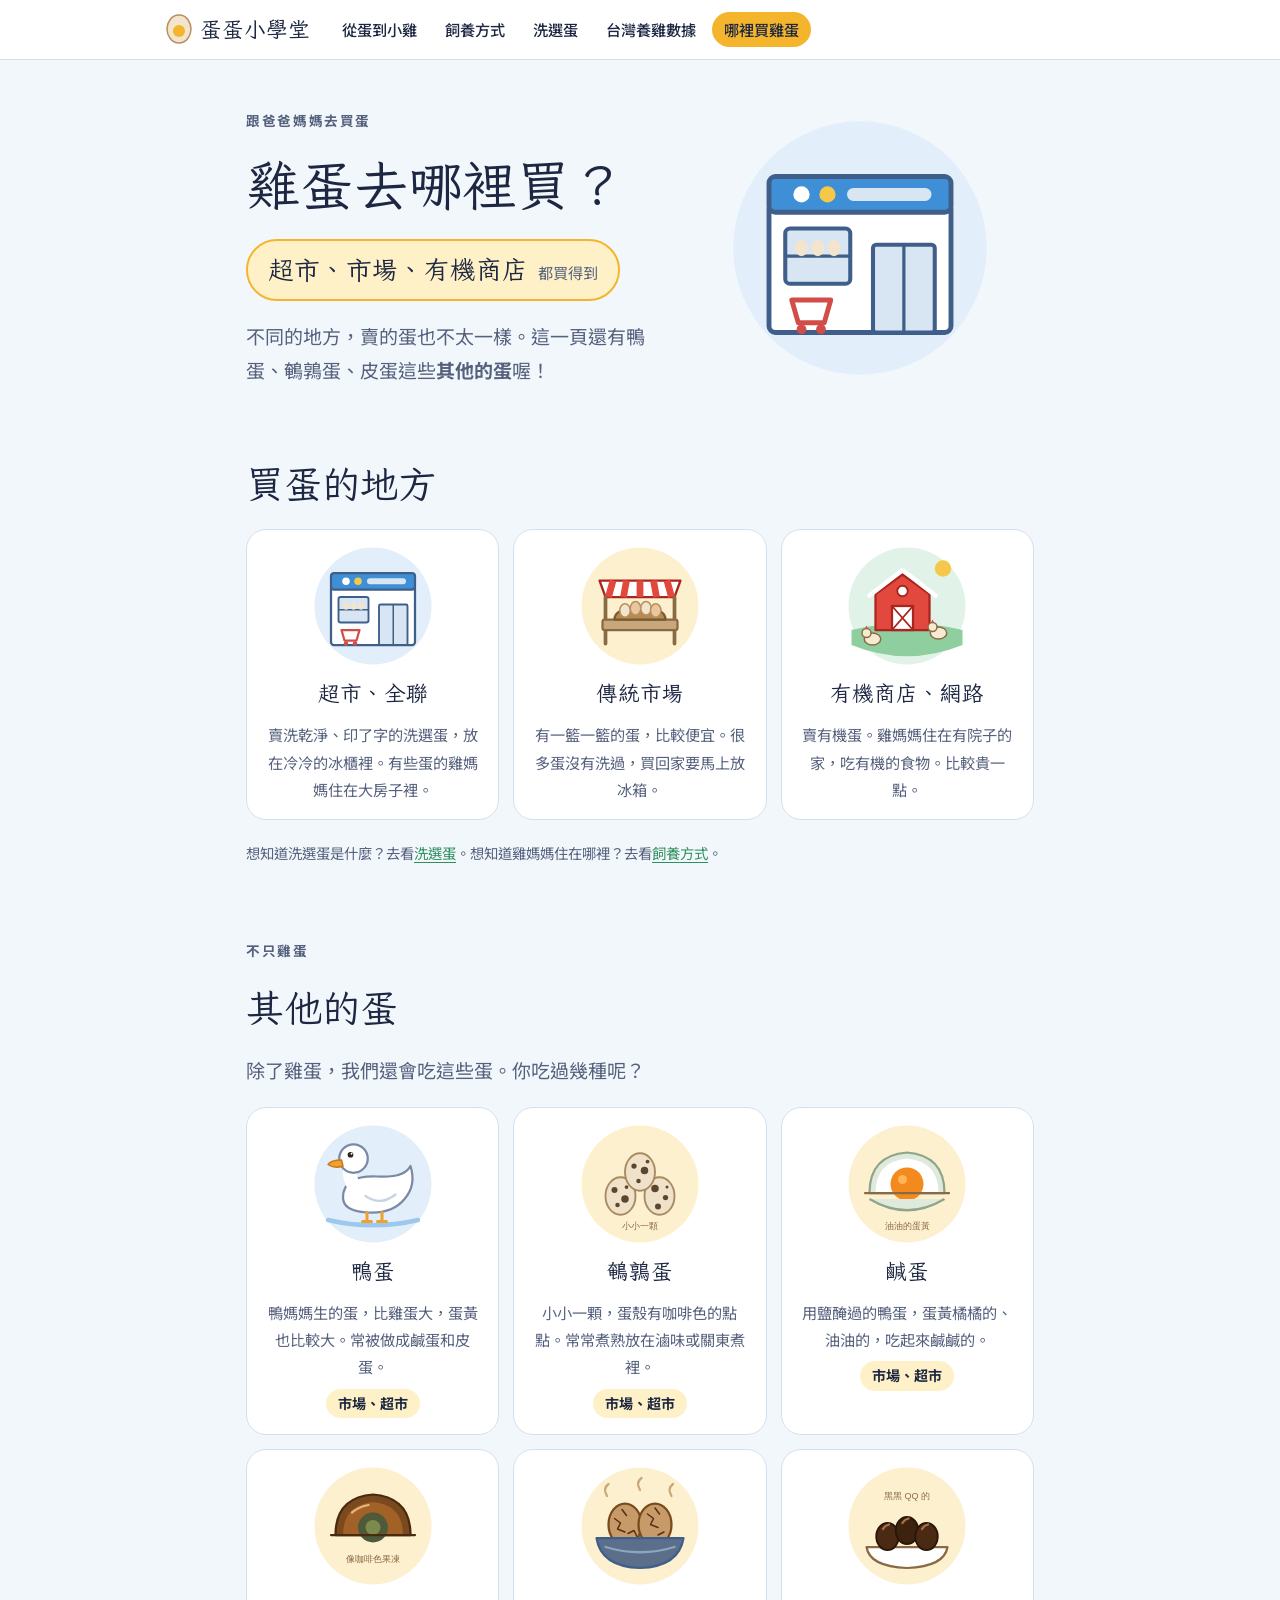
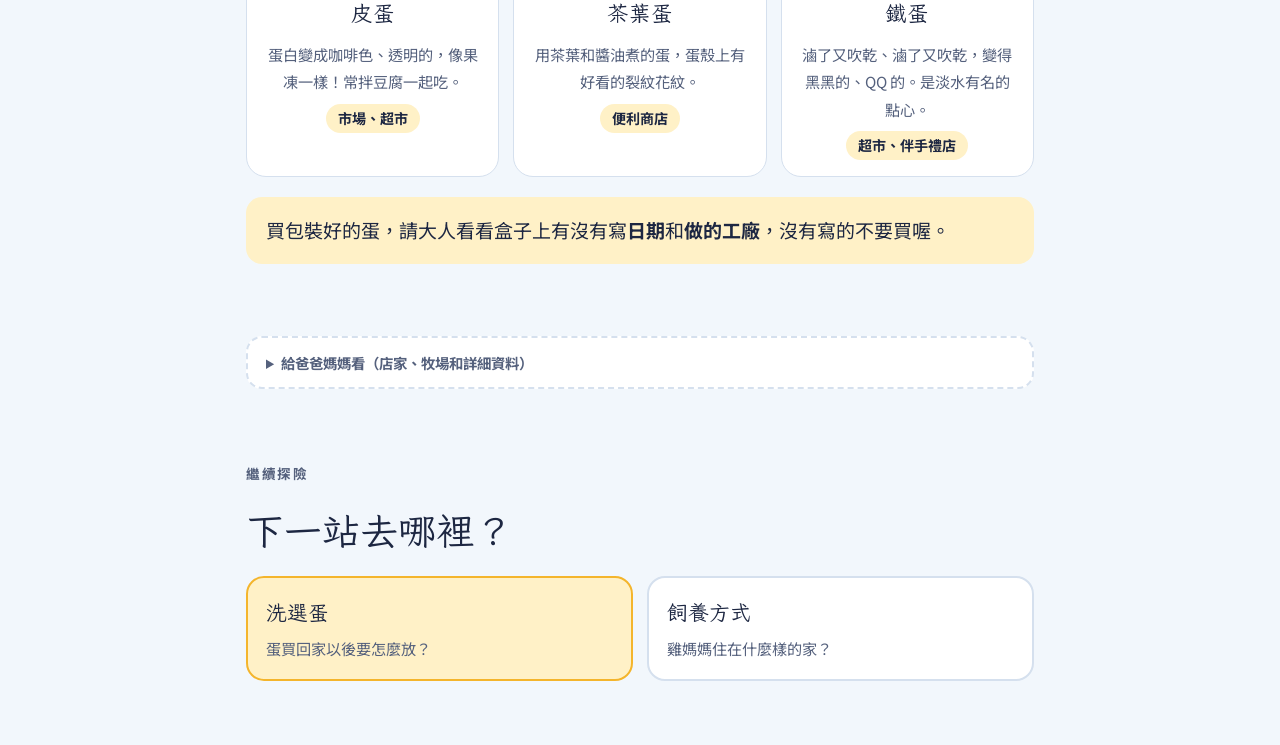
==== buy-eggs.html @ 3cce5949 "Cache-bust shared CSS and JS" ====
<!doctype html>
<html lang="zh-Hant-TW">
<head>
<meta charset="utf-8">
<meta name="viewport" content="width=device-width, initial-scale=1, viewport-fit=cover">
<title>哪裡買雞蛋｜蛋蛋小學堂</title>
<meta name="description" content="雞蛋去哪裡買？超市、市場、有機商店，還有鴨蛋、鵪鶉蛋、鹹蛋、皮蛋、茶葉蛋、鐵蛋。附全聯動福蛋、有機蛋牧場和台中市店家整理。">
<link rel="preconnect" href="https://fonts.googleapis.com">
<link rel="preconnect" href="https://fonts.gstatic.com" crossorigin>
<link rel="stylesheet" href="https://fonts.googleapis.com/css2?family=Iansui&family=Noto+Sans+TC:wght@400;500;700&display=swap">
<link rel="stylesheet" href="assets/style.css?v=2">
<style>
.farm h3 { font-size: 1.2rem; }
.farm dl { margin: 0; display: grid; grid-template-columns: 5em 1fr; gap: 4px 10px; }
.farm dt { color: var(--muted); }
.farm dd { margin: 0; min-width: 0; overflow-wrap: anywhere; }
td.phone { white-space: nowrap; font-variant-numeric: tabular-nums; }
.type-table td:first-child { white-space: nowrap; font-weight: 700; }
.type-table td:nth-child(3) { white-space: nowrap; }
.where-tag { display: inline-block; background: var(--yolk-soft); border-radius: 999px; padding: 2px 12px; font-size: 0.88rem; font-weight: 700; color: var(--ink); }
</style>
</head>
<body>
<header class="site-head">
  <nav class="nav" aria-label="網站導覽">
    <a class="brand" href="index.html"><svg viewBox="0 0 26 30" aria-hidden="true"><path d="M13 29C5 29 1 21 1 15S5 1 13 1s12 8 12 14-4 14-12 14Z" fill="var(--shell)" stroke="var(--shell-line)" stroke-width="1.5"/><circle cx="13" cy="17" r="6" fill="var(--yolk)"/></svg>蛋蛋小學堂</a>
    <ul>
      <li><a href="index.html">從蛋到小雞</a></li>
      <li><a href="farming.html">飼養方式</a></li>
      <li><a href="washed-eggs.html">洗選蛋</a></li>
      <li><a href="taiwan-data.html">台灣養雞數據</a></li>
      <li><a href="buy-eggs.html" aria-current="page">哪裡買雞蛋</a></li>
    </ul>
  </nav>
</header>

<main class="wrap">

  <header class="hero">
    <div class="hero-text">
      <p class="eyebrow">跟爸爸媽媽去買蛋</p>
      <h1>雞蛋去哪裡買？</h1>
      <p class="answer">超市、市場、有機商店<small>都買得到</small></p>
      <p class="lede">不同的地方，賣的蛋也不太一樣。這一頁還有鴨蛋、鵪鶉蛋、皮蛋這些<b>其他的蛋</b>喔！</p>
    </div>
    <img class="pic-lg" src="assets/img/store.svg" alt="超市">
  </header>

  <section aria-labelledby="places">
    <h2 id="places">買蛋的地方</h2>
    <div class="grid-3">
      <div class="pic-card">
        <img class="pic" src="assets/img/store.svg" alt="超市">
        <b>超市、全聯</b>
        <p>賣洗乾淨、印了字的洗選蛋，放在冷冷的冰櫃裡。有些蛋的雞媽媽住在大房子裡。</p>
      </div>
      <div class="pic-card">
        <img class="pic" src="assets/img/market.svg" alt="市場的雞蛋攤">
        <b>傳統市場</b>
        <p>有一籃一籃的蛋，比較便宜。很多蛋沒有洗過，買回家要馬上放冰箱。</p>
      </div>
      <div class="pic-card">
        <img class="pic" src="assets/img/farm.svg" alt="有院子的農場">
        <b>有機商店、網路</b>
        <p>賣有機蛋。雞媽媽住在有院子的家，吃有機的食物。比較貴一點。</p>
      </div>
    </div>
    <p class="note">想知道洗選蛋是什麼？去看<a href="washed-eggs.html">洗選蛋</a>。想知道雞媽媽住在哪裡？去看<a href="farming.html">飼養方式</a>。</p>
  </section>

  <section aria-labelledby="other" id="other">
    <p class="eyebrow">不只雞蛋</p>
    <h2 id="other-title">其他的蛋</h2>
    <p class="lede">除了雞蛋，我們還會吃這些蛋。你吃過幾種呢？</p>
    <div class="grid-3">
      <div class="pic-card">
        <img class="pic" src="assets/img/duck.svg" alt="鴨子">
        <b>鴨蛋</b>
        <p>鴨媽媽生的蛋，比雞蛋大，蛋黃也比較大。常被做成鹹蛋和皮蛋。</p>
        <span class="where-tag">市場、超市</span>
      </div>
      <div class="pic-card">
        <img class="pic" src="assets/img/quail-eggs.svg" alt="有斑點的鵪鶉蛋">
        <b>鵪鶉蛋</b>
        <p>小小一顆，蛋殼有咖啡色的點點。常常煮熟放在滷味或關東煮裡。</p>
        <span class="where-tag">市場、超市</span>
      </div>
      <div class="pic-card">
        <img class="pic" src="assets/img/salted-egg.svg" alt="切開的鹹蛋">
        <b>鹹蛋</b>
        <p>用鹽醃過的鴨蛋，蛋黃橘橘的、油油的，吃起來鹹鹹的。</p>
        <span class="where-tag">市場、超市</span>
      </div>
      <div class="pic-card">
        <img class="pic" src="assets/img/pidan.svg" alt="切開的皮蛋">
        <b>皮蛋</b>
        <p>蛋白變成咖啡色、透明的，像果凍一樣！常拌豆腐一起吃。</p>
        <span class="where-tag">市場、超市</span>
      </div>
      <div class="pic-card">
        <img class="pic" src="assets/img/tea-egg.svg" alt="碗裡的茶葉蛋">
        <b>茶葉蛋</b>
        <p>用茶葉和醬油煮的蛋，蛋殼上有好看的裂紋花紋。</p>
        <span class="where-tag">便利商店</span>
      </div>
      <div class="pic-card">
        <img class="pic" src="assets/img/iron-egg.svg" alt="碗裡黑黑的鐵蛋">
        <b>鐵蛋</b>
        <p>滷了又吹乾、滷了又吹乾，變得黑黑的、QQ 的。是淡水有名的點心。</p>
        <span class="where-tag">超市、伴手禮店</span>
      </div>
    </div>
    <p class="note-yolk">買包裝好的蛋，請大人看看盒子上有沒有寫<b>日期</b>和<b>做的工廠</b>，沒有寫的不要買喔。</p>
  </section>

  <details class="grownup" id="grownup">
    <summary>給爸爸媽媽看（店家、牧場和詳細資料）</summary>

    <h3>四種雞蛋去哪裡買</h3>
    <div class="table-wrap">
      <table class="type-table">
        <thead><tr><th>種類</th><th>哪裡買</th><th>價格</th><th>怎麼認</th></tr></thead>
        <tbody>
          <tr><td>一般洗選蛋</td><td>超市、量販店、生鮮超市</td><td>便宜到中等</td><td>蛋殼有噴印，字母多半是 C 或 E</td></tr>
          <tr><td>動物福利蛋</td><td>全聯「動物福利蛋」專區、有機店、百貨超市</td><td>中等到偏高</td><td>人道或友善畜產標章；字母 E、B、F</td></tr>
          <tr><td>有機蛋</td><td>有機連鎖店、百貨超市、牧場網購宅配</td><td>最貴</td><td>有機標章和驗證字號；字母 O</td></tr>
          <tr><td>散裝蛋</td><td>傳統市場、雜貨店</td><td>最便宜</td><td>沒有逐顆噴印，只有外箱標籤</td></tr>
        </tbody>
      </table>
    </div>

    <h3 id="welfare">動物福利蛋：全聯動福蛋專區</h3>
    <p>全聯從 2015 年起陸續推動小農直採等專區，並逐步導入動物福利蛋。合作牧場都要通過人道飼養或友善畜產等第三方認證。各門市實際上架的品牌可能不同。動物福利蛋<b>不等於有機蛋</b>。</p>
    <div class="table-wrap">
      <table>
        <thead><tr><th>牧場</th><th>地區</th><th>全聯網站上的介紹</th></tr></thead>
        <tbody>
          <tr><td>廣南牧場</td><td>台南</td><td>母雞在明亮乾淨的環境中生活</td></tr>
          <tr><td>日安畜牧場</td><td>台南</td><td>密閉式負壓水濂雞舍，墊料可讓雞沙浴、抓耙</td></tr>
          <tr><td>富祺畜牧場（大成散步雞紅蛋）</td><td>嘉義</td><td>人道標章與友善畜產雙標章；平飼，每平方公尺不超過 9 隻</td></tr>
          <tr><td>大武山蛋雞畜牧場第二分場</td><td>屏東</td><td>位在屏東大武山腳下，2007 年創立</td></tr>
          <tr><td>大林畜牧場</td><td>嘉義</td><td>以動物福利蛋為重點經營</td></tr>
          <tr><td>順利畜牧場（勤億蛋品）</td><td>嘉義</td><td>強調善待母雞</td></tr>
        </tbody>
      </table>
    </div>

    <h3 id="organic">有機蛋牧場</h3>
    <p>確認方式：蛋殼噴印第二行字母為 O，包裝上有有機農產品標章和驗證字號。</p>
    <div class="grid-2">
      <div class="card farm">
        <h3>亞植有機農場</h3>
        <p>2012 年通過中央畜產會有機驗證，自稱全台最大有機放牧雞蛋農場，產品「鮮有蛋」。</p>
        <dl>
          <dt>門市</dt><dd>桃園市楊梅區民有路二段 588 號</dd>
          <dt>官網</dt><dd><a href="https://www.emtaiwan.com.tw">emtaiwan.com.tw</a>，可網購宅配</dd>
          <dt>價格參考</dt><dd>40 顆 1,200 元（萬家福網購）；每盒 10 顆約 140 元（聖德科斯網購）</dd>
        </dl>
      </div>
      <div class="card farm">
        <h3>甜心畜牧場</h3>
        <p>飼養台灣本土土雞，有機放牧，不關籠也不剪喙。</p>
        <dl>
          <dt>地點</dt><dd>台南市歸仁區</dd>
          <dt>官網</dt><dd><a href="https://www.sweetiefarm.tw">sweetiefarm.tw</a></dd>
          <dt>宅配專線</dt><dd>06-3032355</dd>
          <dt>驗證字號</dt><dd>1-002-000004</dd>
          <dt>價格參考</dt><dd>40 顆 1,200 元；60 顆 1,800 元（冷藏宅配）</dd>
        </dl>
      </div>
    </div>

    <h3 id="taichung">台中市可以買到有機蛋的店家</h3>
    <p>名單來自亞植有機農場公布的銷售據點，地址和電話來自各家官網或 Google 地圖。各店不一定隨時有貨，出門前最好先打電話問。</p>
    <div class="table-wrap">
      <table>
        <thead><tr><th>店家</th><th>區</th><th>地址</th><th>電話</th></tr></thead>
        <tbody>
          <tr><td>聖德科斯 墩隆門市</td><td>西屯區</td><td>大墩路 958 號</td><td class="phone">(04)2327-4346</td></tr>
          <tr><td>聖德科斯 台中上安</td><td>西屯區</td><td>黎明路三段 81 號</td><td class="phone">(04)2369-3769</td></tr>
          <tr><td>聖德科斯 海德堡門市</td><td>南屯區</td><td>向心南路 969 號 1 樓</td><td class="phone">(04)2369-0206</td></tr>
          <tr><td>聖德科斯 台中三民</td><td>中區</td><td>三民路二段 1 號 1 樓</td><td class="phone">(04)2369-3606</td></tr>
          <tr><td>聖德科斯 台中崇德</td><td>北區</td><td>崇德路一段 647 號 1 樓</td><td class="phone">(04)2238-0306</td></tr>
          <tr><td>聖德科斯 台中新松竹</td><td>北屯區</td><td>松竹路二段 230 號 1 樓</td><td class="phone">官網未列</td></tr>
          <tr><td>聖德科斯 太平新興</td><td>太平區</td><td>新興路 1 號</td><td class="phone">(04)2369-0208</td></tr>
          <tr><td>聖德科斯 豐原門市</td><td>豐原區</td><td>圓環東路 693 號 1 樓</td><td class="phone">(04)2524-0911</td></tr>
          <tr><td>棉花田 台中豐樂門市</td><td>南屯區</td><td>向心南路 939 號</td><td class="phone">04-2389-7325</td></tr>
          <tr><td>棉花田 台中河南門市</td><td>南屯區</td><td>三義里一帶（請電話確認）</td><td class="phone">04-2258-5297</td></tr>
          <tr><td>棉花田 台中大墩門市</td><td>西屯區</td><td>何南里一帶，有移店公告（請電話確認）</td><td class="phone">04-2310-0779</td></tr>
          <tr><td>c!ty'super 台中店</td><td>西屯區</td><td>台灣大道三段 251 號 B2（台中大遠百）</td><td class="phone"></td></tr>
          <tr><td>苗霖行</td><td>南屯區</td><td>大墩五街 146 號 1 樓</td><td class="phone"></td></tr>
        </tbody>
      </table>
    </div>
    <p>聖德科斯營業時間大多是 09:00～20:00。海德堡門市和棉花田豐樂門市都在向心南路上，可以一次跑兩家。</p>

    <h3>其他縣市的有機蛋通路</h3>
    <div class="table-wrap">
      <table>
        <thead><tr><th>類型</th><th>店家</th><th>有門市的地區</th></tr></thead>
        <tbody>
          <tr><td>有機連鎖店</td><td>棉花田生機</td><td>台北、新北、基隆、宜蘭、桃園、新竹、台中</td></tr>
          <tr><td></td><td>聖德科斯</td><td>台北、新北、宜蘭、桃園、新竹、台中、嘉義、台南、高雄、屏東、花蓮</td></tr>
          <tr><td></td><td>統一生機</td><td>桃園、竹北</td></tr>
          <tr><td></td><td>有機緣地</td><td>台北</td></tr>
          <tr><td>百貨超市</td><td>c!ty'super</td><td>台北、板橋、新竹、竹北、台中</td></tr>
          <tr><td></td><td>Mia C'bon</td><td>台北、新北、桃園、新竹</td></tr>
          <tr><td></td><td>新光三越、SOGO 忠孝店</td><td>台北</td></tr>
          <tr><td>生鮮店、肉舖</td><td>安永鮮物</td><td>台北、新北、新竹</td></tr>
          <tr><td></td><td>法蘭克肉舖、心樸市集</td><td>台北、新北</td></tr>
        </tbody>
      </table>
    </div>
    <p>完整清單：<a href="https://www.emtaiwan.com.tw/blog/16754/">亞植有機農場全國銷售據點</a>（亞植說明「僅供參考」）。</p>

    <h3>在傳統市場買散裝蛋</h3>
    <ul class="plain">
      <li>散裝蛋不是不能吃，但蛋殼可能沾有雞糞、看不出是哪天的蛋，攤位也常在常溫下，夏天更明顯。</li>
      <li>挑蛋殼乾淨、沒有裂縫的；買回家馬上冷藏、盡快吃完；要煮之前再洗，摸過生蛋要洗手。</li>
      <li>做沙拉、三明治、蛋黃醬這類不再加熱的食物，最好用洗選蛋。</li>
    </ul>

    <h3>其他的蛋：數字</h3>
    <ul class="plain">
      <li>鴨蛋：2025 年產量約 4.0 億顆；蛋鴨約 193 萬隻，主要在屏東（約 44%）和彰化（約 39%）。</li>
      <li>鵪鶉蛋：2025 年產量約 4.6 億顆；蛋鵪鶉約 194 萬隻，將近一半在彰化。</li>
      <li>加工蛋請注意包裝上的品名、成分、製造日期、有效日期和廠商資料。</li>
    </ul>

    <p class="note">資料整理於 2026 年 11 月。來源：全聯動物福利蛋專區、亞植有機農場全國銷售據點、甜心畜牧場官網、聖德科斯官網門市據點、Google 地圖、中央社 2026 年 9 月 13 日報導、農業部〈114 年畜牧生產〉表 1 與表 3。本站和這些店家沒有合作關係，店家資訊可能變動，請以店家公告為準。</p>
  </details>

  <section aria-labelledby="more">
    <p class="eyebrow">繼續探險</p>
    <h2 id="more">下一站去哪裡？</h2>
    <div class="next">
      <a class="star" href="washed-eggs.html"><b>洗選蛋</b><span>蛋買回家以後要怎麼放？</span></a>
      <a href="farming.html"><b>飼養方式</b><span>雞媽媽住在什麼樣的家？</span></a>
    </div>
  </section>
</main>
<script>
// Old links like buy-eggs.html#organic / #taichung / #welfare point inside the grown-up box: open it.
(function () {
  function openIfInside() {
    var t = location.hash && document.getElementById(location.hash.slice(1));
    var box = document.getElementById("grownup");
    if (t && box && box.contains(t)) { box.open = true; t.scrollIntoView(); }
  }
  openIfInside();
  window.addEventListener("hashchange", openIfInside);
})();
</script>
</body>
</html>
---- assets/style.css ----
/* 蛋蛋小學堂: one friendly reading column per page, sky-tinted ground, yolk accent. */
:root {
  --bg: #f2f7fc;
  --surface: #ffffff;
  --ink: #1d2742;
  --muted: #55617d;
  --line: #d5e0ee;
  --sky-soft: #dcebf8;
  --yolk: #f4b52c;
  --yolk-deep: #9a6503;
  --yolk-soft: #fff1c7;
  --leaf: #2f8f5f;
  --leaf-soft: #e1f3e8;
  --berry: #c8423d;
  --berry-soft: #fde6e4;
  --shell: #f3e4cd;
  --shell-line: #b98f5e;
  --albumen: #fbfdff;
  --display: "Iansui", "Noto Sans TC", "PingFang TC", "Microsoft JhengHei", sans-serif;
  --body: "Noto Sans TC", "PingFang TC", "Microsoft JhengHei", sans-serif;
  color-scheme: light;
}
@media (prefers-color-scheme: dark) {
  :root:not([data-theme="light"]) {
    --bg: #0f1729; --surface: #18223a; --ink: #edf2fb; --muted: #a5b1ca; --line: #2a3756;
    --sky-soft: #1c2b47; --yolk: #f7c241; --yolk-deep: #f7c241; --yolk-soft: #3a3016;
    --leaf: #5fc28d; --leaf-soft: #173a2a; --berry: #f07f7a; --berry-soft: #3d1f22;
    --shell: #ead9bf; --shell-line: #b8946a; --albumen: #e9eff8;
    color-scheme: dark;
  }
}
:root[data-theme="dark"] {
  --bg: #0f1729; --surface: #18223a; --ink: #edf2fb; --muted: #a5b1ca; --line: #2a3756;
  --sky-soft: #1c2b47; --yolk: #f7c241; --yolk-deep: #f7c241; --yolk-soft: #3a3016;
  --leaf: #5fc28d; --leaf-soft: #173a2a; --berry: #f07f7a; --berry-soft: #3d1f22;
  --shell: #ead9bf; --shell-line: #b8946a; --albumen: #e9eff8;
  color-scheme: dark;
}

* { box-sizing: border-box; }
html { -webkit-text-size-adjust: 100%; }
body {
  margin: 0;
  background: var(--bg);
  color: var(--ink);
  font-family: var(--body);
  font-size: 19px;
  line-height: 1.8;
}
img, svg { max-width: 100%; }
a { color: var(--leaf); text-underline-offset: 3px; }
a:hover { text-decoration-thickness: 2px; }
[hidden] { display: none !important; }

/* Site header */
.site-head {
  position: sticky;
  top: 0;
  z-index: 20;
  background: var(--surface);
  border-bottom: 1px solid var(--line);
}
.nav {
  max-width: 980px;
  margin: 0 auto;
  padding-left: max(16px, env(safe-area-inset-left, 0px));
  padding-right: max(16px, env(safe-area-inset-right, 0px));
  padding-block: 10px;
  display: flex;
  align-items: center;
  gap: 8px 20px;
  flex-wrap: wrap;
}
.brand {
  font-family: var(--display);
  font-size: 1.35rem;
  color: var(--ink);
  text-decoration: none;
  display: inline-flex; align-items: center; gap: 8px;
}
.brand svg { width: 26px; height: 30px; }
.nav ul {
  list-style: none; margin: 0; padding: 0;
  display: flex; gap: 4px; flex-wrap: wrap;
}
.nav ul a {
  display: block;
  padding: 4px 12px;
  border-radius: 999px;
  color: var(--ink);
  text-decoration: none;
  font-weight: 500;
  font-size: 0.95rem;
}
.nav ul a:hover { background: var(--yolk-soft); }
.nav ul a[aria-current="page"] { background: var(--yolk); color: #1d2742; }
.nav ul a:focus-visible, .btn:focus-visible, input:focus-visible, .brand:focus-visible { outline: 3px solid var(--yolk); outline-offset: 2px; }

/* Layout */
.wrap {
  max-width: 820px;
  margin: 0 auto;
  padding-left: max(16px, env(safe-area-inset-left, 0px));
  padding-right: max(16px, env(safe-area-inset-right, 0px));
  padding-block: 0 64px;
  display: flex;
  flex-direction: column;
  gap: 72px;
}
h1, h2, h3 { font-family: var(--display); font-weight: 400; text-wrap: balance; margin: 0; line-height: 1.3; }
h1 { font-size: clamp(2.2rem, 6.5vw, 3.4rem); }
h2 { font-size: clamp(1.8rem, 4.5vw, 2.4rem); }
h3 { font-size: 1.35rem; }
p { margin: 0; }
.eyebrow { font-size: 0.85rem; letter-spacing: 0.12em; color: var(--muted); font-weight: 700; }
.lede { color: var(--muted); max-width: 36em; }
section { display: flex; flex-direction: column; gap: 20px; }
ul.plain, ol.plain { margin: 0; padding-left: 1.3em; display: flex; flex-direction: column; gap: 6px; }

/* Hero */
.hero {
  display: grid;
  grid-template-columns: 1.2fr 1fr;
  gap: 24px;
  align-items: center;
  padding-top: 48px;
}
.hero-text { display: flex; flex-direction: column; gap: 18px; min-width: 0; }
.hero svg { width: 100%; max-width: 320px; justify-self: center; }
.answer {
  align-self: flex-start;
  display: inline-flex; align-items: baseline; gap: 10px; flex-wrap: wrap;
  background: var(--yolk-soft);
  border: 2px solid var(--yolk);
  border-radius: 999px;
  padding: 6px 20px;
  font-family: var(--display);
  font-size: 1.6rem;
}
.answer small { font-family: var(--body); font-size: 0.95rem; color: var(--muted); }

/* Generic blocks */
.card {
  background: var(--surface);
  border: 1px solid var(--line);
  border-radius: 20px;
  padding: 22px;
  display: flex; flex-direction: column; gap: 10px;
  min-width: 0;
}
.grid-2 { display: grid; grid-template-columns: 1fr 1fr; gap: 16px; }
.grid-3 { display: grid; grid-template-columns: repeat(3, 1fr); gap: 14px; }
.note-sky { background: var(--sky-soft); border-radius: 16px; padding: 16px 20px; }
.note-berry { background: var(--berry-soft); border-radius: 16px; padding: 16px 20px; }
.note-yolk { background: var(--yolk-soft); border-radius: 16px; padding: 16px 20px; }
.note-leaf { background: var(--leaf-soft); border-radius: 16px; padding: 16px 20px; }
.note { font-size: 0.9rem; color: var(--muted); }
.kid {
  font-family: var(--display);
  font-size: 1.3rem;
  background: var(--yolk-soft);
  border-left: 6px solid var(--yolk);
  border-radius: 0 16px 16px 0;
  padding: 14px 20px;
}

/* Tables */
.table-wrap { overflow-x: auto; background: var(--surface); border: 1px solid var(--line); border-radius: 16px; }
table { border-collapse: collapse; width: 100%; font-size: 0.95rem; }
th, td { padding: 10px 14px; text-align: left; border-bottom: 1px solid var(--line); vertical-align: top; }
th { font-weight: 700; background: var(--sky-soft); white-space: nowrap; }
tr:last-child td { border-bottom: 0; }
td.num, th.num { text-align: right; font-variant-numeric: tabular-nums; white-space: nowrap; }
.code {
  display: inline-grid; place-items: center;
  width: 30px; height: 30px; border-radius: 50%;
  background: var(--ink); color: var(--bg);
  font-weight: 700; font-family: var(--body);
}

/* Buttons */
.btn {
  font: inherit; font-weight: 700;
  border: 2px solid var(--ink);
  background: var(--surface); color: var(--ink);
  border-radius: 999px;
  padding: 6px 16px;
  cursor: pointer;
}
.btn:hover { background: var(--yolk-soft); }
.btn.primary { background: var(--yolk); border-color: var(--yolk); color: #1d2742; }
.btn[aria-pressed="true"] { background: var(--ink); color: var(--bg); }
.btn:disabled { cursor: default; opacity: 0.6; }

/* Next page links */
.next {
  display: grid; grid-template-columns: repeat(auto-fit, minmax(220px, 1fr)); gap: 14px;
}
.next a {
  display: flex; flex-direction: column; gap: 4px;
  background: var(--surface);
  border: 2px solid var(--line);
  border-radius: 18px;
  padding: 16px 18px;
  color: var(--ink);
  text-decoration: none;
}
.next a:hover { border-color: var(--yolk); }
.next a b { font-family: var(--display); font-weight: 400; font-size: 1.3rem; }
.next a span { color: var(--muted); font-size: 0.95rem; }
.next a.star { border-color: var(--yolk); background: var(--yolk-soft); }

/* Quiz */
.quiz { display: flex; flex-direction: column; gap: 12px; }
.q {
  background: var(--surface);
  border: 1px solid var(--line);
  border-radius: 18px;
  padding: 16px 20px;
  display: flex; flex-direction: column; gap: 10px;
}
.q-row { display: flex; gap: 10px; flex-wrap: wrap; }
.q .result { font-weight: 500; }
.q .result.ok { color: var(--leaf); }
.q .result.no { color: var(--berry); }
.score { font-family: var(--display); font-size: 1.3rem; }

/* Bars (single-series horizontal bar charts) */
.bars { display: flex; flex-direction: column; gap: 10px; }
.bar-row { display: grid; grid-template-columns: 6.5em 1fr; gap: 12px; align-items: center; }
.bar-row .label { font-weight: 500; }
.bar-track { position: relative; height: 30px; display: flex; align-items: center; gap: 8px; }
.bar {
  height: 22px;
  background: var(--yolk);
  border-radius: 0 4px 4px 0;
  min-width: 2px;
}
.bar.dim { background: var(--line); }
.bar-row .val { font-variant-numeric: tabular-nums; white-space: nowrap; font-size: 0.95rem; }
.bar-row:hover .bar { filter: brightness(0.92); }

/* Pictures */
.pic { width: 120px; height: 120px; flex: none; }
.pic-sm { width: 88px; height: 88px; flex: none; }
.pic-lg { width: 100%; max-width: 260px; height: auto; justify-self: center; }
.with-pic { flex-direction: row; align-items: center; gap: 18px; }
.with-pic > div { display: flex; flex-direction: column; gap: 8px; min-width: 0; }
.pic-row { display: flex; gap: 12px; flex-wrap: wrap; justify-content: center; }
.pic-card {
  background: var(--surface); border: 1px solid var(--line); border-radius: 20px;
  padding: 16px; display: flex; flex-direction: column; align-items: center; gap: 8px; text-align: center; min-width: 0;
}
.pic-card b { font-family: var(--display); font-weight: 400; font-size: 1.35rem; }
.pic-card p { color: var(--muted); font-size: 0.95rem; }

/* For grown-ups: collapsible details */
details.grownup {
  background: var(--surface);
  border: 2px dashed var(--line);
  border-radius: 16px;
  padding: 12px 18px;
  font-size: 0.9rem;
}
details.grownup summary {
  cursor: pointer;
  font-weight: 700;
  color: var(--muted);
  list-style-position: inside;
}
details.grownup[open] { display: flex; flex-direction: column; gap: 12px; }
details.grownup[open] summary { margin-bottom: 4px; }
details.grownup h3 { font-size: 1.1rem; }
details.grownup table { font-size: 0.88rem; }

footer.site-foot {
  border-top: 1px solid var(--line);
  color: var(--muted);
  font-size: 0.9rem;
  padding-top: 20px;
  display: flex; flex-direction: column; gap: 6px;
}

@media (max-width: 640px) {
  .wrap { gap: 56px; }
  .hero { grid-template-columns: 1fr; padding-top: 28px; }
  .hero svg { max-width: 220px; order: -1; }
  .grid-2 { grid-template-columns: 1fr; }
  .grid-3 { grid-template-columns: 1fr 1fr; }
  .nav ul a { padding: 4px 10px; font-size: 0.9rem; }
  .with-pic { flex-direction: column; text-align: center; }
  .pic { width: 104px; height: 104px; }
}
@media (max-width: 420px) {
  .grid-3 { grid-template-columns: 1fr; }
}
@media (prefers-reduced-motion: reduce) {
  * { animation: none !important; transition: none !important; }
}
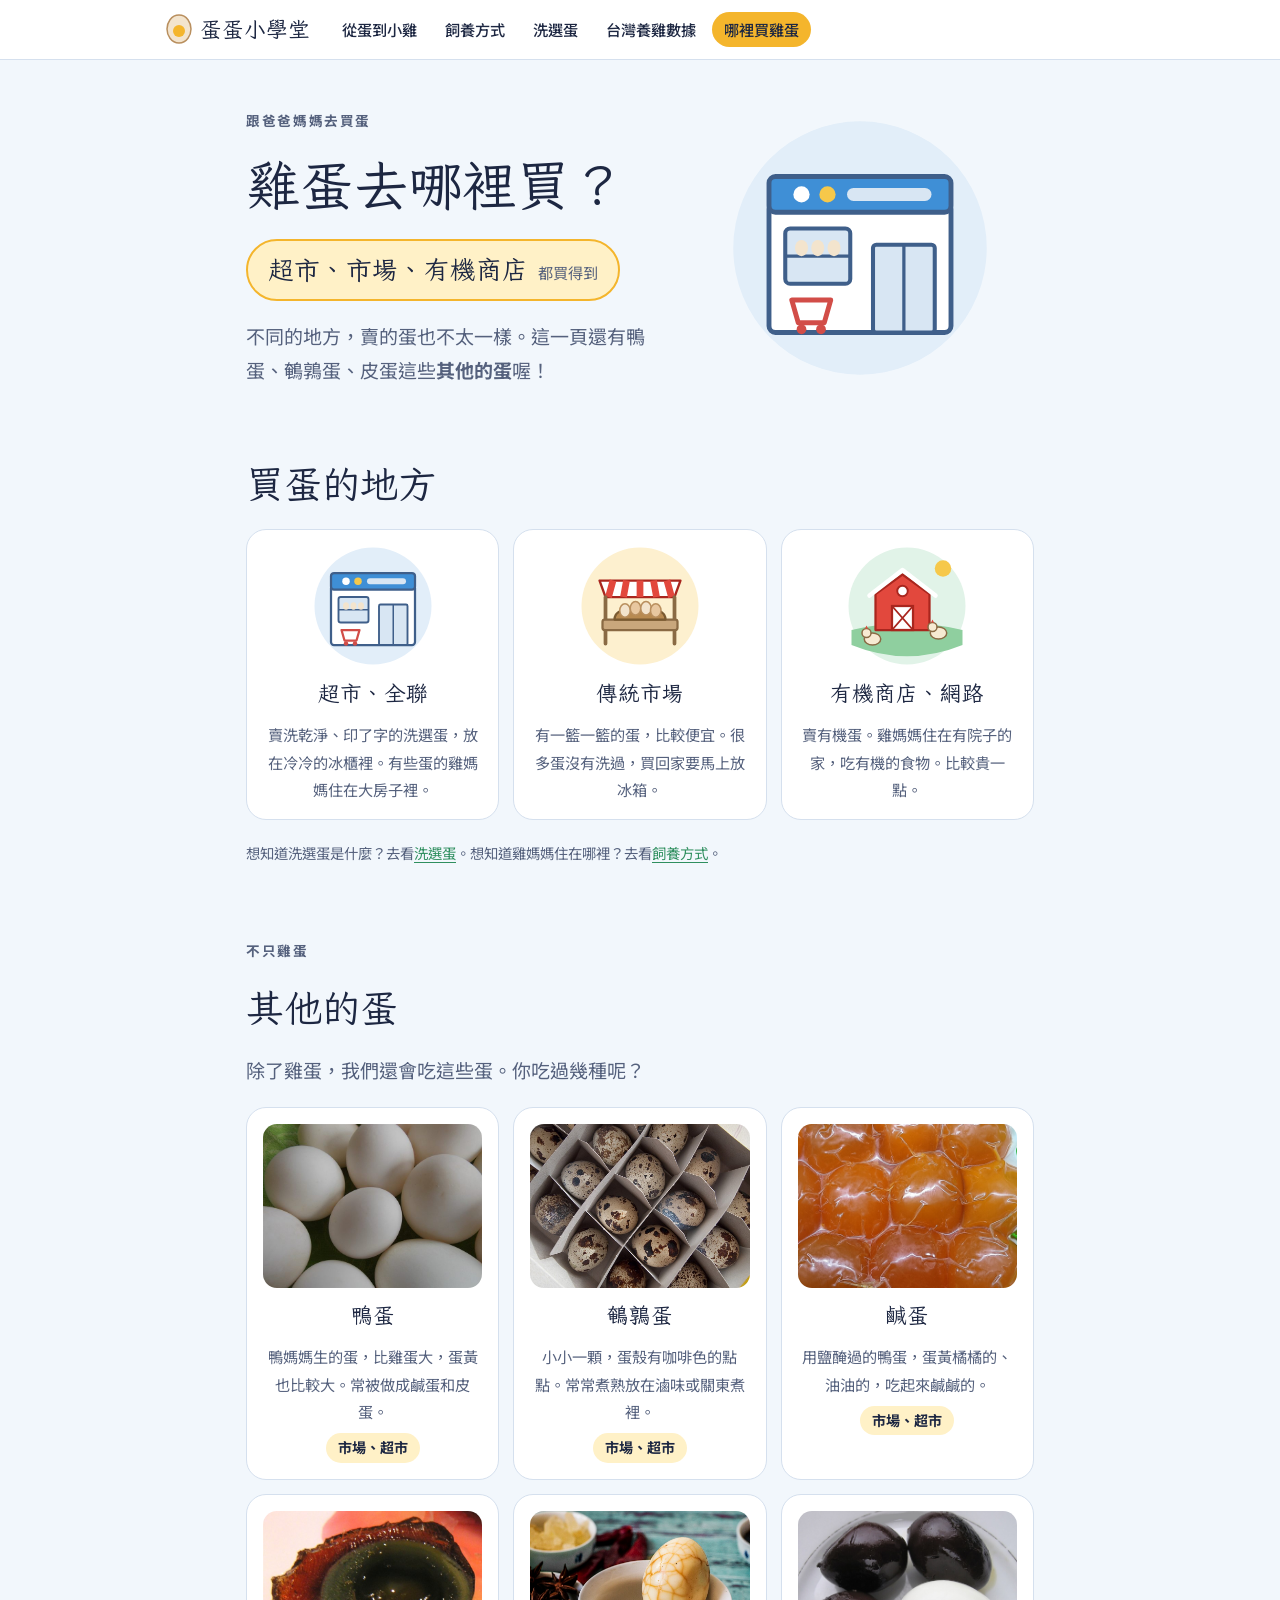
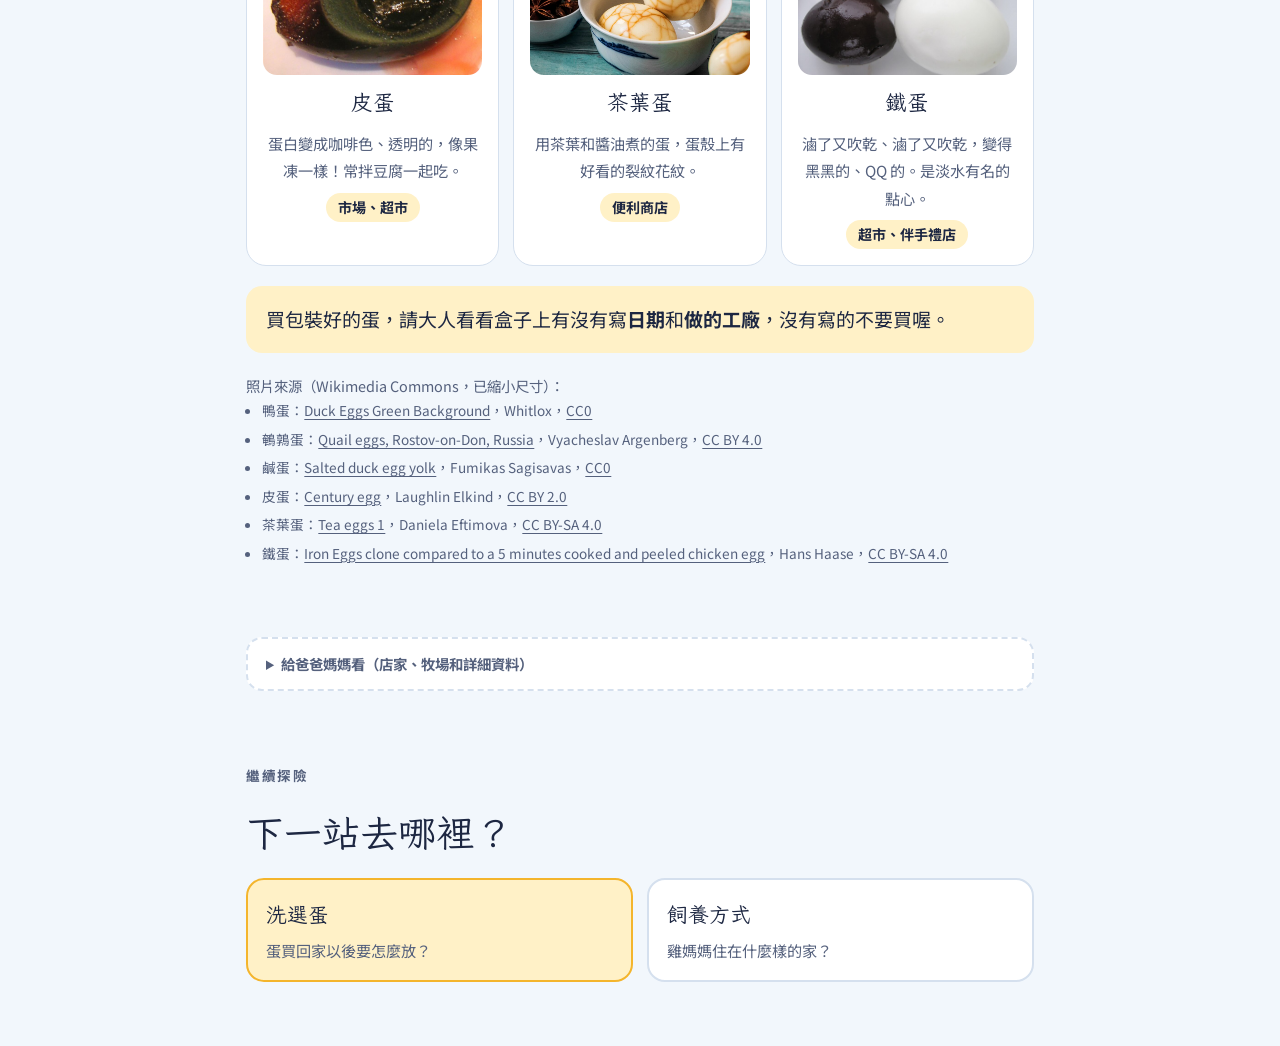
==== commit b41e656a: "Use real photos (Wikimedia Commons) for other eggs, with credits" ====
--- a/buy-eggs.html
+++ b/buy-eggs.html
@@ -17,6 +17,9 @@
 td.phone { white-space: nowrap; font-variant-numeric: tabular-nums; }
 .type-table td:first-child { white-space: nowrap; font-weight: 700; }
 .type-table td:nth-child(3) { white-space: nowrap; }
+.photo { width: 100%; aspect-ratio: 4 / 3; max-width: 100%; height: auto; object-fit: cover; border-radius: 14px; display: block; background: var(--sky-soft); }
+.credits { margin: 0; padding-left: 1.2em; font-size: 0.85rem; color: var(--muted); display: flex; flex-direction: column; gap: 4px; }
+.credits a { color: var(--muted); }
 .where-tag { display: inline-block; background: var(--yolk-soft); border-radius: 999px; padding: 2px 12px; font-size: 0.88rem; font-weight: 700; color: var(--ink); }
 </style>
 </head>
@@ -74,43 +77,54 @@
     <p class="lede">除了雞蛋，我們還會吃這些蛋。你吃過幾種呢？</p>
     <div class="grid-3">
       <div class="pic-card">
-        <img class="pic" src="assets/img/duck.svg" alt="鴨子">
+        <img class="photo" src="assets/photos/duck-eggs.jpg" alt="一堆淡綠色的鴨蛋" width="640" height="480" loading="lazy">
         <b>鴨蛋</b>
         <p>鴨媽媽生的蛋，比雞蛋大，蛋黃也比較大。常被做成鹹蛋和皮蛋。</p>
         <span class="where-tag">市場、超市</span>
       </div>
       <div class="pic-card">
-        <img class="pic" src="assets/img/quail-eggs.svg" alt="有斑點的鵪鶉蛋">
+        <img class="photo" src="assets/photos/quail-eggs.jpg" alt="盒子裡有咖啡色斑點的鵪鶉蛋" width="640" height="480" loading="lazy">
         <b>鵪鶉蛋</b>
         <p>小小一顆，蛋殼有咖啡色的點點。常常煮熟放在滷味或關東煮裡。</p>
         <span class="where-tag">市場、超市</span>
       </div>
       <div class="pic-card">
-        <img class="pic" src="assets/img/salted-egg.svg" alt="切開的鹹蛋">
+        <img class="photo" src="assets/photos/salted-egg.jpg" alt="一顆顆橘色、油亮的鹹蛋黃" width="640" height="480" loading="lazy">
         <b>鹹蛋</b>
         <p>用鹽醃過的鴨蛋，蛋黃橘橘的、油油的，吃起來鹹鹹的。</p>
         <span class="where-tag">市場、超市</span>
       </div>
       <div class="pic-card">
-        <img class="pic" src="assets/img/pidan.svg" alt="切開的皮蛋">
+        <img class="photo" src="assets/photos/pidan.jpg" alt="切開的皮蛋，蛋白是透明的咖啡色" width="640" height="480" loading="lazy">
         <b>皮蛋</b>
         <p>蛋白變成咖啡色、透明的，像果凍一樣！常拌豆腐一起吃。</p>
         <span class="where-tag">市場、超市</span>
       </div>
       <div class="pic-card">
-        <img class="pic" src="assets/img/tea-egg.svg" alt="碗裡的茶葉蛋">
+        <img class="photo" src="assets/photos/tea-egg.jpg" alt="碗裡有裂紋花紋的茶葉蛋" width="640" height="480" loading="lazy">
         <b>茶葉蛋</b>
         <p>用茶葉和醬油煮的蛋，蛋殼上有好看的裂紋花紋。</p>
         <span class="where-tag">便利商店</span>
       </div>
       <div class="pic-card">
-        <img class="pic" src="assets/img/iron-egg.svg" alt="碗裡黑黑的鐵蛋">
+        <img class="photo" src="assets/photos/iron-egg.jpg" alt="黑黑的鐵蛋，旁邊是一顆白色的水煮蛋" width="640" height="480" loading="lazy">
         <b>鐵蛋</b>
         <p>滷了又吹乾、滷了又吹乾，變得黑黑的、QQ 的。是淡水有名的點心。</p>
         <span class="where-tag">超市、伴手禮店</span>
       </div>
     </div>
     <p class="note-yolk">買包裝好的蛋，請大人看看盒子上有沒有寫<b>日期</b>和<b>做的工廠</b>，沒有寫的不要買喔。</p>
+    <div>
+      <p class="note">照片來源（Wikimedia Commons，已縮小尺寸）：</p>
+      <ul class="credits">
+        <li>鴨蛋：<a href="https://commons.wikimedia.org/wiki/File:Duck_Eggs_Green_Background.png">Duck Eggs Green Background</a>，Whitlox，<a href="https://creativecommons.org/publicdomain/zero/1.0/">CC0</a></li>
+        <li>鵪鶉蛋：<a href="https://commons.wikimedia.org/wiki/File:Quail_eggs,_Rostov-on-Don,_Russia.jpg">Quail eggs, Rostov-on-Don, Russia</a>，Vyacheslav Argenberg，<a href="https://creativecommons.org/licenses/by/4.0/">CC BY 4.0</a></li>
+        <li>鹹蛋：<a href="https://commons.wikimedia.org/wiki/File:Salted_duck_egg_yolk.jpg">Salted duck egg yolk</a>，Fumikas Sagisavas，<a href="https://creativecommons.org/publicdomain/zero/1.0/">CC0</a></li>
+        <li>皮蛋：<a href="https://commons.wikimedia.org/wiki/File:Century_egg.jpg">Century egg</a>，Laughlin Elkind，<a href="https://creativecommons.org/licenses/by/2.0/">CC BY 2.0</a></li>
+        <li>茶葉蛋：<a href="https://commons.wikimedia.org/wiki/File:Tea_eggs_1.jpg">Tea eggs 1</a>，Daniela Eftimova，<a href="https://creativecommons.org/licenses/by-sa/4.0/">CC BY-SA 4.0</a></li>
+        <li>鐵蛋：<a href="https://commons.wikimedia.org/wiki/File:Iron_Eggs_clone_compared_to_a_5_minutes_coocked_and_peeled_chicken_egg_IMG_0263.jpg">Iron Eggs clone compared to a 5 minutes cooked and peeled chicken egg</a>，Hans Haase，<a href="https://creativecommons.org/licenses/by-sa/4.0/">CC BY-SA 4.0</a></li>
+      </ul>
+    </div>
   </section>
 
   <details class="grownup" id="grownup">
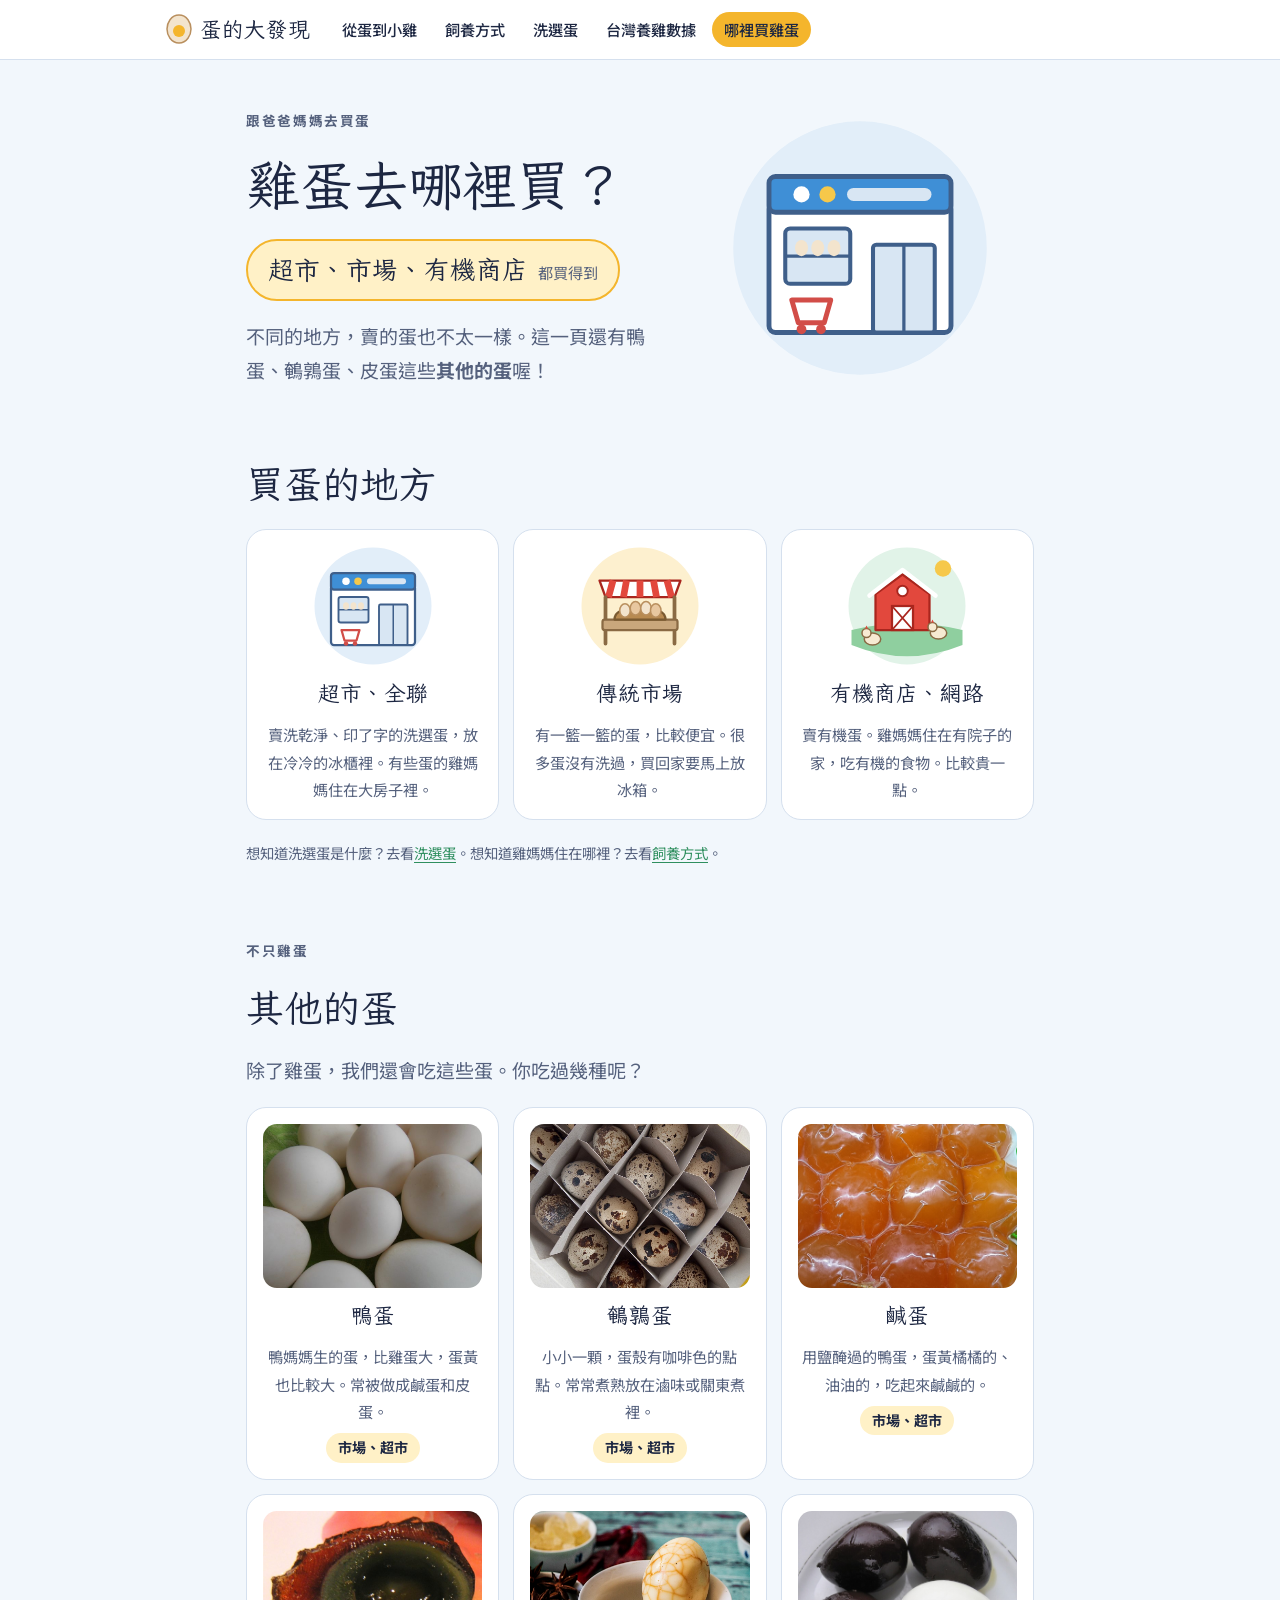
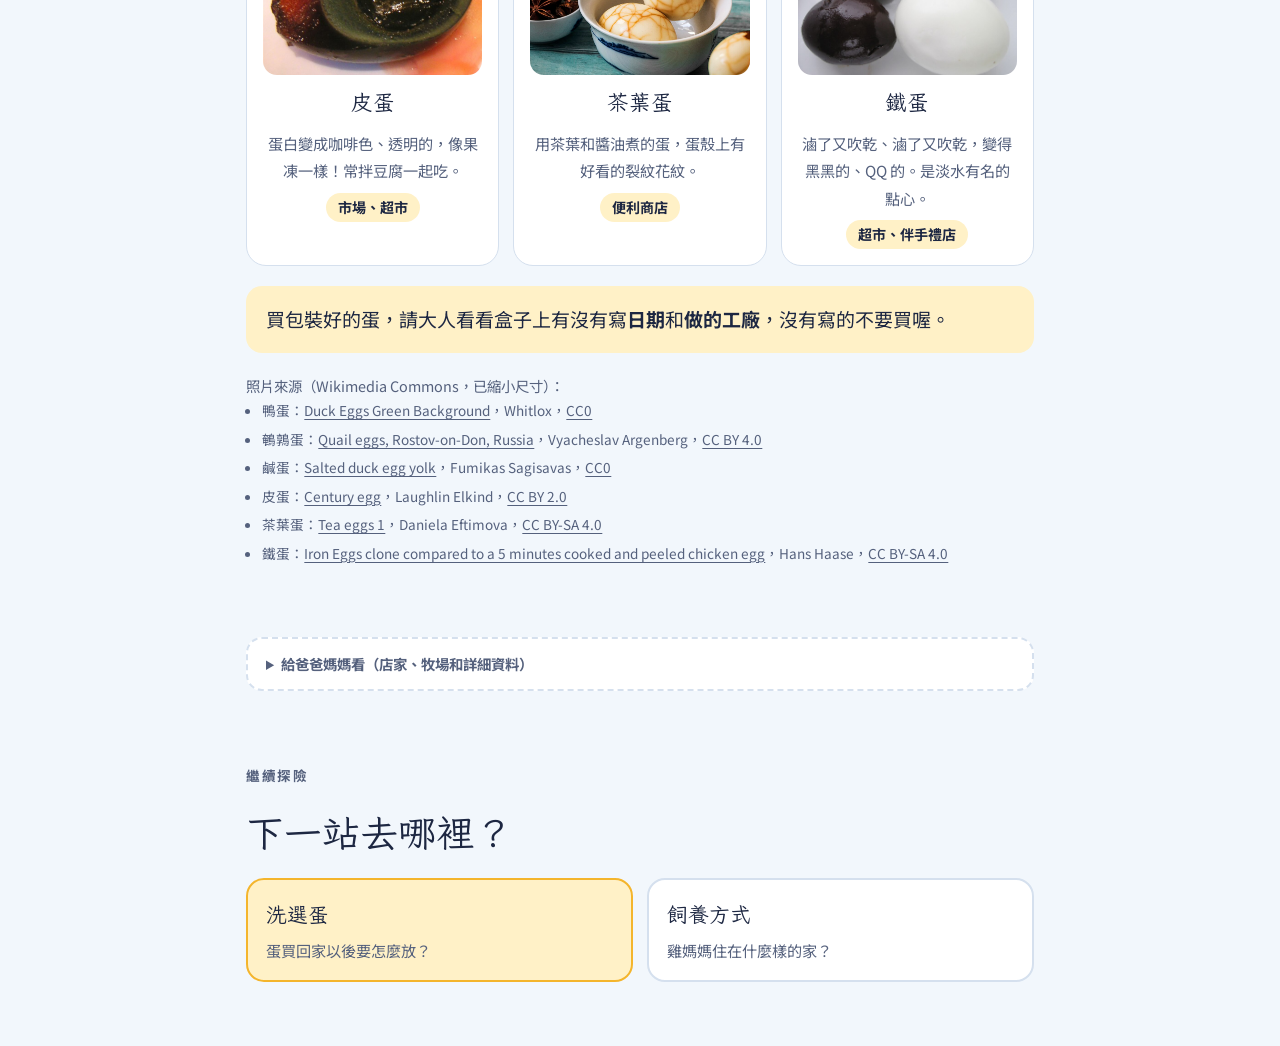
==== commit dfdcf425: "Rename site to 蛋的大發現" ====
--- a/buy-eggs.html
+++ b/buy-eggs.html
@@ -3,7 +3,7 @@
 <head>
 <meta charset="utf-8">
 <meta name="viewport" content="width=device-width, initial-scale=1, viewport-fit=cover">
-<title>哪裡買雞蛋｜蛋蛋小學堂</title>
+<title>哪裡買雞蛋｜蛋的大發現</title>
 <meta name="description" content="雞蛋去哪裡買？超市、市場、有機商店，還有鴨蛋、鵪鶉蛋、鹹蛋、皮蛋、茶葉蛋、鐵蛋。附全聯動福蛋、有機蛋牧場和台中市店家整理。">
 <link rel="preconnect" href="https://fonts.googleapis.com">
 <link rel="preconnect" href="https://fonts.gstatic.com" crossorigin>
@@ -26,7 +26,7 @@
 <body>
 <header class="site-head">
   <nav class="nav" aria-label="網站導覽">
-    <a class="brand" href="index.html"><svg viewBox="0 0 26 30" aria-hidden="true"><path d="M13 29C5 29 1 21 1 15S5 1 13 1s12 8 12 14-4 14-12 14Z" fill="var(--shell)" stroke="var(--shell-line)" stroke-width="1.5"/><circle cx="13" cy="17" r="6" fill="var(--yolk)"/></svg>蛋蛋小學堂</a>
+    <a class="brand" href="index.html"><svg viewBox="0 0 26 30" aria-hidden="true"><path d="M13 29C5 29 1 21 1 15S5 1 13 1s12 8 12 14-4 14-12 14Z" fill="var(--shell)" stroke="var(--shell-line)" stroke-width="1.5"/><circle cx="13" cy="17" r="6" fill="var(--yolk)"/></svg>蛋的大發現</a>
     <ul>
       <li><a href="index.html">從蛋到小雞</a></li>
       <li><a href="farming.html">飼養方式</a></li>
--- a/assets/style.css
+++ b/assets/style.css
@@ -1,4 +1,4 @@
-/* 蛋蛋小學堂: one friendly reading column per page, sky-tinted ground, yolk accent. */
+/* 蛋的大發現: one friendly reading column per page, sky-tinted ground, yolk accent. */
 :root {
   --bg: #f2f7fc;
   --surface: #ffffff;
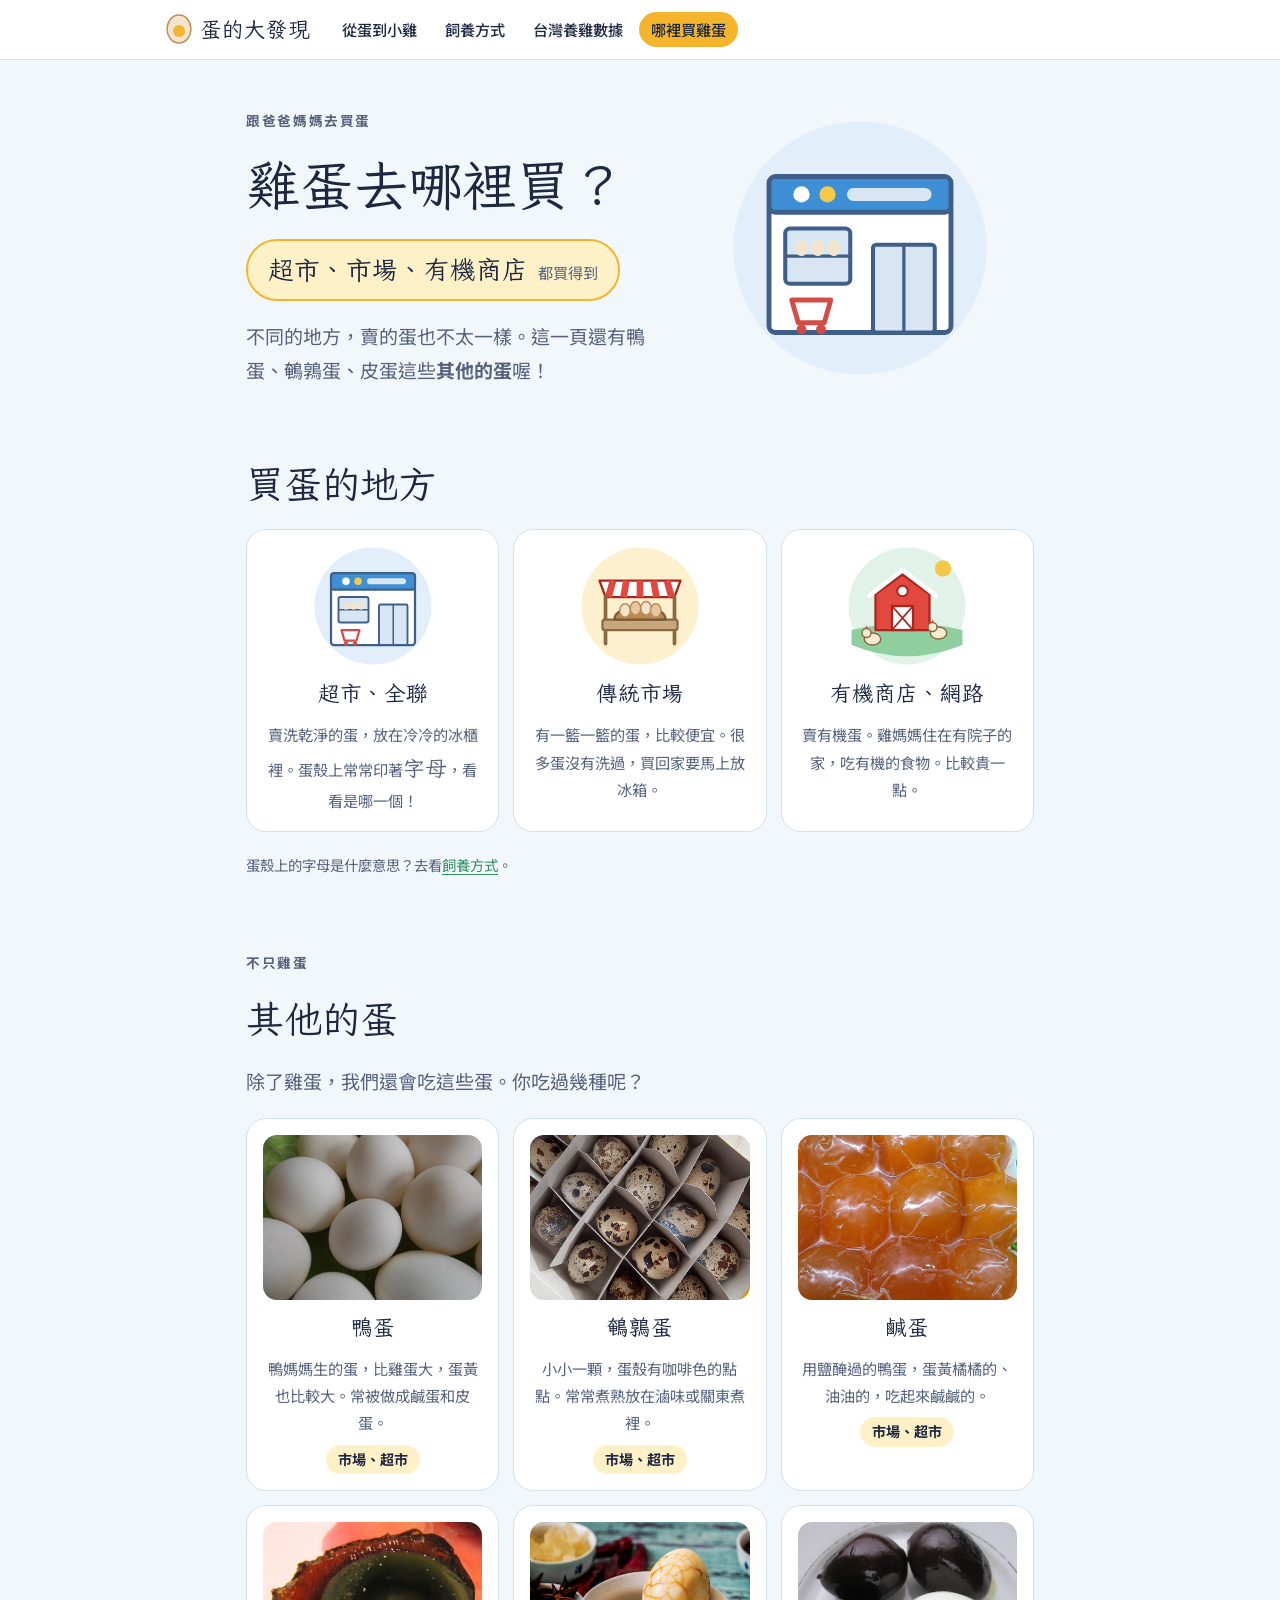
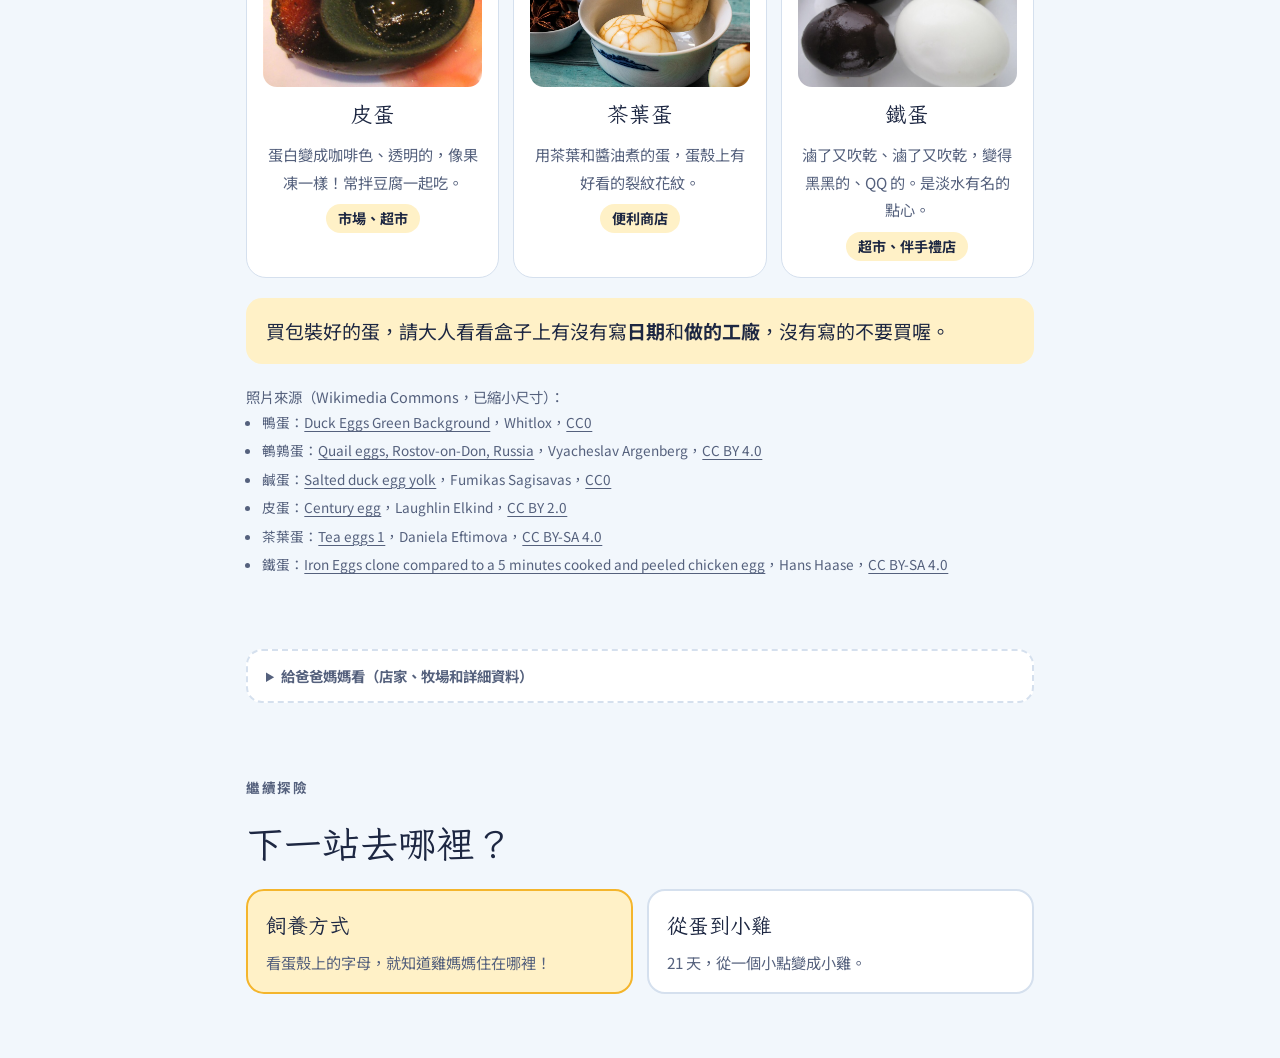
==== commit 5c8ddfa4: "Remove 洗選蛋 page; make eggshell letters the focus of 飼養方式 - washed-eggs.html now redirects to farming" ====
--- a/buy-eggs.html
+++ b/buy-eggs.html
@@ -30,7 +30,6 @@
     <ul>
       <li><a href="index.html">從蛋到小雞</a></li>
       <li><a href="farming.html">飼養方式</a></li>
-      <li><a href="washed-eggs.html">洗選蛋</a></li>
       <li><a href="taiwan-data.html">台灣養雞數據</a></li>
       <li><a href="buy-eggs.html" aria-current="page">哪裡買雞蛋</a></li>
     </ul>
@@ -55,7 +54,7 @@
       <div class="pic-card">
         <img class="pic" src="assets/img/store.svg" alt="超市">
         <b>超市、全聯</b>
-        <p>賣洗乾淨、印了字的洗選蛋，放在冷冷的冰櫃裡。有些蛋的雞媽媽住在大房子裡。</p>
+        <p>賣洗乾淨的蛋，放在冷冷的冰櫃裡。蛋殼上常常印著<b>字母</b>，看看是哪一個！</p>
       </div>
       <div class="pic-card">
         <img class="pic" src="assets/img/market.svg" alt="市場的雞蛋攤">
@@ -68,7 +67,7 @@
         <p>賣有機蛋。雞媽媽住在有院子的家，吃有機的食物。比較貴一點。</p>
       </div>
     </div>
-    <p class="note">想知道洗選蛋是什麼？去看<a href="washed-eggs.html">洗選蛋</a>。想知道雞媽媽住在哪裡？去看<a href="farming.html">飼養方式</a>。</p>
+    <p class="note">蛋殼上的字母是什麼意思？去看<a href="farming.html#letters">飼養方式</a>。</p>
   </section>
 
   <section aria-labelledby="other" id="other">
@@ -248,8 +247,8 @@
     <p class="eyebrow">繼續探險</p>
     <h2 id="more">下一站去哪裡？</h2>
     <div class="next">
-      <a class="star" href="washed-eggs.html"><b>洗選蛋</b><span>蛋買回家以後要怎麼放？</span></a>
-      <a href="farming.html"><b>飼養方式</b><span>雞媽媽住在什麼樣的家？</span></a>
+      <a class="star" href="farming.html"><b>飼養方式</b><span>看蛋殼上的字母，就知道雞媽媽住在哪裡！</span></a>
+      <a href="index.html"><b>從蛋到小雞</b><span>21 天，從一個小點變成小雞。</span></a>
     </div>
   </section>
 </main>
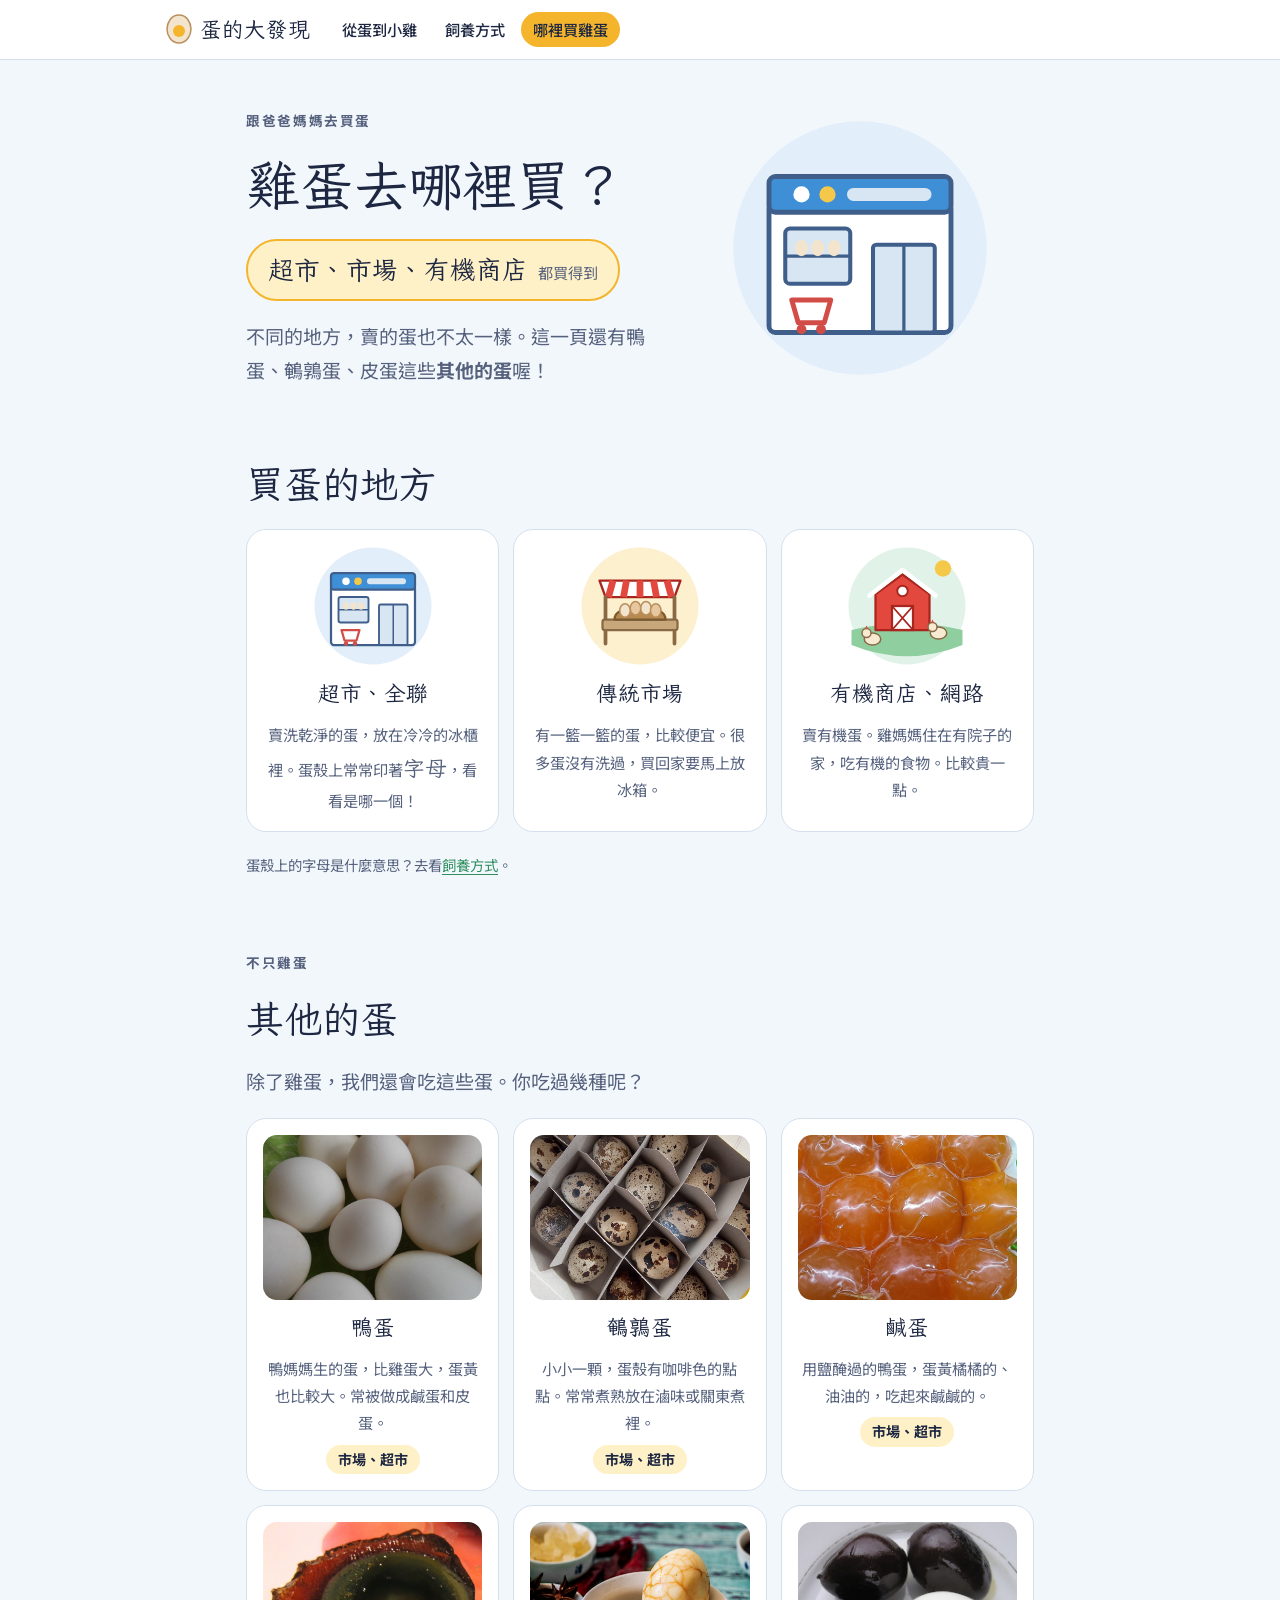
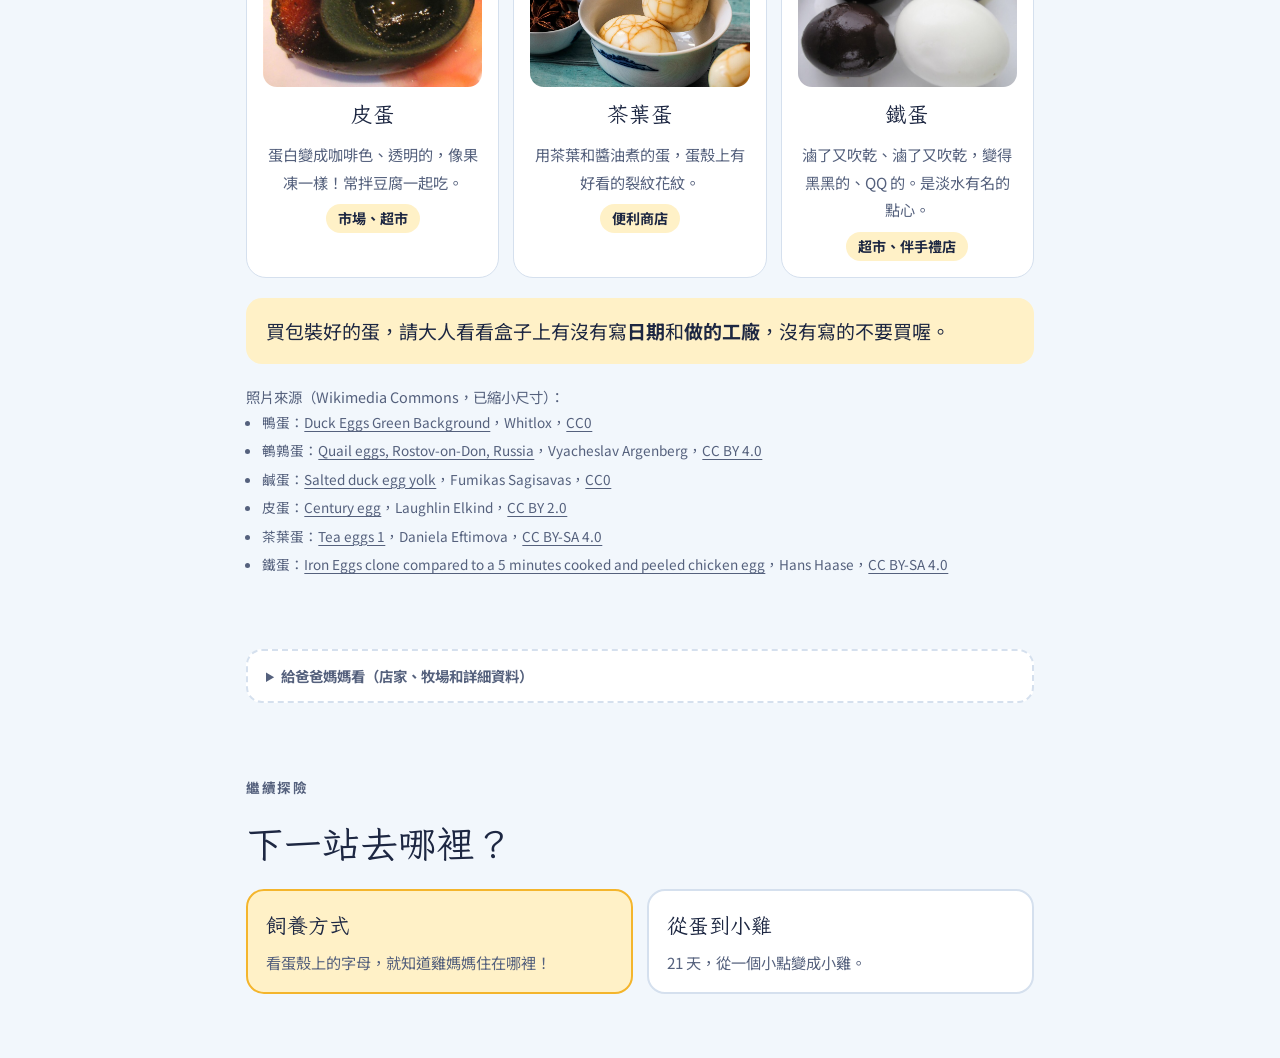
==== commit b9116d98: "Remove 台灣養雞數據 page (too hard for kids) - taiwan-data.html now redirects to index.html - drop nav and" ====
--- a/buy-eggs.html
+++ b/buy-eggs.html
@@ -30,7 +30,6 @@
     <ul>
       <li><a href="index.html">從蛋到小雞</a></li>
       <li><a href="farming.html">飼養方式</a></li>
-      <li><a href="taiwan-data.html">台灣養雞數據</a></li>
       <li><a href="buy-eggs.html" aria-current="page">哪裡買雞蛋</a></li>
     </ul>
   </nav>
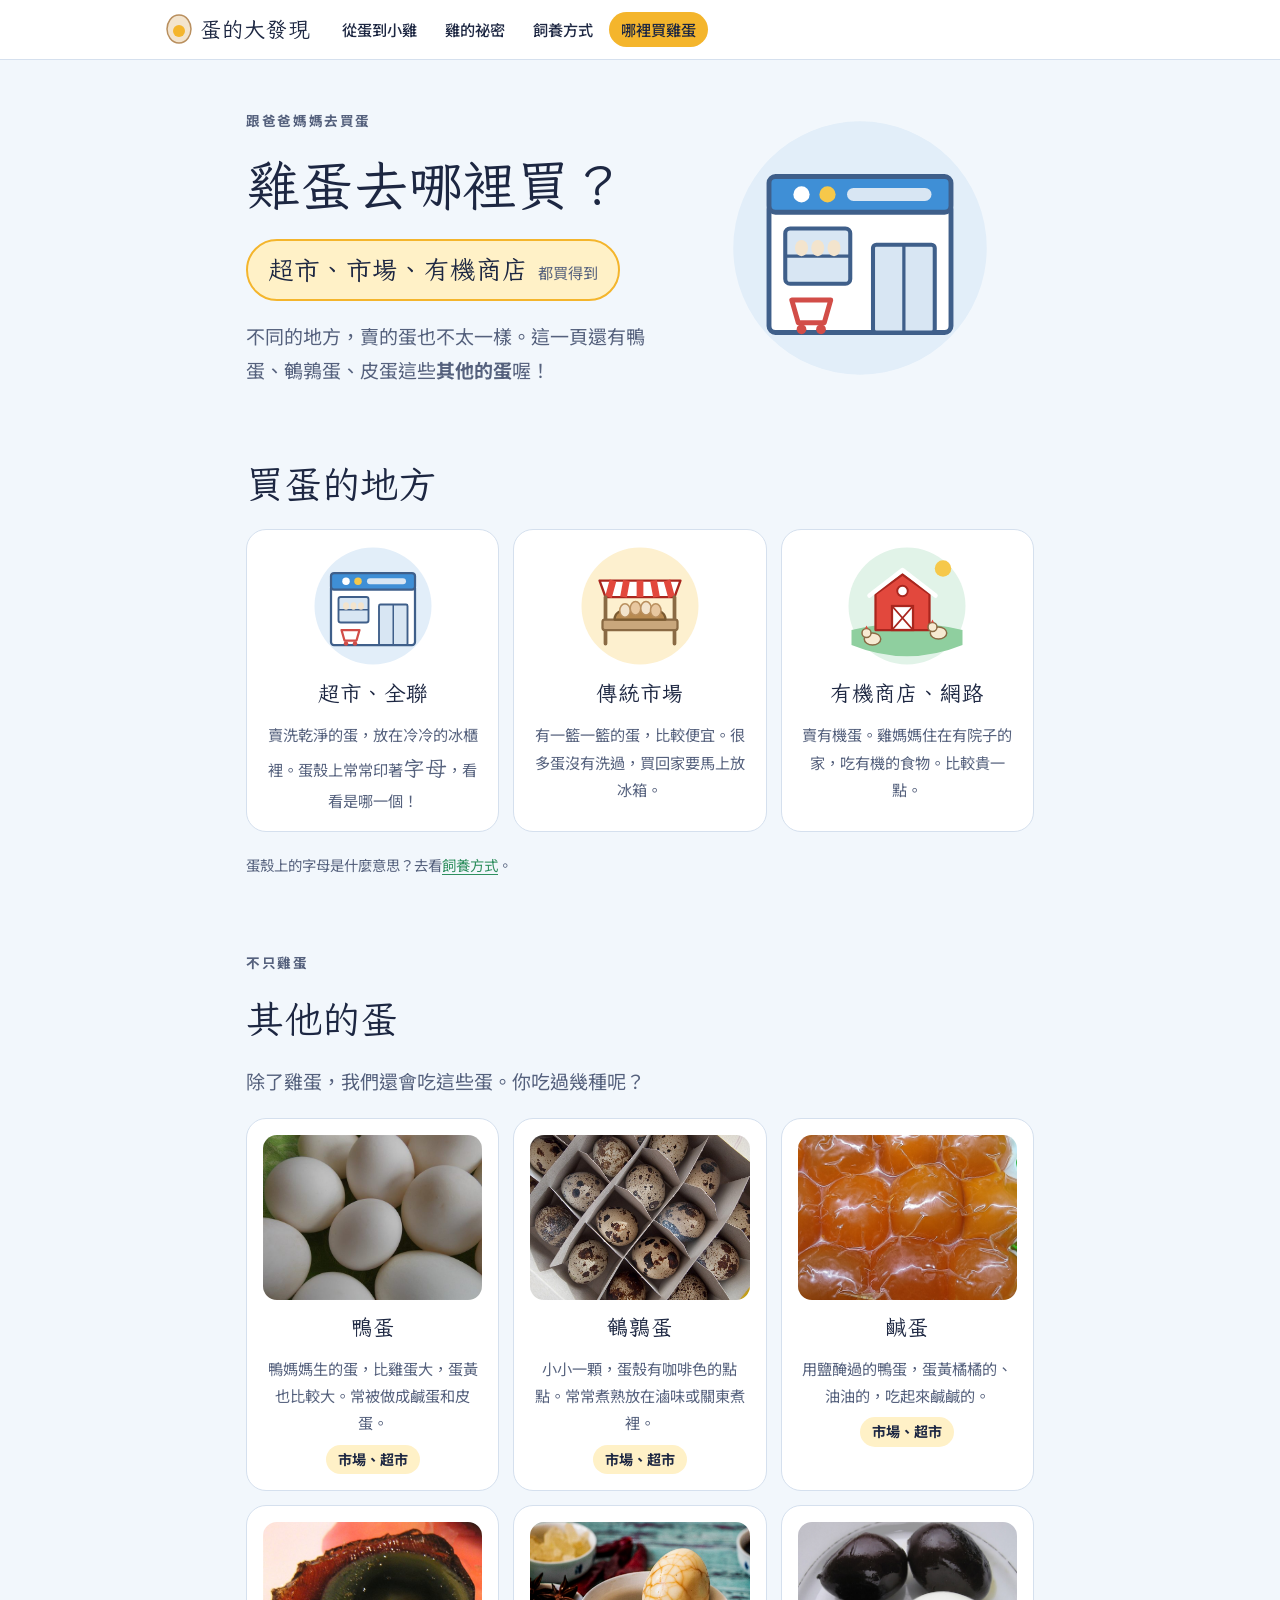
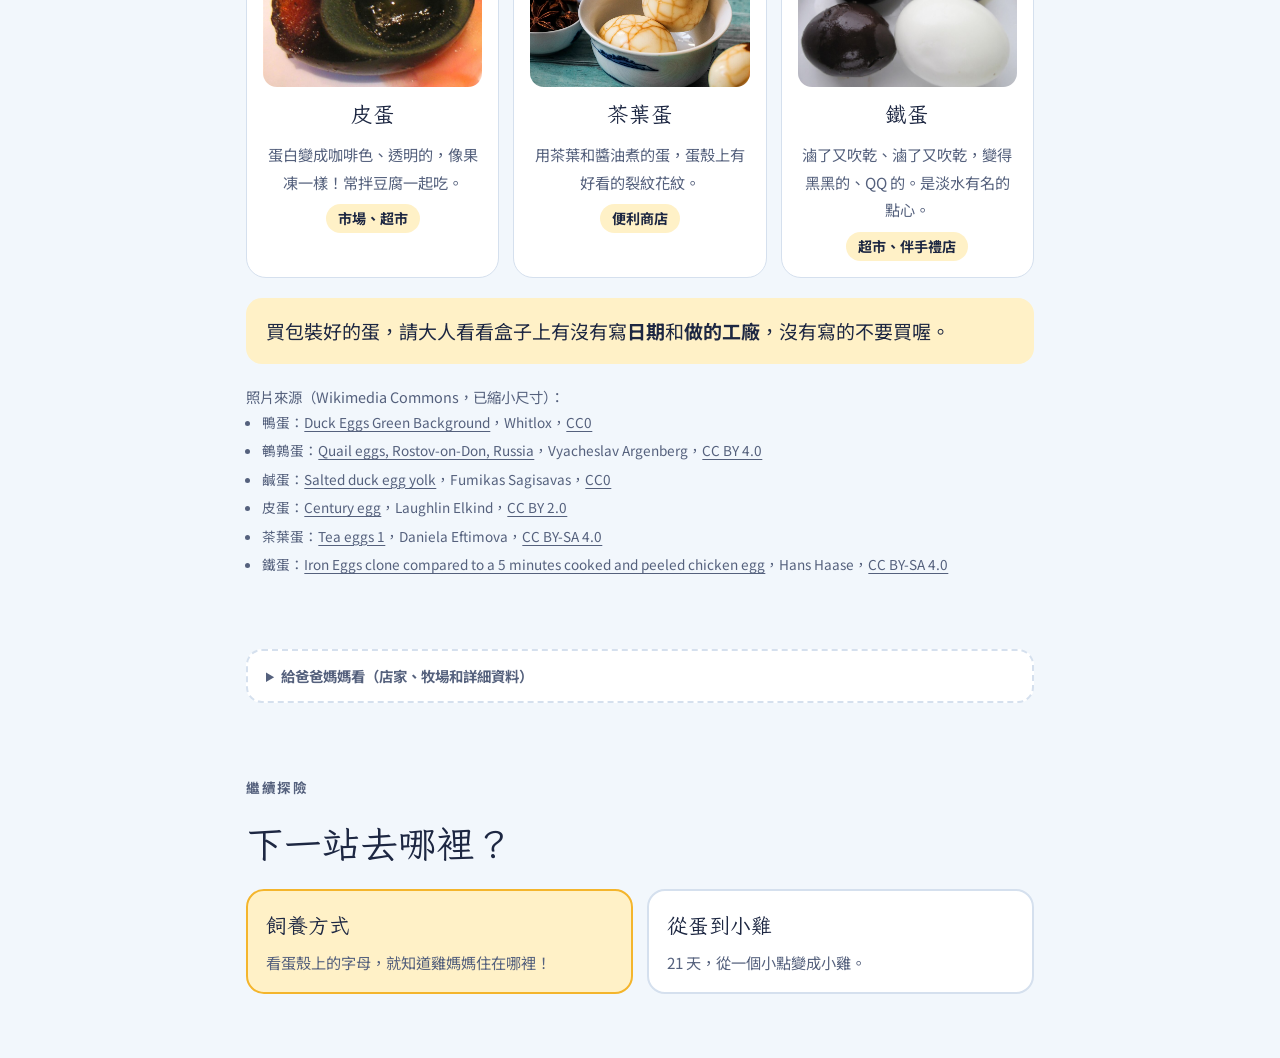
==== commit 33bf4c76: "Add 雞的祕密 page with full zhuyin - chickens.html: body parts, gizzard, chicken calls, dinosaur relativ" ====
--- a/buy-eggs.html
+++ b/buy-eggs.html
@@ -29,6 +29,7 @@
     <a class="brand" href="index.html"><svg viewBox="0 0 26 30" aria-hidden="true"><path d="M13 29C5 29 1 21 1 15S5 1 13 1s12 8 12 14-4 14-12 14Z" fill="var(--shell)" stroke="var(--shell-line)" stroke-width="1.5"/><circle cx="13" cy="17" r="6" fill="var(--yolk)"/></svg>蛋的大發現</a>
     <ul>
       <li><a href="index.html">從蛋到小雞</a></li>
+      <li><a href="chickens.html">雞的祕密</a></li>
       <li><a href="farming.html">飼養方式</a></li>
       <li><a href="buy-eggs.html" aria-current="page">哪裡買雞蛋</a></li>
     </ul>
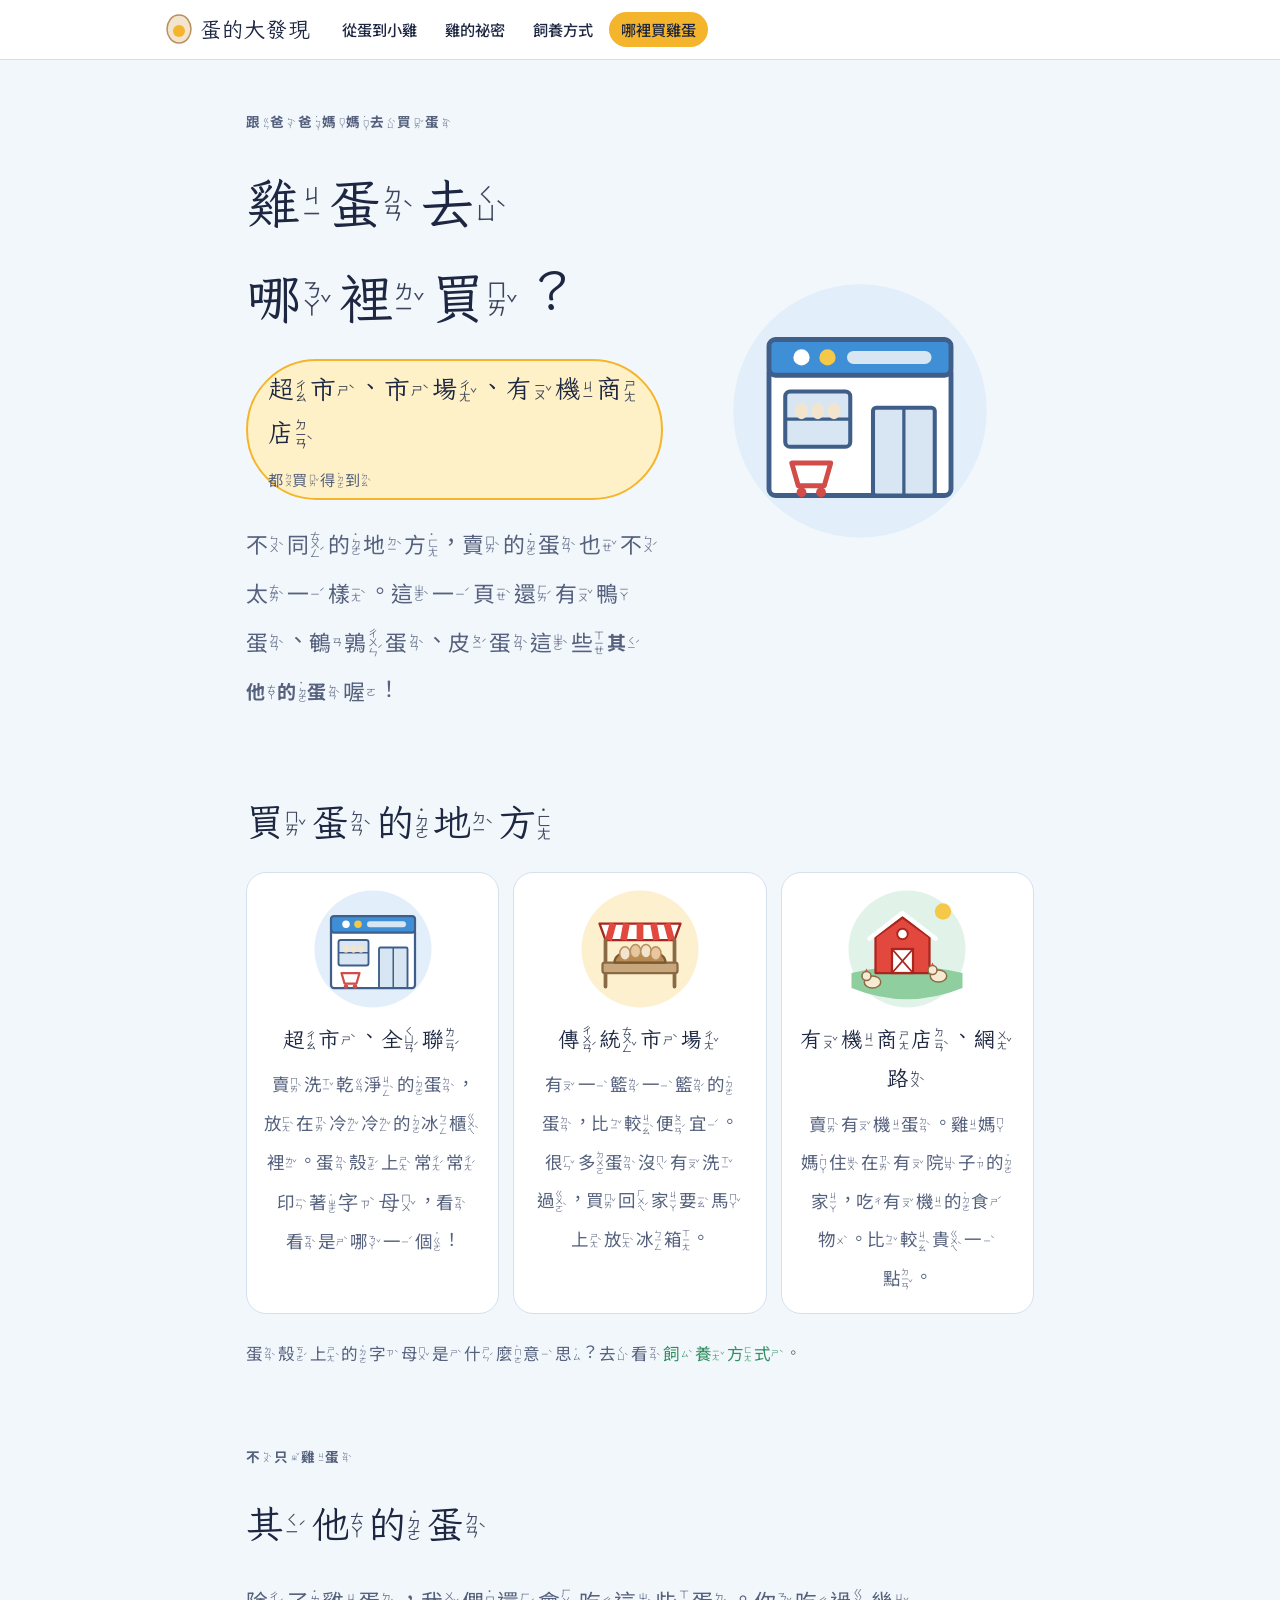
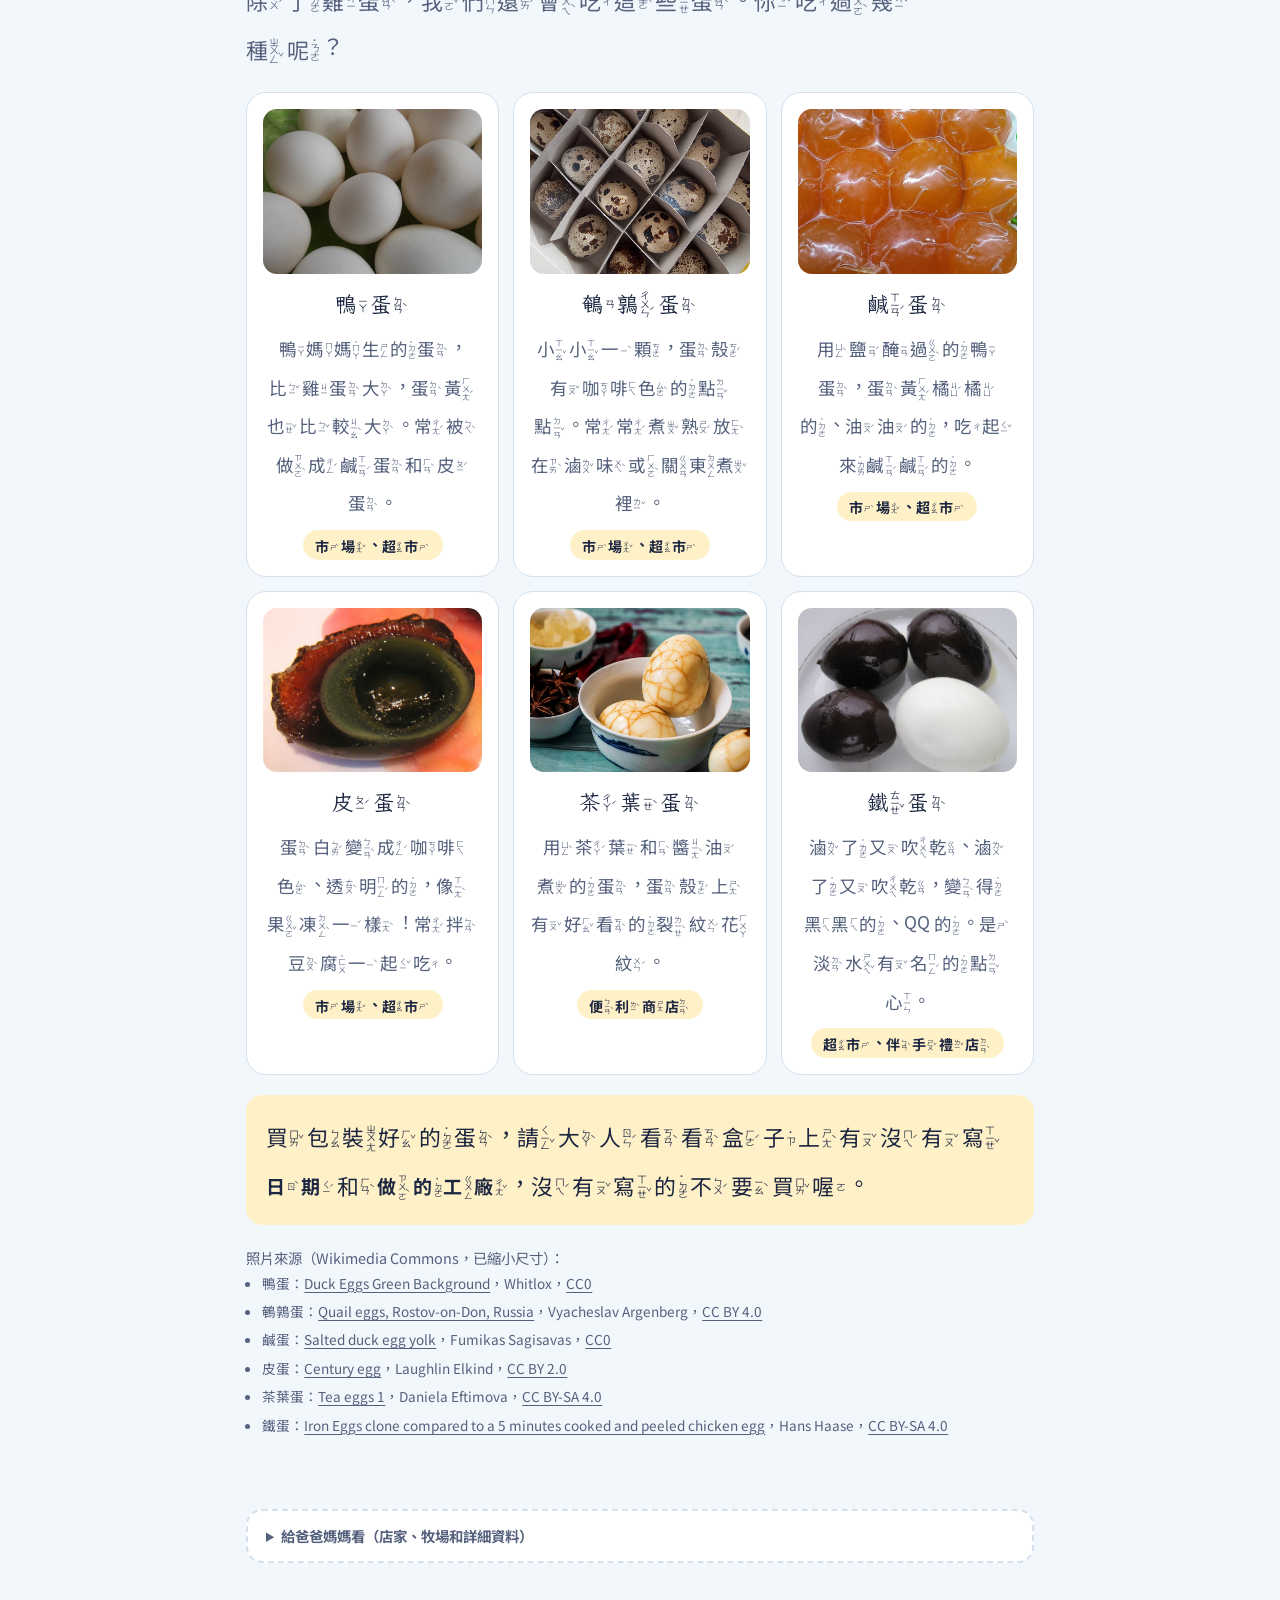
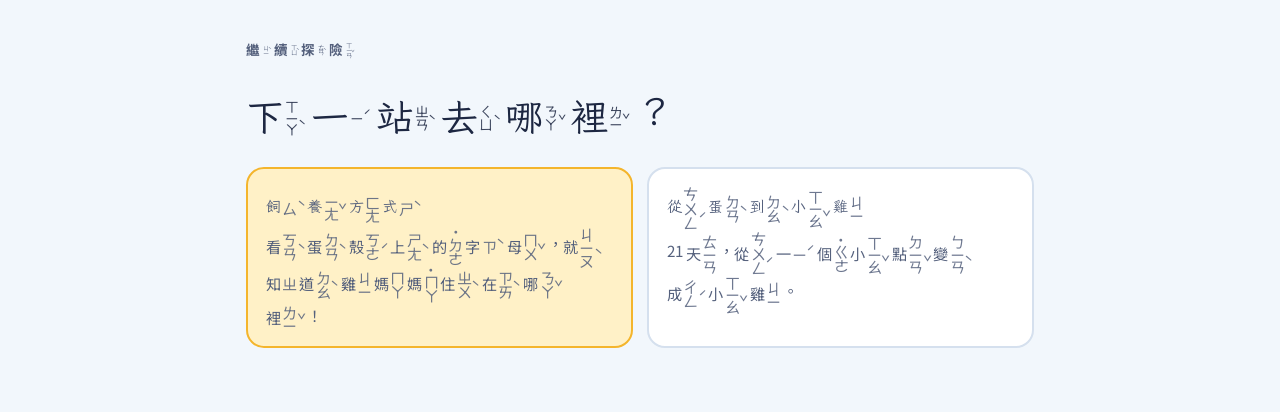
==== commit ecd25712: "Add zhuyin to all kid-facing text - index, farming and buy-eggs are now generated from src/*.src.htm" ====
--- a/buy-eggs.html
+++ b/buy-eggs.html
@@ -2,13 +2,14 @@
 <html lang="zh-Hant-TW">
 <head>
 <meta charset="utf-8">
+<meta name="zhuyin" content="auto">
 <meta name="viewport" content="width=device-width, initial-scale=1, viewport-fit=cover">
 <title>哪裡買雞蛋｜蛋的大發現</title>
 <meta name="description" content="雞蛋去哪裡買？超市、市場、有機商店，還有鴨蛋、鵪鶉蛋、鹹蛋、皮蛋、茶葉蛋、鐵蛋。附全聯動福蛋、有機蛋牧場和台中市店家整理。">
 <link rel="preconnect" href="https://fonts.googleapis.com">
 <link rel="preconnect" href="https://fonts.gstatic.com" crossorigin>
 <link rel="stylesheet" href="https://fonts.googleapis.com/css2?family=Iansui&family=Noto+Sans+TC:wght@400;500;700&display=swap">
-<link rel="stylesheet" href="assets/style.css?v=2">
+<link rel="stylesheet" href="assets/style.css?v=3">
 <style>
 .farm h3 { font-size: 1.2rem; }
 .farm dl { margin: 0; display: grid; grid-template-columns: 5em 1fr; gap: 4px 10px; }
@@ -40,82 +41,82 @@
 
   <header class="hero">
     <div class="hero-text">
-      <p class="eyebrow">跟爸爸媽媽去買蛋</p>
-      <h1>雞蛋去哪裡買？</h1>
-      <p class="answer">超市、市場、有機商店<small>都買得到</small></p>
-      <p class="lede">不同的地方，賣的蛋也不太一樣。這一頁還有鴨蛋、鵪鶉蛋、皮蛋這些<b>其他的蛋</b>喔！</p>
+      <p class="eyebrow"><span class='zy'><span class='zu'><span class='zc'>跟<span class='zb' aria-hidden='true'><span class='zcol'><span class='zs'>ㄍㄣ</span></span></span></span></span><span class='zu'><span class='zc'>爸<span class='zb' aria-hidden='true'><span class='zcol'><span class='zs'>ㄅㄚ</span></span><span class='zt'>ˋ</span></span></span></span><span class='zu'><span class='zc'>爸<span class='zb' aria-hidden='true'><span class='zcol'><span class='zl'>˙</span><span class='zs'>ㄅㄚ</span></span></span></span></span><span class='zu'><span class='zc'>媽<span class='zb' aria-hidden='true'><span class='zcol'><span class='zs'>ㄇㄚ</span></span></span></span></span><span class='zu'><span class='zc'>媽<span class='zb' aria-hidden='true'><span class='zcol'><span class='zl'>˙</span><span class='zs'>ㄇㄚ</span></span></span></span></span><span class='zu'><span class='zc'>去<span class='zb' aria-hidden='true'><span class='zcol'><span class='zs'>ㄑㄩ</span></span><span class='zt'>ˋ</span></span></span></span><span class='zu'><span class='zc'>買<span class='zb' aria-hidden='true'><span class='zcol'><span class='zs'>ㄇㄞ</span></span><span class='zt'>ˇ</span></span></span></span><span class='zu'><span class='zc'>蛋<span class='zb' aria-hidden='true'><span class='zcol'><span class='zs'>ㄉㄢ</span></span><span class='zt'>ˋ</span></span></span></span></span></p>
+      <h1><span class='zy'><span class='zu'><span class='zc'>雞<span class='zb' aria-hidden='true'><span class='zcol'><span class='zs'>ㄐㄧ</span></span></span></span></span><span class='zu'><span class='zc'>蛋<span class='zb' aria-hidden='true'><span class='zcol'><span class='zs'>ㄉㄢ</span></span><span class='zt'>ˋ</span></span></span></span><span class='zu'><span class='zc'>去<span class='zb' aria-hidden='true'><span class='zcol'><span class='zs'>ㄑㄩ</span></span><span class='zt'>ˋ</span></span></span></span><span class='zu'><span class='zc'>哪<span class='zb' aria-hidden='true'><span class='zcol'><span class='zs'>ㄋㄚ</span></span><span class='zt'>ˇ</span></span></span></span><span class='zu'><span class='zc'>裡<span class='zb' aria-hidden='true'><span class='zcol'><span class='zs'>ㄌㄧ</span></span><span class='zt'>ˇ</span></span></span></span><span class='zu'><span class='zc'>買<span class='zb' aria-hidden='true'><span class='zcol'><span class='zs'>ㄇㄞ</span></span><span class='zt'>ˇ</span></span></span>？</span></span></h1>
+      <p class="answer"><span class='zy'><span class='zu'><span class='zc'>超<span class='zb' aria-hidden='true'><span class='zcol'><span class='zs'>ㄔㄠ</span></span></span></span></span><span class='zu'><span class='zc'>市<span class='zb' aria-hidden='true'><span class='zcol'><span class='zs'>ㄕ</span></span><span class='zt'>ˋ</span></span></span>、</span><span class='zu'><span class='zc'>市<span class='zb' aria-hidden='true'><span class='zcol'><span class='zs'>ㄕ</span></span><span class='zt'>ˋ</span></span></span></span><span class='zu'><span class='zc'>場<span class='zb' aria-hidden='true'><span class='zcol'><span class='zs'>ㄔㄤ</span></span><span class='zt'>ˇ</span></span></span>、</span><span class='zu'><span class='zc'>有<span class='zb' aria-hidden='true'><span class='zcol'><span class='zs'>ㄧㄡ</span></span><span class='zt'>ˇ</span></span></span></span><span class='zu'><span class='zc'>機<span class='zb' aria-hidden='true'><span class='zcol'><span class='zs'>ㄐㄧ</span></span></span></span></span><span class='zu'><span class='zc'>商<span class='zb' aria-hidden='true'><span class='zcol'><span class='zs'>ㄕㄤ</span></span></span></span></span><span class='zu'><span class='zc'>店<span class='zb' aria-hidden='true'><span class='zcol'><span class='zs'>ㄉㄧㄢ</span></span><span class='zt'>ˋ</span></span></span></span></span><small><span class='zy'><span class='zu'><span class='zc'>都<span class='zb' aria-hidden='true'><span class='zcol'><span class='zs'>ㄉㄡ</span></span></span></span></span><span class='zu'><span class='zc'>買<span class='zb' aria-hidden='true'><span class='zcol'><span class='zs'>ㄇㄞ</span></span><span class='zt'>ˇ</span></span></span></span><span class='zu'><span class='zc'>得<span class='zb' aria-hidden='true'><span class='zcol'><span class='zl'>˙</span><span class='zs'>ㄉㄜ</span></span></span></span></span><span class='zu'><span class='zc'>到<span class='zb' aria-hidden='true'><span class='zcol'><span class='zs'>ㄉㄠ</span></span><span class='zt'>ˋ</span></span></span></span></span></small></p>
+      <p class="lede"><span class='zy'><span class='zu'><span class='zc'>不<span class='zb' aria-hidden='true'><span class='zcol'><span class='zs'>ㄅㄨ</span></span><span class='zt'>ˋ</span></span></span></span><span class='zu'><span class='zc'>同<span class='zb' aria-hidden='true'><span class='zcol'><span class='zs'>ㄊㄨㄥ</span></span><span class='zt'>ˊ</span></span></span></span><span class='zu'><span class='zc'>的<span class='zb' aria-hidden='true'><span class='zcol'><span class='zl'>˙</span><span class='zs'>ㄉㄜ</span></span></span></span></span><span class='zu'><span class='zc'>地<span class='zb' aria-hidden='true'><span class='zcol'><span class='zs'>ㄉㄧ</span></span><span class='zt'>ˋ</span></span></span></span><span class='zu'><span class='zc'>方<span class='zb' aria-hidden='true'><span class='zcol'><span class='zl'>˙</span><span class='zs'>ㄈㄤ</span></span></span></span>，</span><span class='zu'><span class='zc'>賣<span class='zb' aria-hidden='true'><span class='zcol'><span class='zs'>ㄇㄞ</span></span><span class='zt'>ˋ</span></span></span></span><span class='zu'><span class='zc'>的<span class='zb' aria-hidden='true'><span class='zcol'><span class='zl'>˙</span><span class='zs'>ㄉㄜ</span></span></span></span></span><span class='zu'><span class='zc'>蛋<span class='zb' aria-hidden='true'><span class='zcol'><span class='zs'>ㄉㄢ</span></span><span class='zt'>ˋ</span></span></span></span><span class='zu'><span class='zc'>也<span class='zb' aria-hidden='true'><span class='zcol'><span class='zs'>ㄧㄝ</span></span><span class='zt'>ˇ</span></span></span></span><span class='zu'><span class='zc'>不<span class='zb' aria-hidden='true'><span class='zcol'><span class='zs'>ㄅㄨ</span></span><span class='zt'>ˊ</span></span></span></span><span class='zu'><span class='zc'>太<span class='zb' aria-hidden='true'><span class='zcol'><span class='zs'>ㄊㄞ</span></span><span class='zt'>ˋ</span></span></span></span><span class='zu'><span class='zc'>一<span class='zb' aria-hidden='true'><span class='zcol'><span class='zs'>ㄧ</span></span><span class='zt'>ˊ</span></span></span></span><span class='zu'><span class='zc'>樣<span class='zb' aria-hidden='true'><span class='zcol'><span class='zs'>ㄧㄤ</span></span><span class='zt'>ˋ</span></span></span>。</span><span class='zu'><span class='zc'>這<span class='zb' aria-hidden='true'><span class='zcol'><span class='zs'>ㄓㄜ</span></span><span class='zt'>ˋ</span></span></span></span><span class='zu'><span class='zc'>一<span class='zb' aria-hidden='true'><span class='zcol'><span class='zs'>ㄧ</span></span><span class='zt'>ˊ</span></span></span></span><span class='zu'><span class='zc'>頁<span class='zb' aria-hidden='true'><span class='zcol'><span class='zs'>ㄧㄝ</span></span><span class='zt'>ˋ</span></span></span></span><span class='zu'><span class='zc'>還<span class='zb' aria-hidden='true'><span class='zcol'><span class='zs'>ㄏㄞ</span></span><span class='zt'>ˊ</span></span></span></span><span class='zu'><span class='zc'>有<span class='zb' aria-hidden='true'><span class='zcol'><span class='zs'>ㄧㄡ</span></span><span class='zt'>ˇ</span></span></span></span><span class='zu'><span class='zc'>鴨<span class='zb' aria-hidden='true'><span class='zcol'><span class='zs'>ㄧㄚ</span></span></span></span></span><span class='zu'><span class='zc'>蛋<span class='zb' aria-hidden='true'><span class='zcol'><span class='zs'>ㄉㄢ</span></span><span class='zt'>ˋ</span></span></span>、</span><span class='zu'><span class='zc'>鵪<span class='zb' aria-hidden='true'><span class='zcol'><span class='zs'>ㄢ</span></span></span></span></span><span class='zu'><span class='zc'>鶉<span class='zb' aria-hidden='true'><span class='zcol'><span class='zs'>ㄔㄨㄣ</span></span><span class='zt'>ˊ</span></span></span></span><span class='zu'><span class='zc'>蛋<span class='zb' aria-hidden='true'><span class='zcol'><span class='zs'>ㄉㄢ</span></span><span class='zt'>ˋ</span></span></span>、</span><span class='zu'><span class='zc'>皮<span class='zb' aria-hidden='true'><span class='zcol'><span class='zs'>ㄆㄧ</span></span><span class='zt'>ˊ</span></span></span></span><span class='zu'><span class='zc'>蛋<span class='zb' aria-hidden='true'><span class='zcol'><span class='zs'>ㄉㄢ</span></span><span class='zt'>ˋ</span></span></span></span><span class='zu'><span class='zc'>這<span class='zb' aria-hidden='true'><span class='zcol'><span class='zs'>ㄓㄜ</span></span><span class='zt'>ˋ</span></span></span></span><span class='zu'><span class='zc'>些<span class='zb' aria-hidden='true'><span class='zcol'><span class='zs'>ㄒㄧㄝ</span></span></span></span></span></span><b><span class='zy'><span class='zu'><span class='zc'>其<span class='zb' aria-hidden='true'><span class='zcol'><span class='zs'>ㄑㄧ</span></span><span class='zt'>ˊ</span></span></span></span><span class='zu'><span class='zc'>他<span class='zb' aria-hidden='true'><span class='zcol'><span class='zs'>ㄊㄚ</span></span></span></span></span><span class='zu'><span class='zc'>的<span class='zb' aria-hidden='true'><span class='zcol'><span class='zl'>˙</span><span class='zs'>ㄉㄜ</span></span></span></span></span><span class='zu'><span class='zc'>蛋<span class='zb' aria-hidden='true'><span class='zcol'><span class='zs'>ㄉㄢ</span></span><span class='zt'>ˋ</span></span></span></span></span></b><span class='zy'><span class='zu'><span class='zc'>喔<span class='zb' aria-hidden='true'><span class='zcol'><span class='zs'>ㄛ</span></span></span></span>！</span></span></p>
     </div>
     <img class="pic-lg" src="assets/img/store.svg" alt="超市">
   </header>
 
   <section aria-labelledby="places">
-    <h2 id="places">買蛋的地方</h2>
+    <h2 id="places"><span class='zy'><span class='zu'><span class='zc'>買<span class='zb' aria-hidden='true'><span class='zcol'><span class='zs'>ㄇㄞ</span></span><span class='zt'>ˇ</span></span></span></span><span class='zu'><span class='zc'>蛋<span class='zb' aria-hidden='true'><span class='zcol'><span class='zs'>ㄉㄢ</span></span><span class='zt'>ˋ</span></span></span></span><span class='zu'><span class='zc'>的<span class='zb' aria-hidden='true'><span class='zcol'><span class='zl'>˙</span><span class='zs'>ㄉㄜ</span></span></span></span></span><span class='zu'><span class='zc'>地<span class='zb' aria-hidden='true'><span class='zcol'><span class='zs'>ㄉㄧ</span></span><span class='zt'>ˋ</span></span></span></span><span class='zu'><span class='zc'>方<span class='zb' aria-hidden='true'><span class='zcol'><span class='zl'>˙</span><span class='zs'>ㄈㄤ</span></span></span></span></span></span></h2>
     <div class="grid-3">
       <div class="pic-card">
         <img class="pic" src="assets/img/store.svg" alt="超市">
-        <b>超市、全聯</b>
-        <p>賣洗乾淨的蛋，放在冷冷的冰櫃裡。蛋殼上常常印著<b>字母</b>，看看是哪一個！</p>
+        <b><span class='zy'><span class='zu'><span class='zc'>超<span class='zb' aria-hidden='true'><span class='zcol'><span class='zs'>ㄔㄠ</span></span></span></span></span><span class='zu'><span class='zc'>市<span class='zb' aria-hidden='true'><span class='zcol'><span class='zs'>ㄕ</span></span><span class='zt'>ˋ</span></span></span>、</span><span class='zu'><span class='zc'>全<span class='zb' aria-hidden='true'><span class='zcol'><span class='zs'>ㄑㄩㄢ</span></span><span class='zt'>ˊ</span></span></span></span><span class='zu'><span class='zc'>聯<span class='zb' aria-hidden='true'><span class='zcol'><span class='zs'>ㄌㄧㄢ</span></span><span class='zt'>ˊ</span></span></span></span></span></b>
+        <p><span class='zy'><span class='zu'><span class='zc'>賣<span class='zb' aria-hidden='true'><span class='zcol'><span class='zs'>ㄇㄞ</span></span><span class='zt'>ˋ</span></span></span></span><span class='zu'><span class='zc'>洗<span class='zb' aria-hidden='true'><span class='zcol'><span class='zs'>ㄒㄧ</span></span><span class='zt'>ˇ</span></span></span></span><span class='zu'><span class='zc'>乾<span class='zb' aria-hidden='true'><span class='zcol'><span class='zs'>ㄍㄢ</span></span></span></span></span><span class='zu'><span class='zc'>淨<span class='zb' aria-hidden='true'><span class='zcol'><span class='zs'>ㄐㄧㄥ</span></span><span class='zt'>ˋ</span></span></span></span><span class='zu'><span class='zc'>的<span class='zb' aria-hidden='true'><span class='zcol'><span class='zl'>˙</span><span class='zs'>ㄉㄜ</span></span></span></span></span><span class='zu'><span class='zc'>蛋<span class='zb' aria-hidden='true'><span class='zcol'><span class='zs'>ㄉㄢ</span></span><span class='zt'>ˋ</span></span></span>，</span><span class='zu'><span class='zc'>放<span class='zb' aria-hidden='true'><span class='zcol'><span class='zs'>ㄈㄤ</span></span><span class='zt'>ˋ</span></span></span></span><span class='zu'><span class='zc'>在<span class='zb' aria-hidden='true'><span class='zcol'><span class='zs'>ㄗㄞ</span></span><span class='zt'>ˋ</span></span></span></span><span class='zu'><span class='zc'>冷<span class='zb' aria-hidden='true'><span class='zcol'><span class='zs'>ㄌㄥ</span></span><span class='zt'>ˇ</span></span></span></span><span class='zu'><span class='zc'>冷<span class='zb' aria-hidden='true'><span class='zcol'><span class='zs'>ㄌㄥ</span></span><span class='zt'>ˇ</span></span></span></span><span class='zu'><span class='zc'>的<span class='zb' aria-hidden='true'><span class='zcol'><span class='zl'>˙</span><span class='zs'>ㄉㄜ</span></span></span></span></span><span class='zu'><span class='zc'>冰<span class='zb' aria-hidden='true'><span class='zcol'><span class='zs'>ㄅㄧㄥ</span></span></span></span></span><span class='zu'><span class='zc'>櫃<span class='zb' aria-hidden='true'><span class='zcol'><span class='zs'>ㄍㄨㄟ</span></span><span class='zt'>ˋ</span></span></span></span><span class='zu'><span class='zc'>裡<span class='zb' aria-hidden='true'><span class='zcol'><span class='zs'>ㄌㄧ</span></span><span class='zt'>ˇ</span></span></span>。</span><span class='zu'><span class='zc'>蛋<span class='zb' aria-hidden='true'><span class='zcol'><span class='zs'>ㄉㄢ</span></span><span class='zt'>ˋ</span></span></span></span><span class='zu'><span class='zc'>殼<span class='zb' aria-hidden='true'><span class='zcol'><span class='zs'>ㄎㄜ</span></span><span class='zt'>ˊ</span></span></span></span><span class='zu'><span class='zc'>上<span class='zb' aria-hidden='true'><span class='zcol'><span class='zs'>ㄕㄤ</span></span><span class='zt'>ˋ</span></span></span></span><span class='zu'><span class='zc'>常<span class='zb' aria-hidden='true'><span class='zcol'><span class='zs'>ㄔㄤ</span></span><span class='zt'>ˊ</span></span></span></span><span class='zu'><span class='zc'>常<span class='zb' aria-hidden='true'><span class='zcol'><span class='zs'>ㄔㄤ</span></span><span class='zt'>ˊ</span></span></span></span><span class='zu'><span class='zc'>印<span class='zb' aria-hidden='true'><span class='zcol'><span class='zs'>ㄧㄣ</span></span><span class='zt'>ˋ</span></span></span></span><span class='zu'><span class='zc'>著<span class='zb' aria-hidden='true'><span class='zcol'><span class='zl'>˙</span><span class='zs'>ㄓㄜ</span></span></span></span></span></span><b><span class='zy'><span class='zu'><span class='zc'>字<span class='zb' aria-hidden='true'><span class='zcol'><span class='zs'>ㄗ</span></span><span class='zt'>ˋ</span></span></span></span><span class='zu'><span class='zc'>母<span class='zb' aria-hidden='true'><span class='zcol'><span class='zs'>ㄇㄨ</span></span><span class='zt'>ˇ</span></span></span></span></span></b><span class='zy'>，<span class='zu'><span class='zc'>看<span class='zb' aria-hidden='true'><span class='zcol'><span class='zs'>ㄎㄢ</span></span><span class='zt'>ˋ</span></span></span></span><span class='zu'><span class='zc'>看<span class='zb' aria-hidden='true'><span class='zcol'><span class='zs'>ㄎㄢ</span></span><span class='zt'>ˋ</span></span></span></span><span class='zu'><span class='zc'>是<span class='zb' aria-hidden='true'><span class='zcol'><span class='zs'>ㄕ</span></span><span class='zt'>ˋ</span></span></span></span><span class='zu'><span class='zc'>哪<span class='zb' aria-hidden='true'><span class='zcol'><span class='zs'>ㄋㄚ</span></span><span class='zt'>ˇ</span></span></span></span><span class='zu'><span class='zc'>一<span class='zb' aria-hidden='true'><span class='zcol'><span class='zs'>ㄧ</span></span><span class='zt'>ˊ</span></span></span></span><span class='zu'><span class='zc'>個<span class='zb' aria-hidden='true'><span class='zcol'><span class='zl'>˙</span><span class='zs'>ㄍㄜ</span></span></span></span>！</span></span></p>
       </div>
       <div class="pic-card">
         <img class="pic" src="assets/img/market.svg" alt="市場的雞蛋攤">
-        <b>傳統市場</b>
-        <p>有一籃一籃的蛋，比較便宜。很多蛋沒有洗過，買回家要馬上放冰箱。</p>
+        <b><span class='zy'><span class='zu'><span class='zc'>傳<span class='zb' aria-hidden='true'><span class='zcol'><span class='zs'>ㄔㄨㄢ</span></span><span class='zt'>ˊ</span></span></span></span><span class='zu'><span class='zc'>統<span class='zb' aria-hidden='true'><span class='zcol'><span class='zs'>ㄊㄨㄥ</span></span><span class='zt'>ˇ</span></span></span></span><span class='zu'><span class='zc'>市<span class='zb' aria-hidden='true'><span class='zcol'><span class='zs'>ㄕ</span></span><span class='zt'>ˋ</span></span></span></span><span class='zu'><span class='zc'>場<span class='zb' aria-hidden='true'><span class='zcol'><span class='zs'>ㄔㄤ</span></span><span class='zt'>ˇ</span></span></span></span></span></b>
+        <p><span class='zy'><span class='zu'><span class='zc'>有<span class='zb' aria-hidden='true'><span class='zcol'><span class='zs'>ㄧㄡ</span></span><span class='zt'>ˇ</span></span></span></span><span class='zu'><span class='zc'>一<span class='zb' aria-hidden='true'><span class='zcol'><span class='zs'>ㄧ</span></span><span class='zt'>ˋ</span></span></span></span><span class='zu'><span class='zc'>籃<span class='zb' aria-hidden='true'><span class='zcol'><span class='zs'>ㄌㄢ</span></span><span class='zt'>ˊ</span></span></span></span><span class='zu'><span class='zc'>一<span class='zb' aria-hidden='true'><span class='zcol'><span class='zs'>ㄧ</span></span><span class='zt'>ˋ</span></span></span></span><span class='zu'><span class='zc'>籃<span class='zb' aria-hidden='true'><span class='zcol'><span class='zs'>ㄌㄢ</span></span><span class='zt'>ˊ</span></span></span></span><span class='zu'><span class='zc'>的<span class='zb' aria-hidden='true'><span class='zcol'><span class='zl'>˙</span><span class='zs'>ㄉㄜ</span></span></span></span></span><span class='zu'><span class='zc'>蛋<span class='zb' aria-hidden='true'><span class='zcol'><span class='zs'>ㄉㄢ</span></span><span class='zt'>ˋ</span></span></span>，</span><span class='zu'><span class='zc'>比<span class='zb' aria-hidden='true'><span class='zcol'><span class='zs'>ㄅㄧ</span></span><span class='zt'>ˇ</span></span></span></span><span class='zu'><span class='zc'>較<span class='zb' aria-hidden='true'><span class='zcol'><span class='zs'>ㄐㄧㄠ</span></span><span class='zt'>ˋ</span></span></span></span><span class='zu'><span class='zc'>便<span class='zb' aria-hidden='true'><span class='zcol'><span class='zs'>ㄆㄧㄢ</span></span><span class='zt'>ˊ</span></span></span></span><span class='zu'><span class='zc'>宜<span class='zb' aria-hidden='true'><span class='zcol'><span class='zs'>ㄧ</span></span><span class='zt'>ˊ</span></span></span>。</span><span class='zu'><span class='zc'>很<span class='zb' aria-hidden='true'><span class='zcol'><span class='zs'>ㄏㄣ</span></span><span class='zt'>ˇ</span></span></span></span><span class='zu'><span class='zc'>多<span class='zb' aria-hidden='true'><span class='zcol'><span class='zs'>ㄉㄨㄛ</span></span></span></span></span><span class='zu'><span class='zc'>蛋<span class='zb' aria-hidden='true'><span class='zcol'><span class='zs'>ㄉㄢ</span></span><span class='zt'>ˋ</span></span></span></span><span class='zu'><span class='zc'>沒<span class='zb' aria-hidden='true'><span class='zcol'><span class='zs'>ㄇㄟ</span></span><span class='zt'>ˊ</span></span></span></span><span class='zu'><span class='zc'>有<span class='zb' aria-hidden='true'><span class='zcol'><span class='zs'>ㄧㄡ</span></span><span class='zt'>ˇ</span></span></span></span><span class='zu'><span class='zc'>洗<span class='zb' aria-hidden='true'><span class='zcol'><span class='zs'>ㄒㄧ</span></span><span class='zt'>ˇ</span></span></span></span><span class='zu'><span class='zc'>過<span class='zb' aria-hidden='true'><span class='zcol'><span class='zs'>ㄍㄨㄛ</span></span><span class='zt'>ˋ</span></span></span>，</span><span class='zu'><span class='zc'>買<span class='zb' aria-hidden='true'><span class='zcol'><span class='zs'>ㄇㄞ</span></span><span class='zt'>ˇ</span></span></span></span><span class='zu'><span class='zc'>回<span class='zb' aria-hidden='true'><span class='zcol'><span class='zs'>ㄏㄨㄟ</span></span><span class='zt'>ˊ</span></span></span></span><span class='zu'><span class='zc'>家<span class='zb' aria-hidden='true'><span class='zcol'><span class='zs'>ㄐㄧㄚ</span></span></span></span></span><span class='zu'><span class='zc'>要<span class='zb' aria-hidden='true'><span class='zcol'><span class='zs'>ㄧㄠ</span></span><span class='zt'>ˋ</span></span></span></span><span class='zu'><span class='zc'>馬<span class='zb' aria-hidden='true'><span class='zcol'><span class='zs'>ㄇㄚ</span></span><span class='zt'>ˇ</span></span></span></span><span class='zu'><span class='zc'>上<span class='zb' aria-hidden='true'><span class='zcol'><span class='zs'>ㄕㄤ</span></span><span class='zt'>ˋ</span></span></span></span><span class='zu'><span class='zc'>放<span class='zb' aria-hidden='true'><span class='zcol'><span class='zs'>ㄈㄤ</span></span><span class='zt'>ˋ</span></span></span></span><span class='zu'><span class='zc'>冰<span class='zb' aria-hidden='true'><span class='zcol'><span class='zs'>ㄅㄧㄥ</span></span></span></span></span><span class='zu'><span class='zc'>箱<span class='zb' aria-hidden='true'><span class='zcol'><span class='zs'>ㄒㄧㄤ</span></span></span></span>。</span></span></p>
       </div>
       <div class="pic-card">
         <img class="pic" src="assets/img/farm.svg" alt="有院子的農場">
-        <b>有機商店、網路</b>
-        <p>賣有機蛋。雞媽媽住在有院子的家，吃有機的食物。比較貴一點。</p>
-      </div>
-    </div>
-    <p class="note">蛋殼上的字母是什麼意思？去看<a href="farming.html#letters">飼養方式</a>。</p>
+        <b><span class='zy'><span class='zu'><span class='zc'>有<span class='zb' aria-hidden='true'><span class='zcol'><span class='zs'>ㄧㄡ</span></span><span class='zt'>ˇ</span></span></span></span><span class='zu'><span class='zc'>機<span class='zb' aria-hidden='true'><span class='zcol'><span class='zs'>ㄐㄧ</span></span></span></span></span><span class='zu'><span class='zc'>商<span class='zb' aria-hidden='true'><span class='zcol'><span class='zs'>ㄕㄤ</span></span></span></span></span><span class='zu'><span class='zc'>店<span class='zb' aria-hidden='true'><span class='zcol'><span class='zs'>ㄉㄧㄢ</span></span><span class='zt'>ˋ</span></span></span>、</span><span class='zu'><span class='zc'>網<span class='zb' aria-hidden='true'><span class='zcol'><span class='zs'>ㄨㄤ</span></span><span class='zt'>ˇ</span></span></span></span><span class='zu'><span class='zc'>路<span class='zb' aria-hidden='true'><span class='zcol'><span class='zs'>ㄌㄨ</span></span><span class='zt'>ˋ</span></span></span></span></span></b>
+        <p><span class='zy'><span class='zu'><span class='zc'>賣<span class='zb' aria-hidden='true'><span class='zcol'><span class='zs'>ㄇㄞ</span></span><span class='zt'>ˋ</span></span></span></span><span class='zu'><span class='zc'>有<span class='zb' aria-hidden='true'><span class='zcol'><span class='zs'>ㄧㄡ</span></span><span class='zt'>ˇ</span></span></span></span><span class='zu'><span class='zc'>機<span class='zb' aria-hidden='true'><span class='zcol'><span class='zs'>ㄐㄧ</span></span></span></span></span><span class='zu'><span class='zc'>蛋<span class='zb' aria-hidden='true'><span class='zcol'><span class='zs'>ㄉㄢ</span></span><span class='zt'>ˋ</span></span></span>。</span><span class='zu'><span class='zc'>雞<span class='zb' aria-hidden='true'><span class='zcol'><span class='zs'>ㄐㄧ</span></span></span></span></span><span class='zu'><span class='zc'>媽<span class='zb' aria-hidden='true'><span class='zcol'><span class='zs'>ㄇㄚ</span></span></span></span></span><span class='zu'><span class='zc'>媽<span class='zb' aria-hidden='true'><span class='zcol'><span class='zl'>˙</span><span class='zs'>ㄇㄚ</span></span></span></span></span><span class='zu'><span class='zc'>住<span class='zb' aria-hidden='true'><span class='zcol'><span class='zs'>ㄓㄨ</span></span><span class='zt'>ˋ</span></span></span></span><span class='zu'><span class='zc'>在<span class='zb' aria-hidden='true'><span class='zcol'><span class='zs'>ㄗㄞ</span></span><span class='zt'>ˋ</span></span></span></span><span class='zu'><span class='zc'>有<span class='zb' aria-hidden='true'><span class='zcol'><span class='zs'>ㄧㄡ</span></span><span class='zt'>ˇ</span></span></span></span><span class='zu'><span class='zc'>院<span class='zb' aria-hidden='true'><span class='zcol'><span class='zs'>ㄩㄢ</span></span><span class='zt'>ˋ</span></span></span></span><span class='zu'><span class='zc'>子<span class='zb' aria-hidden='true'><span class='zcol'><span class='zl'>˙</span><span class='zs'>ㄗ</span></span></span></span></span><span class='zu'><span class='zc'>的<span class='zb' aria-hidden='true'><span class='zcol'><span class='zl'>˙</span><span class='zs'>ㄉㄜ</span></span></span></span></span><span class='zu'><span class='zc'>家<span class='zb' aria-hidden='true'><span class='zcol'><span class='zs'>ㄐㄧㄚ</span></span></span></span>，</span><span class='zu'><span class='zc'>吃<span class='zb' aria-hidden='true'><span class='zcol'><span class='zs'>ㄔ</span></span></span></span></span><span class='zu'><span class='zc'>有<span class='zb' aria-hidden='true'><span class='zcol'><span class='zs'>ㄧㄡ</span></span><span class='zt'>ˇ</span></span></span></span><span class='zu'><span class='zc'>機<span class='zb' aria-hidden='true'><span class='zcol'><span class='zs'>ㄐㄧ</span></span></span></span></span><span class='zu'><span class='zc'>的<span class='zb' aria-hidden='true'><span class='zcol'><span class='zl'>˙</span><span class='zs'>ㄉㄜ</span></span></span></span></span><span class='zu'><span class='zc'>食<span class='zb' aria-hidden='true'><span class='zcol'><span class='zs'>ㄕ</span></span><span class='zt'>ˊ</span></span></span></span><span class='zu'><span class='zc'>物<span class='zb' aria-hidden='true'><span class='zcol'><span class='zs'>ㄨ</span></span><span class='zt'>ˋ</span></span></span>。</span><span class='zu'><span class='zc'>比<span class='zb' aria-hidden='true'><span class='zcol'><span class='zs'>ㄅㄧ</span></span><span class='zt'>ˇ</span></span></span></span><span class='zu'><span class='zc'>較<span class='zb' aria-hidden='true'><span class='zcol'><span class='zs'>ㄐㄧㄠ</span></span><span class='zt'>ˋ</span></span></span></span><span class='zu'><span class='zc'>貴<span class='zb' aria-hidden='true'><span class='zcol'><span class='zs'>ㄍㄨㄟ</span></span><span class='zt'>ˋ</span></span></span></span><span class='zu'><span class='zc'>一<span class='zb' aria-hidden='true'><span class='zcol'><span class='zs'>ㄧ</span></span><span class='zt'>ˋ</span></span></span></span><span class='zu'><span class='zc'>點<span class='zb' aria-hidden='true'><span class='zcol'><span class='zs'>ㄉㄧㄢ</span></span><span class='zt'>ˇ</span></span></span>。</span></span></p>
+      </div>
+    </div>
+    <p class="note"><span class='zy'><span class='zu'><span class='zc'>蛋<span class='zb' aria-hidden='true'><span class='zcol'><span class='zs'>ㄉㄢ</span></span><span class='zt'>ˋ</span></span></span></span><span class='zu'><span class='zc'>殼<span class='zb' aria-hidden='true'><span class='zcol'><span class='zs'>ㄎㄜ</span></span><span class='zt'>ˊ</span></span></span></span><span class='zu'><span class='zc'>上<span class='zb' aria-hidden='true'><span class='zcol'><span class='zs'>ㄕㄤ</span></span><span class='zt'>ˋ</span></span></span></span><span class='zu'><span class='zc'>的<span class='zb' aria-hidden='true'><span class='zcol'><span class='zl'>˙</span><span class='zs'>ㄉㄜ</span></span></span></span></span><span class='zu'><span class='zc'>字<span class='zb' aria-hidden='true'><span class='zcol'><span class='zs'>ㄗ</span></span><span class='zt'>ˋ</span></span></span></span><span class='zu'><span class='zc'>母<span class='zb' aria-hidden='true'><span class='zcol'><span class='zs'>ㄇㄨ</span></span><span class='zt'>ˇ</span></span></span></span><span class='zu'><span class='zc'>是<span class='zb' aria-hidden='true'><span class='zcol'><span class='zs'>ㄕ</span></span><span class='zt'>ˋ</span></span></span></span><span class='zu'><span class='zc'>什<span class='zb' aria-hidden='true'><span class='zcol'><span class='zs'>ㄕㄣ</span></span><span class='zt'>ˊ</span></span></span></span><span class='zu'><span class='zc'>麼<span class='zb' aria-hidden='true'><span class='zcol'><span class='zl'>˙</span><span class='zs'>ㄇㄜ</span></span></span></span></span><span class='zu'><span class='zc'>意<span class='zb' aria-hidden='true'><span class='zcol'><span class='zs'>ㄧ</span></span><span class='zt'>ˋ</span></span></span></span><span class='zu'><span class='zc'>思<span class='zb' aria-hidden='true'><span class='zcol'><span class='zl'>˙</span><span class='zs'>ㄙ</span></span></span></span>？</span><span class='zu'><span class='zc'>去<span class='zb' aria-hidden='true'><span class='zcol'><span class='zs'>ㄑㄩ</span></span><span class='zt'>ˋ</span></span></span></span><span class='zu'><span class='zc'>看<span class='zb' aria-hidden='true'><span class='zcol'><span class='zs'>ㄎㄢ</span></span><span class='zt'>ˋ</span></span></span></span></span><a href="farming.html#letters"><span class='zy'><span class='zu'><span class='zc'>飼<span class='zb' aria-hidden='true'><span class='zcol'><span class='zs'>ㄙ</span></span><span class='zt'>ˋ</span></span></span></span><span class='zu'><span class='zc'>養<span class='zb' aria-hidden='true'><span class='zcol'><span class='zs'>ㄧㄤ</span></span><span class='zt'>ˇ</span></span></span></span><span class='zu'><span class='zc'>方<span class='zb' aria-hidden='true'><span class='zcol'><span class='zs'>ㄈㄤ</span></span></span></span></span><span class='zu'><span class='zc'>式<span class='zb' aria-hidden='true'><span class='zcol'><span class='zs'>ㄕ</span></span><span class='zt'>ˋ</span></span></span></span></span></a>。</p>
   </section>
 
   <section aria-labelledby="other" id="other">
-    <p class="eyebrow">不只雞蛋</p>
-    <h2 id="other-title">其他的蛋</h2>
-    <p class="lede">除了雞蛋，我們還會吃這些蛋。你吃過幾種呢？</p>
+    <p class="eyebrow"><span class='zy'><span class='zu'><span class='zc'>不<span class='zb' aria-hidden='true'><span class='zcol'><span class='zs'>ㄅㄨ</span></span><span class='zt'>ˋ</span></span></span></span><span class='zu'><span class='zc'>只<span class='zb' aria-hidden='true'><span class='zcol'><span class='zs'>ㄓ</span></span><span class='zt'>ˇ</span></span></span></span><span class='zu'><span class='zc'>雞<span class='zb' aria-hidden='true'><span class='zcol'><span class='zs'>ㄐㄧ</span></span></span></span></span><span class='zu'><span class='zc'>蛋<span class='zb' aria-hidden='true'><span class='zcol'><span class='zs'>ㄉㄢ</span></span><span class='zt'>ˋ</span></span></span></span></span></p>
+    <h2 id="other-title"><span class='zy'><span class='zu'><span class='zc'>其<span class='zb' aria-hidden='true'><span class='zcol'><span class='zs'>ㄑㄧ</span></span><span class='zt'>ˊ</span></span></span></span><span class='zu'><span class='zc'>他<span class='zb' aria-hidden='true'><span class='zcol'><span class='zs'>ㄊㄚ</span></span></span></span></span><span class='zu'><span class='zc'>的<span class='zb' aria-hidden='true'><span class='zcol'><span class='zl'>˙</span><span class='zs'>ㄉㄜ</span></span></span></span></span><span class='zu'><span class='zc'>蛋<span class='zb' aria-hidden='true'><span class='zcol'><span class='zs'>ㄉㄢ</span></span><span class='zt'>ˋ</span></span></span></span></span></h2>
+    <p class="lede"><span class='zy'><span class='zu'><span class='zc'>除<span class='zb' aria-hidden='true'><span class='zcol'><span class='zs'>ㄔㄨ</span></span><span class='zt'>ˊ</span></span></span></span><span class='zu'><span class='zc'>了<span class='zb' aria-hidden='true'><span class='zcol'><span class='zl'>˙</span><span class='zs'>ㄌㄜ</span></span></span></span></span><span class='zu'><span class='zc'>雞<span class='zb' aria-hidden='true'><span class='zcol'><span class='zs'>ㄐㄧ</span></span></span></span></span><span class='zu'><span class='zc'>蛋<span class='zb' aria-hidden='true'><span class='zcol'><span class='zs'>ㄉㄢ</span></span><span class='zt'>ˋ</span></span></span>，</span><span class='zu'><span class='zc'>我<span class='zb' aria-hidden='true'><span class='zcol'><span class='zs'>ㄨㄛ</span></span><span class='zt'>ˇ</span></span></span></span><span class='zu'><span class='zc'>們<span class='zb' aria-hidden='true'><span class='zcol'><span class='zl'>˙</span><span class='zs'>ㄇㄣ</span></span></span></span></span><span class='zu'><span class='zc'>還<span class='zb' aria-hidden='true'><span class='zcol'><span class='zs'>ㄏㄞ</span></span><span class='zt'>ˊ</span></span></span></span><span class='zu'><span class='zc'>會<span class='zb' aria-hidden='true'><span class='zcol'><span class='zs'>ㄏㄨㄟ</span></span><span class='zt'>ˋ</span></span></span></span><span class='zu'><span class='zc'>吃<span class='zb' aria-hidden='true'><span class='zcol'><span class='zs'>ㄔ</span></span></span></span></span><span class='zu'><span class='zc'>這<span class='zb' aria-hidden='true'><span class='zcol'><span class='zs'>ㄓㄜ</span></span><span class='zt'>ˋ</span></span></span></span><span class='zu'><span class='zc'>些<span class='zb' aria-hidden='true'><span class='zcol'><span class='zs'>ㄒㄧㄝ</span></span></span></span></span><span class='zu'><span class='zc'>蛋<span class='zb' aria-hidden='true'><span class='zcol'><span class='zs'>ㄉㄢ</span></span><span class='zt'>ˋ</span></span></span>。</span><span class='zu'><span class='zc'>你<span class='zb' aria-hidden='true'><span class='zcol'><span class='zs'>ㄋㄧ</span></span><span class='zt'>ˇ</span></span></span></span><span class='zu'><span class='zc'>吃<span class='zb' aria-hidden='true'><span class='zcol'><span class='zs'>ㄔ</span></span></span></span></span><span class='zu'><span class='zc'>過<span class='zb' aria-hidden='true'><span class='zcol'><span class='zs'>ㄍㄨㄛ</span></span><span class='zt'>ˋ</span></span></span></span><span class='zu'><span class='zc'>幾<span class='zb' aria-hidden='true'><span class='zcol'><span class='zs'>ㄐㄧ</span></span><span class='zt'>ˇ</span></span></span></span><span class='zu'><span class='zc'>種<span class='zb' aria-hidden='true'><span class='zcol'><span class='zs'>ㄓㄨㄥ</span></span><span class='zt'>ˇ</span></span></span></span><span class='zu'><span class='zc'>呢<span class='zb' aria-hidden='true'><span class='zcol'><span class='zl'>˙</span><span class='zs'>ㄋㄜ</span></span></span></span>？</span></span></p>
     <div class="grid-3">
       <div class="pic-card">
         <img class="photo" src="assets/photos/duck-eggs.jpg" alt="一堆淡綠色的鴨蛋" width="640" height="480" loading="lazy">
-        <b>鴨蛋</b>
-        <p>鴨媽媽生的蛋，比雞蛋大，蛋黃也比較大。常被做成鹹蛋和皮蛋。</p>
-        <span class="where-tag">市場、超市</span>
+        <b><span class='zy'><span class='zu'><span class='zc'>鴨<span class='zb' aria-hidden='true'><span class='zcol'><span class='zs'>ㄧㄚ</span></span></span></span></span><span class='zu'><span class='zc'>蛋<span class='zb' aria-hidden='true'><span class='zcol'><span class='zs'>ㄉㄢ</span></span><span class='zt'>ˋ</span></span></span></span></span></b>
+        <p><span class='zy'><span class='zu'><span class='zc'>鴨<span class='zb' aria-hidden='true'><span class='zcol'><span class='zs'>ㄧㄚ</span></span></span></span></span><span class='zu'><span class='zc'>媽<span class='zb' aria-hidden='true'><span class='zcol'><span class='zs'>ㄇㄚ</span></span></span></span></span><span class='zu'><span class='zc'>媽<span class='zb' aria-hidden='true'><span class='zcol'><span class='zl'>˙</span><span class='zs'>ㄇㄚ</span></span></span></span></span><span class='zu'><span class='zc'>生<span class='zb' aria-hidden='true'><span class='zcol'><span class='zs'>ㄕㄥ</span></span></span></span></span><span class='zu'><span class='zc'>的<span class='zb' aria-hidden='true'><span class='zcol'><span class='zl'>˙</span><span class='zs'>ㄉㄜ</span></span></span></span></span><span class='zu'><span class='zc'>蛋<span class='zb' aria-hidden='true'><span class='zcol'><span class='zs'>ㄉㄢ</span></span><span class='zt'>ˋ</span></span></span>，</span><span class='zu'><span class='zc'>比<span class='zb' aria-hidden='true'><span class='zcol'><span class='zs'>ㄅㄧ</span></span><span class='zt'>ˇ</span></span></span></span><span class='zu'><span class='zc'>雞<span class='zb' aria-hidden='true'><span class='zcol'><span class='zs'>ㄐㄧ</span></span></span></span></span><span class='zu'><span class='zc'>蛋<span class='zb' aria-hidden='true'><span class='zcol'><span class='zs'>ㄉㄢ</span></span><span class='zt'>ˋ</span></span></span></span><span class='zu'><span class='zc'>大<span class='zb' aria-hidden='true'><span class='zcol'><span class='zs'>ㄉㄚ</span></span><span class='zt'>ˋ</span></span></span>，</span><span class='zu'><span class='zc'>蛋<span class='zb' aria-hidden='true'><span class='zcol'><span class='zs'>ㄉㄢ</span></span><span class='zt'>ˋ</span></span></span></span><span class='zu'><span class='zc'>黃<span class='zb' aria-hidden='true'><span class='zcol'><span class='zs'>ㄏㄨㄤ</span></span><span class='zt'>ˊ</span></span></span></span><span class='zu'><span class='zc'>也<span class='zb' aria-hidden='true'><span class='zcol'><span class='zs'>ㄧㄝ</span></span><span class='zt'>ˇ</span></span></span></span><span class='zu'><span class='zc'>比<span class='zb' aria-hidden='true'><span class='zcol'><span class='zs'>ㄅㄧ</span></span><span class='zt'>ˇ</span></span></span></span><span class='zu'><span class='zc'>較<span class='zb' aria-hidden='true'><span class='zcol'><span class='zs'>ㄐㄧㄠ</span></span><span class='zt'>ˋ</span></span></span></span><span class='zu'><span class='zc'>大<span class='zb' aria-hidden='true'><span class='zcol'><span class='zs'>ㄉㄚ</span></span><span class='zt'>ˋ</span></span></span>。</span><span class='zu'><span class='zc'>常<span class='zb' aria-hidden='true'><span class='zcol'><span class='zs'>ㄔㄤ</span></span><span class='zt'>ˊ</span></span></span></span><span class='zu'><span class='zc'>被<span class='zb' aria-hidden='true'><span class='zcol'><span class='zs'>ㄅㄟ</span></span><span class='zt'>ˋ</span></span></span></span><span class='zu'><span class='zc'>做<span class='zb' aria-hidden='true'><span class='zcol'><span class='zs'>ㄗㄨㄛ</span></span><span class='zt'>ˋ</span></span></span></span><span class='zu'><span class='zc'>成<span class='zb' aria-hidden='true'><span class='zcol'><span class='zs'>ㄔㄥ</span></span><span class='zt'>ˊ</span></span></span></span><span class='zu'><span class='zc'>鹹<span class='zb' aria-hidden='true'><span class='zcol'><span class='zs'>ㄒㄧㄢ</span></span><span class='zt'>ˊ</span></span></span></span><span class='zu'><span class='zc'>蛋<span class='zb' aria-hidden='true'><span class='zcol'><span class='zs'>ㄉㄢ</span></span><span class='zt'>ˋ</span></span></span></span><span class='zu'><span class='zc'>和<span class='zb' aria-hidden='true'><span class='zcol'><span class='zs'>ㄏㄢ</span></span><span class='zt'>ˋ</span></span></span></span><span class='zu'><span class='zc'>皮<span class='zb' aria-hidden='true'><span class='zcol'><span class='zs'>ㄆㄧ</span></span><span class='zt'>ˊ</span></span></span></span><span class='zu'><span class='zc'>蛋<span class='zb' aria-hidden='true'><span class='zcol'><span class='zs'>ㄉㄢ</span></span><span class='zt'>ˋ</span></span></span>。</span></span></p>
+        <span class="where-tag"><span class='zy'><span class='zu'><span class='zc'>市<span class='zb' aria-hidden='true'><span class='zcol'><span class='zs'>ㄕ</span></span><span class='zt'>ˋ</span></span></span></span><span class='zu'><span class='zc'>場<span class='zb' aria-hidden='true'><span class='zcol'><span class='zs'>ㄔㄤ</span></span><span class='zt'>ˇ</span></span></span>、</span><span class='zu'><span class='zc'>超<span class='zb' aria-hidden='true'><span class='zcol'><span class='zs'>ㄔㄠ</span></span></span></span></span><span class='zu'><span class='zc'>市<span class='zb' aria-hidden='true'><span class='zcol'><span class='zs'>ㄕ</span></span><span class='zt'>ˋ</span></span></span></span></span></span>
       </div>
       <div class="pic-card">
         <img class="photo" src="assets/photos/quail-eggs.jpg" alt="盒子裡有咖啡色斑點的鵪鶉蛋" width="640" height="480" loading="lazy">
-        <b>鵪鶉蛋</b>
-        <p>小小一顆，蛋殼有咖啡色的點點。常常煮熟放在滷味或關東煮裡。</p>
-        <span class="where-tag">市場、超市</span>
+        <b><span class='zy'><span class='zu'><span class='zc'>鵪<span class='zb' aria-hidden='true'><span class='zcol'><span class='zs'>ㄢ</span></span></span></span></span><span class='zu'><span class='zc'>鶉<span class='zb' aria-hidden='true'><span class='zcol'><span class='zs'>ㄔㄨㄣ</span></span><span class='zt'>ˊ</span></span></span></span><span class='zu'><span class='zc'>蛋<span class='zb' aria-hidden='true'><span class='zcol'><span class='zs'>ㄉㄢ</span></span><span class='zt'>ˋ</span></span></span></span></span></b>
+        <p><span class='zy'><span class='zu'><span class='zc'>小<span class='zb' aria-hidden='true'><span class='zcol'><span class='zs'>ㄒㄧㄠ</span></span><span class='zt'>ˇ</span></span></span></span><span class='zu'><span class='zc'>小<span class='zb' aria-hidden='true'><span class='zcol'><span class='zs'>ㄒㄧㄠ</span></span><span class='zt'>ˇ</span></span></span></span><span class='zu'><span class='zc'>一<span class='zb' aria-hidden='true'><span class='zcol'><span class='zs'>ㄧ</span></span><span class='zt'>ˋ</span></span></span></span><span class='zu'><span class='zc'>顆<span class='zb' aria-hidden='true'><span class='zcol'><span class='zs'>ㄎㄜ</span></span></span></span>，</span><span class='zu'><span class='zc'>蛋<span class='zb' aria-hidden='true'><span class='zcol'><span class='zs'>ㄉㄢ</span></span><span class='zt'>ˋ</span></span></span></span><span class='zu'><span class='zc'>殼<span class='zb' aria-hidden='true'><span class='zcol'><span class='zs'>ㄎㄜ</span></span><span class='zt'>ˊ</span></span></span></span><span class='zu'><span class='zc'>有<span class='zb' aria-hidden='true'><span class='zcol'><span class='zs'>ㄧㄡ</span></span><span class='zt'>ˇ</span></span></span></span><span class='zu'><span class='zc'>咖<span class='zb' aria-hidden='true'><span class='zcol'><span class='zs'>ㄎㄚ</span></span></span></span></span><span class='zu'><span class='zc'>啡<span class='zb' aria-hidden='true'><span class='zcol'><span class='zs'>ㄈㄟ</span></span></span></span></span><span class='zu'><span class='zc'>色<span class='zb' aria-hidden='true'><span class='zcol'><span class='zs'>ㄙㄜ</span></span><span class='zt'>ˋ</span></span></span></span><span class='zu'><span class='zc'>的<span class='zb' aria-hidden='true'><span class='zcol'><span class='zl'>˙</span><span class='zs'>ㄉㄜ</span></span></span></span></span><span class='zu'><span class='zc'>點<span class='zb' aria-hidden='true'><span class='zcol'><span class='zs'>ㄉㄧㄢ</span></span><span class='zt'>ˇ</span></span></span></span><span class='zu'><span class='zc'>點<span class='zb' aria-hidden='true'><span class='zcol'><span class='zs'>ㄉㄧㄢ</span></span><span class='zt'>ˇ</span></span></span>。</span><span class='zu'><span class='zc'>常<span class='zb' aria-hidden='true'><span class='zcol'><span class='zs'>ㄔㄤ</span></span><span class='zt'>ˊ</span></span></span></span><span class='zu'><span class='zc'>常<span class='zb' aria-hidden='true'><span class='zcol'><span class='zs'>ㄔㄤ</span></span><span class='zt'>ˊ</span></span></span></span><span class='zu'><span class='zc'>煮<span class='zb' aria-hidden='true'><span class='zcol'><span class='zs'>ㄓㄨ</span></span><span class='zt'>ˇ</span></span></span></span><span class='zu'><span class='zc'>熟<span class='zb' aria-hidden='true'><span class='zcol'><span class='zs'>ㄕㄡ</span></span><span class='zt'>ˊ</span></span></span></span><span class='zu'><span class='zc'>放<span class='zb' aria-hidden='true'><span class='zcol'><span class='zs'>ㄈㄤ</span></span><span class='zt'>ˋ</span></span></span></span><span class='zu'><span class='zc'>在<span class='zb' aria-hidden='true'><span class='zcol'><span class='zs'>ㄗㄞ</span></span><span class='zt'>ˋ</span></span></span></span><span class='zu'><span class='zc'>滷<span class='zb' aria-hidden='true'><span class='zcol'><span class='zs'>ㄌㄨ</span></span><span class='zt'>ˇ</span></span></span></span><span class='zu'><span class='zc'>味<span class='zb' aria-hidden='true'><span class='zcol'><span class='zs'>ㄨㄟ</span></span><span class='zt'>ˋ</span></span></span></span><span class='zu'><span class='zc'>或<span class='zb' aria-hidden='true'><span class='zcol'><span class='zs'>ㄏㄨㄛ</span></span><span class='zt'>ˋ</span></span></span></span><span class='zu'><span class='zc'>關<span class='zb' aria-hidden='true'><span class='zcol'><span class='zs'>ㄍㄨㄢ</span></span></span></span></span><span class='zu'><span class='zc'>東<span class='zb' aria-hidden='true'><span class='zcol'><span class='zs'>ㄉㄨㄥ</span></span></span></span></span><span class='zu'><span class='zc'>煮<span class='zb' aria-hidden='true'><span class='zcol'><span class='zs'>ㄓㄨ</span></span><span class='zt'>ˇ</span></span></span></span><span class='zu'><span class='zc'>裡<span class='zb' aria-hidden='true'><span class='zcol'><span class='zs'>ㄌㄧ</span></span><span class='zt'>ˇ</span></span></span>。</span></span></p>
+        <span class="where-tag"><span class='zy'><span class='zu'><span class='zc'>市<span class='zb' aria-hidden='true'><span class='zcol'><span class='zs'>ㄕ</span></span><span class='zt'>ˋ</span></span></span></span><span class='zu'><span class='zc'>場<span class='zb' aria-hidden='true'><span class='zcol'><span class='zs'>ㄔㄤ</span></span><span class='zt'>ˇ</span></span></span>、</span><span class='zu'><span class='zc'>超<span class='zb' aria-hidden='true'><span class='zcol'><span class='zs'>ㄔㄠ</span></span></span></span></span><span class='zu'><span class='zc'>市<span class='zb' aria-hidden='true'><span class='zcol'><span class='zs'>ㄕ</span></span><span class='zt'>ˋ</span></span></span></span></span></span>
       </div>
       <div class="pic-card">
         <img class="photo" src="assets/photos/salted-egg.jpg" alt="一顆顆橘色、油亮的鹹蛋黃" width="640" height="480" loading="lazy">
-        <b>鹹蛋</b>
-        <p>用鹽醃過的鴨蛋，蛋黃橘橘的、油油的，吃起來鹹鹹的。</p>
-        <span class="where-tag">市場、超市</span>
+        <b><span class='zy'><span class='zu'><span class='zc'>鹹<span class='zb' aria-hidden='true'><span class='zcol'><span class='zs'>ㄒㄧㄢ</span></span><span class='zt'>ˊ</span></span></span></span><span class='zu'><span class='zc'>蛋<span class='zb' aria-hidden='true'><span class='zcol'><span class='zs'>ㄉㄢ</span></span><span class='zt'>ˋ</span></span></span></span></span></b>
+        <p><span class='zy'><span class='zu'><span class='zc'>用<span class='zb' aria-hidden='true'><span class='zcol'><span class='zs'>ㄩㄥ</span></span><span class='zt'>ˋ</span></span></span></span><span class='zu'><span class='zc'>鹽<span class='zb' aria-hidden='true'><span class='zcol'><span class='zs'>ㄧㄢ</span></span><span class='zt'>ˊ</span></span></span></span><span class='zu'><span class='zc'>醃<span class='zb' aria-hidden='true'><span class='zcol'><span class='zs'>ㄧㄢ</span></span></span></span></span><span class='zu'><span class='zc'>過<span class='zb' aria-hidden='true'><span class='zcol'><span class='zs'>ㄍㄨㄛ</span></span><span class='zt'>ˋ</span></span></span></span><span class='zu'><span class='zc'>的<span class='zb' aria-hidden='true'><span class='zcol'><span class='zl'>˙</span><span class='zs'>ㄉㄜ</span></span></span></span></span><span class='zu'><span class='zc'>鴨<span class='zb' aria-hidden='true'><span class='zcol'><span class='zs'>ㄧㄚ</span></span></span></span></span><span class='zu'><span class='zc'>蛋<span class='zb' aria-hidden='true'><span class='zcol'><span class='zs'>ㄉㄢ</span></span><span class='zt'>ˋ</span></span></span>，</span><span class='zu'><span class='zc'>蛋<span class='zb' aria-hidden='true'><span class='zcol'><span class='zs'>ㄉㄢ</span></span><span class='zt'>ˋ</span></span></span></span><span class='zu'><span class='zc'>黃<span class='zb' aria-hidden='true'><span class='zcol'><span class='zs'>ㄏㄨㄤ</span></span><span class='zt'>ˊ</span></span></span></span><span class='zu'><span class='zc'>橘<span class='zb' aria-hidden='true'><span class='zcol'><span class='zs'>ㄐㄩ</span></span><span class='zt'>ˊ</span></span></span></span><span class='zu'><span class='zc'>橘<span class='zb' aria-hidden='true'><span class='zcol'><span class='zs'>ㄐㄩ</span></span><span class='zt'>ˊ</span></span></span></span><span class='zu'><span class='zc'>的<span class='zb' aria-hidden='true'><span class='zcol'><span class='zl'>˙</span><span class='zs'>ㄉㄜ</span></span></span></span>、</span><span class='zu'><span class='zc'>油<span class='zb' aria-hidden='true'><span class='zcol'><span class='zs'>ㄧㄡ</span></span><span class='zt'>ˊ</span></span></span></span><span class='zu'><span class='zc'>油<span class='zb' aria-hidden='true'><span class='zcol'><span class='zs'>ㄧㄡ</span></span><span class='zt'>ˊ</span></span></span></span><span class='zu'><span class='zc'>的<span class='zb' aria-hidden='true'><span class='zcol'><span class='zl'>˙</span><span class='zs'>ㄉㄜ</span></span></span></span>，</span><span class='zu'><span class='zc'>吃<span class='zb' aria-hidden='true'><span class='zcol'><span class='zs'>ㄔ</span></span></span></span></span><span class='zu'><span class='zc'>起<span class='zb' aria-hidden='true'><span class='zcol'><span class='zs'>ㄑㄧ</span></span><span class='zt'>ˇ</span></span></span></span><span class='zu'><span class='zc'>來<span class='zb' aria-hidden='true'><span class='zcol'><span class='zl'>˙</span><span class='zs'>ㄌㄞ</span></span></span></span></span><span class='zu'><span class='zc'>鹹<span class='zb' aria-hidden='true'><span class='zcol'><span class='zs'>ㄒㄧㄢ</span></span><span class='zt'>ˊ</span></span></span></span><span class='zu'><span class='zc'>鹹<span class='zb' aria-hidden='true'><span class='zcol'><span class='zs'>ㄒㄧㄢ</span></span><span class='zt'>ˊ</span></span></span></span><span class='zu'><span class='zc'>的<span class='zb' aria-hidden='true'><span class='zcol'><span class='zl'>˙</span><span class='zs'>ㄉㄜ</span></span></span></span>。</span></span></p>
+        <span class="where-tag"><span class='zy'><span class='zu'><span class='zc'>市<span class='zb' aria-hidden='true'><span class='zcol'><span class='zs'>ㄕ</span></span><span class='zt'>ˋ</span></span></span></span><span class='zu'><span class='zc'>場<span class='zb' aria-hidden='true'><span class='zcol'><span class='zs'>ㄔㄤ</span></span><span class='zt'>ˇ</span></span></span>、</span><span class='zu'><span class='zc'>超<span class='zb' aria-hidden='true'><span class='zcol'><span class='zs'>ㄔㄠ</span></span></span></span></span><span class='zu'><span class='zc'>市<span class='zb' aria-hidden='true'><span class='zcol'><span class='zs'>ㄕ</span></span><span class='zt'>ˋ</span></span></span></span></span></span>
       </div>
       <div class="pic-card">
         <img class="photo" src="assets/photos/pidan.jpg" alt="切開的皮蛋，蛋白是透明的咖啡色" width="640" height="480" loading="lazy">
-        <b>皮蛋</b>
-        <p>蛋白變成咖啡色、透明的，像果凍一樣！常拌豆腐一起吃。</p>
-        <span class="where-tag">市場、超市</span>
+        <b><span class='zy'><span class='zu'><span class='zc'>皮<span class='zb' aria-hidden='true'><span class='zcol'><span class='zs'>ㄆㄧ</span></span><span class='zt'>ˊ</span></span></span></span><span class='zu'><span class='zc'>蛋<span class='zb' aria-hidden='true'><span class='zcol'><span class='zs'>ㄉㄢ</span></span><span class='zt'>ˋ</span></span></span></span></span></b>
+        <p><span class='zy'><span class='zu'><span class='zc'>蛋<span class='zb' aria-hidden='true'><span class='zcol'><span class='zs'>ㄉㄢ</span></span><span class='zt'>ˋ</span></span></span></span><span class='zu'><span class='zc'>白<span class='zb' aria-hidden='true'><span class='zcol'><span class='zs'>ㄅㄞ</span></span><span class='zt'>ˊ</span></span></span></span><span class='zu'><span class='zc'>變<span class='zb' aria-hidden='true'><span class='zcol'><span class='zs'>ㄅㄧㄢ</span></span><span class='zt'>ˋ</span></span></span></span><span class='zu'><span class='zc'>成<span class='zb' aria-hidden='true'><span class='zcol'><span class='zs'>ㄔㄥ</span></span><span class='zt'>ˊ</span></span></span></span><span class='zu'><span class='zc'>咖<span class='zb' aria-hidden='true'><span class='zcol'><span class='zs'>ㄎㄚ</span></span></span></span></span><span class='zu'><span class='zc'>啡<span class='zb' aria-hidden='true'><span class='zcol'><span class='zs'>ㄈㄟ</span></span></span></span></span><span class='zu'><span class='zc'>色<span class='zb' aria-hidden='true'><span class='zcol'><span class='zs'>ㄙㄜ</span></span><span class='zt'>ˋ</span></span></span>、</span><span class='zu'><span class='zc'>透<span class='zb' aria-hidden='true'><span class='zcol'><span class='zs'>ㄊㄡ</span></span><span class='zt'>ˋ</span></span></span></span><span class='zu'><span class='zc'>明<span class='zb' aria-hidden='true'><span class='zcol'><span class='zs'>ㄇㄧㄥ</span></span><span class='zt'>ˊ</span></span></span></span><span class='zu'><span class='zc'>的<span class='zb' aria-hidden='true'><span class='zcol'><span class='zl'>˙</span><span class='zs'>ㄉㄜ</span></span></span></span>，</span><span class='zu'><span class='zc'>像<span class='zb' aria-hidden='true'><span class='zcol'><span class='zs'>ㄒㄧㄤ</span></span><span class='zt'>ˋ</span></span></span></span><span class='zu'><span class='zc'>果<span class='zb' aria-hidden='true'><span class='zcol'><span class='zs'>ㄍㄨㄛ</span></span><span class='zt'>ˇ</span></span></span></span><span class='zu'><span class='zc'>凍<span class='zb' aria-hidden='true'><span class='zcol'><span class='zs'>ㄉㄨㄥ</span></span><span class='zt'>ˋ</span></span></span></span><span class='zu'><span class='zc'>一<span class='zb' aria-hidden='true'><span class='zcol'><span class='zs'>ㄧ</span></span><span class='zt'>ˊ</span></span></span></span><span class='zu'><span class='zc'>樣<span class='zb' aria-hidden='true'><span class='zcol'><span class='zs'>ㄧㄤ</span></span><span class='zt'>ˋ</span></span></span>！</span><span class='zu'><span class='zc'>常<span class='zb' aria-hidden='true'><span class='zcol'><span class='zs'>ㄔㄤ</span></span><span class='zt'>ˊ</span></span></span></span><span class='zu'><span class='zc'>拌<span class='zb' aria-hidden='true'><span class='zcol'><span class='zs'>ㄅㄢ</span></span><span class='zt'>ˋ</span></span></span></span><span class='zu'><span class='zc'>豆<span class='zb' aria-hidden='true'><span class='zcol'><span class='zs'>ㄉㄡ</span></span><span class='zt'>ˋ</span></span></span></span><span class='zu'><span class='zc'>腐<span class='zb' aria-hidden='true'><span class='zcol'><span class='zl'>˙</span><span class='zs'>ㄈㄨ</span></span></span></span></span><span class='zu'><span class='zc'>一<span class='zb' aria-hidden='true'><span class='zcol'><span class='zs'>ㄧ</span></span><span class='zt'>ˋ</span></span></span></span><span class='zu'><span class='zc'>起<span class='zb' aria-hidden='true'><span class='zcol'><span class='zs'>ㄑㄧ</span></span><span class='zt'>ˇ</span></span></span></span><span class='zu'><span class='zc'>吃<span class='zb' aria-hidden='true'><span class='zcol'><span class='zs'>ㄔ</span></span></span></span>。</span></span></p>
+        <span class="where-tag"><span class='zy'><span class='zu'><span class='zc'>市<span class='zb' aria-hidden='true'><span class='zcol'><span class='zs'>ㄕ</span></span><span class='zt'>ˋ</span></span></span></span><span class='zu'><span class='zc'>場<span class='zb' aria-hidden='true'><span class='zcol'><span class='zs'>ㄔㄤ</span></span><span class='zt'>ˇ</span></span></span>、</span><span class='zu'><span class='zc'>超<span class='zb' aria-hidden='true'><span class='zcol'><span class='zs'>ㄔㄠ</span></span></span></span></span><span class='zu'><span class='zc'>市<span class='zb' aria-hidden='true'><span class='zcol'><span class='zs'>ㄕ</span></span><span class='zt'>ˋ</span></span></span></span></span></span>
       </div>
       <div class="pic-card">
         <img class="photo" src="assets/photos/tea-egg.jpg" alt="碗裡有裂紋花紋的茶葉蛋" width="640" height="480" loading="lazy">
-        <b>茶葉蛋</b>
-        <p>用茶葉和醬油煮的蛋，蛋殼上有好看的裂紋花紋。</p>
-        <span class="where-tag">便利商店</span>
+        <b><span class='zy'><span class='zu'><span class='zc'>茶<span class='zb' aria-hidden='true'><span class='zcol'><span class='zs'>ㄔㄚ</span></span><span class='zt'>ˊ</span></span></span></span><span class='zu'><span class='zc'>葉<span class='zb' aria-hidden='true'><span class='zcol'><span class='zs'>ㄧㄝ</span></span><span class='zt'>ˋ</span></span></span></span><span class='zu'><span class='zc'>蛋<span class='zb' aria-hidden='true'><span class='zcol'><span class='zs'>ㄉㄢ</span></span><span class='zt'>ˋ</span></span></span></span></span></b>
+        <p><span class='zy'><span class='zu'><span class='zc'>用<span class='zb' aria-hidden='true'><span class='zcol'><span class='zs'>ㄩㄥ</span></span><span class='zt'>ˋ</span></span></span></span><span class='zu'><span class='zc'>茶<span class='zb' aria-hidden='true'><span class='zcol'><span class='zs'>ㄔㄚ</span></span><span class='zt'>ˊ</span></span></span></span><span class='zu'><span class='zc'>葉<span class='zb' aria-hidden='true'><span class='zcol'><span class='zs'>ㄧㄝ</span></span><span class='zt'>ˋ</span></span></span></span><span class='zu'><span class='zc'>和<span class='zb' aria-hidden='true'><span class='zcol'><span class='zs'>ㄏㄢ</span></span><span class='zt'>ˋ</span></span></span></span><span class='zu'><span class='zc'>醬<span class='zb' aria-hidden='true'><span class='zcol'><span class='zs'>ㄐㄧㄤ</span></span><span class='zt'>ˋ</span></span></span></span><span class='zu'><span class='zc'>油<span class='zb' aria-hidden='true'><span class='zcol'><span class='zs'>ㄧㄡ</span></span><span class='zt'>ˊ</span></span></span></span><span class='zu'><span class='zc'>煮<span class='zb' aria-hidden='true'><span class='zcol'><span class='zs'>ㄓㄨ</span></span><span class='zt'>ˇ</span></span></span></span><span class='zu'><span class='zc'>的<span class='zb' aria-hidden='true'><span class='zcol'><span class='zl'>˙</span><span class='zs'>ㄉㄜ</span></span></span></span></span><span class='zu'><span class='zc'>蛋<span class='zb' aria-hidden='true'><span class='zcol'><span class='zs'>ㄉㄢ</span></span><span class='zt'>ˋ</span></span></span>，</span><span class='zu'><span class='zc'>蛋<span class='zb' aria-hidden='true'><span class='zcol'><span class='zs'>ㄉㄢ</span></span><span class='zt'>ˋ</span></span></span></span><span class='zu'><span class='zc'>殼<span class='zb' aria-hidden='true'><span class='zcol'><span class='zs'>ㄎㄜ</span></span><span class='zt'>ˊ</span></span></span></span><span class='zu'><span class='zc'>上<span class='zb' aria-hidden='true'><span class='zcol'><span class='zs'>ㄕㄤ</span></span><span class='zt'>ˋ</span></span></span></span><span class='zu'><span class='zc'>有<span class='zb' aria-hidden='true'><span class='zcol'><span class='zs'>ㄧㄡ</span></span><span class='zt'>ˇ</span></span></span></span><span class='zu'><span class='zc'>好<span class='zb' aria-hidden='true'><span class='zcol'><span class='zs'>ㄏㄠ</span></span><span class='zt'>ˇ</span></span></span></span><span class='zu'><span class='zc'>看<span class='zb' aria-hidden='true'><span class='zcol'><span class='zs'>ㄎㄢ</span></span><span class='zt'>ˋ</span></span></span></span><span class='zu'><span class='zc'>的<span class='zb' aria-hidden='true'><span class='zcol'><span class='zl'>˙</span><span class='zs'>ㄉㄜ</span></span></span></span></span><span class='zu'><span class='zc'>裂<span class='zb' aria-hidden='true'><span class='zcol'><span class='zs'>ㄌㄧㄝ</span></span><span class='zt'>ˋ</span></span></span></span><span class='zu'><span class='zc'>紋<span class='zb' aria-hidden='true'><span class='zcol'><span class='zs'>ㄨㄣ</span></span><span class='zt'>ˊ</span></span></span></span><span class='zu'><span class='zc'>花<span class='zb' aria-hidden='true'><span class='zcol'><span class='zs'>ㄏㄨㄚ</span></span></span></span></span><span class='zu'><span class='zc'>紋<span class='zb' aria-hidden='true'><span class='zcol'><span class='zs'>ㄨㄣ</span></span><span class='zt'>ˊ</span></span></span>。</span></span></p>
+        <span class="where-tag"><span class='zy'><span class='zu'><span class='zc'>便<span class='zb' aria-hidden='true'><span class='zcol'><span class='zs'>ㄅㄧㄢ</span></span><span class='zt'>ˋ</span></span></span></span><span class='zu'><span class='zc'>利<span class='zb' aria-hidden='true'><span class='zcol'><span class='zs'>ㄌㄧ</span></span><span class='zt'>ˋ</span></span></span></span><span class='zu'><span class='zc'>商<span class='zb' aria-hidden='true'><span class='zcol'><span class='zs'>ㄕㄤ</span></span></span></span></span><span class='zu'><span class='zc'>店<span class='zb' aria-hidden='true'><span class='zcol'><span class='zs'>ㄉㄧㄢ</span></span><span class='zt'>ˋ</span></span></span></span></span></span>
       </div>
       <div class="pic-card">
         <img class="photo" src="assets/photos/iron-egg.jpg" alt="黑黑的鐵蛋，旁邊是一顆白色的水煮蛋" width="640" height="480" loading="lazy">
-        <b>鐵蛋</b>
-        <p>滷了又吹乾、滷了又吹乾，變得黑黑的、QQ 的。是淡水有名的點心。</p>
-        <span class="where-tag">超市、伴手禮店</span>
-      </div>
-    </div>
-    <p class="note-yolk">買包裝好的蛋，請大人看看盒子上有沒有寫<b>日期</b>和<b>做的工廠</b>，沒有寫的不要買喔。</p>
+        <b><span class='zy'><span class='zu'><span class='zc'>鐵<span class='zb' aria-hidden='true'><span class='zcol'><span class='zs'>ㄊㄧㄝ</span></span><span class='zt'>ˇ</span></span></span></span><span class='zu'><span class='zc'>蛋<span class='zb' aria-hidden='true'><span class='zcol'><span class='zs'>ㄉㄢ</span></span><span class='zt'>ˋ</span></span></span></span></span></b>
+        <p><span class='zy'><span class='zu'><span class='zc'>滷<span class='zb' aria-hidden='true'><span class='zcol'><span class='zs'>ㄌㄨ</span></span><span class='zt'>ˇ</span></span></span></span><span class='zu'><span class='zc'>了<span class='zb' aria-hidden='true'><span class='zcol'><span class='zl'>˙</span><span class='zs'>ㄌㄜ</span></span></span></span></span><span class='zu'><span class='zc'>又<span class='zb' aria-hidden='true'><span class='zcol'><span class='zs'>ㄧㄡ</span></span><span class='zt'>ˋ</span></span></span></span><span class='zu'><span class='zc'>吹<span class='zb' aria-hidden='true'><span class='zcol'><span class='zs'>ㄔㄨㄟ</span></span></span></span></span><span class='zu'><span class='zc'>乾<span class='zb' aria-hidden='true'><span class='zcol'><span class='zs'>ㄍㄢ</span></span></span></span>、</span><span class='zu'><span class='zc'>滷<span class='zb' aria-hidden='true'><span class='zcol'><span class='zs'>ㄌㄨ</span></span><span class='zt'>ˇ</span></span></span></span><span class='zu'><span class='zc'>了<span class='zb' aria-hidden='true'><span class='zcol'><span class='zl'>˙</span><span class='zs'>ㄌㄜ</span></span></span></span></span><span class='zu'><span class='zc'>又<span class='zb' aria-hidden='true'><span class='zcol'><span class='zs'>ㄧㄡ</span></span><span class='zt'>ˋ</span></span></span></span><span class='zu'><span class='zc'>吹<span class='zb' aria-hidden='true'><span class='zcol'><span class='zs'>ㄔㄨㄟ</span></span></span></span></span><span class='zu'><span class='zc'>乾<span class='zb' aria-hidden='true'><span class='zcol'><span class='zs'>ㄍㄢ</span></span></span></span>，</span><span class='zu'><span class='zc'>變<span class='zb' aria-hidden='true'><span class='zcol'><span class='zs'>ㄅㄧㄢ</span></span><span class='zt'>ˋ</span></span></span></span><span class='zu'><span class='zc'>得<span class='zb' aria-hidden='true'><span class='zcol'><span class='zl'>˙</span><span class='zs'>ㄉㄜ</span></span></span></span></span><span class='zu'><span class='zc'>黑<span class='zb' aria-hidden='true'><span class='zcol'><span class='zs'>ㄏㄟ</span></span></span></span></span><span class='zu'><span class='zc'>黑<span class='zb' aria-hidden='true'><span class='zcol'><span class='zs'>ㄏㄟ</span></span></span></span></span><span class='zu'><span class='zc'>的<span class='zb' aria-hidden='true'><span class='zcol'><span class='zl'>˙</span><span class='zs'>ㄉㄜ</span></span></span></span>、</span>QQ <span class='zu'><span class='zc'>的<span class='zb' aria-hidden='true'><span class='zcol'><span class='zl'>˙</span><span class='zs'>ㄉㄜ</span></span></span></span>。</span><span class='zu'><span class='zc'>是<span class='zb' aria-hidden='true'><span class='zcol'><span class='zs'>ㄕ</span></span><span class='zt'>ˋ</span></span></span></span><span class='zu'><span class='zc'>淡<span class='zb' aria-hidden='true'><span class='zcol'><span class='zs'>ㄉㄢ</span></span><span class='zt'>ˋ</span></span></span></span><span class='zu'><span class='zc'>水<span class='zb' aria-hidden='true'><span class='zcol'><span class='zs'>ㄕㄨㄟ</span></span><span class='zt'>ˇ</span></span></span></span><span class='zu'><span class='zc'>有<span class='zb' aria-hidden='true'><span class='zcol'><span class='zs'>ㄧㄡ</span></span><span class='zt'>ˇ</span></span></span></span><span class='zu'><span class='zc'>名<span class='zb' aria-hidden='true'><span class='zcol'><span class='zs'>ㄇㄧㄥ</span></span><span class='zt'>ˊ</span></span></span></span><span class='zu'><span class='zc'>的<span class='zb' aria-hidden='true'><span class='zcol'><span class='zl'>˙</span><span class='zs'>ㄉㄜ</span></span></span></span></span><span class='zu'><span class='zc'>點<span class='zb' aria-hidden='true'><span class='zcol'><span class='zs'>ㄉㄧㄢ</span></span><span class='zt'>ˇ</span></span></span></span><span class='zu'><span class='zc'>心<span class='zb' aria-hidden='true'><span class='zcol'><span class='zs'>ㄒㄧㄣ</span></span></span></span>。</span></span></p>
+        <span class="where-tag"><span class='zy'><span class='zu'><span class='zc'>超<span class='zb' aria-hidden='true'><span class='zcol'><span class='zs'>ㄔㄠ</span></span></span></span></span><span class='zu'><span class='zc'>市<span class='zb' aria-hidden='true'><span class='zcol'><span class='zs'>ㄕ</span></span><span class='zt'>ˋ</span></span></span>、</span><span class='zu'><span class='zc'>伴<span class='zb' aria-hidden='true'><span class='zcol'><span class='zs'>ㄅㄢ</span></span><span class='zt'>ˋ</span></span></span></span><span class='zu'><span class='zc'>手<span class='zb' aria-hidden='true'><span class='zcol'><span class='zs'>ㄕㄡ</span></span><span class='zt'>ˇ</span></span></span></span><span class='zu'><span class='zc'>禮<span class='zb' aria-hidden='true'><span class='zcol'><span class='zs'>ㄌㄧ</span></span><span class='zt'>ˇ</span></span></span></span><span class='zu'><span class='zc'>店<span class='zb' aria-hidden='true'><span class='zcol'><span class='zs'>ㄉㄧㄢ</span></span><span class='zt'>ˋ</span></span></span></span></span></span>
+      </div>
+    </div>
+    <p class="note-yolk"><span class='zy'><span class='zu'><span class='zc'>買<span class='zb' aria-hidden='true'><span class='zcol'><span class='zs'>ㄇㄞ</span></span><span class='zt'>ˇ</span></span></span></span><span class='zu'><span class='zc'>包<span class='zb' aria-hidden='true'><span class='zcol'><span class='zs'>ㄅㄠ</span></span></span></span></span><span class='zu'><span class='zc'>裝<span class='zb' aria-hidden='true'><span class='zcol'><span class='zs'>ㄓㄨㄤ</span></span></span></span></span><span class='zu'><span class='zc'>好<span class='zb' aria-hidden='true'><span class='zcol'><span class='zs'>ㄏㄠ</span></span><span class='zt'>ˇ</span></span></span></span><span class='zu'><span class='zc'>的<span class='zb' aria-hidden='true'><span class='zcol'><span class='zl'>˙</span><span class='zs'>ㄉㄜ</span></span></span></span></span><span class='zu'><span class='zc'>蛋<span class='zb' aria-hidden='true'><span class='zcol'><span class='zs'>ㄉㄢ</span></span><span class='zt'>ˋ</span></span></span>，</span><span class='zu'><span class='zc'>請<span class='zb' aria-hidden='true'><span class='zcol'><span class='zs'>ㄑㄧㄥ</span></span><span class='zt'>ˇ</span></span></span></span><span class='zu'><span class='zc'>大<span class='zb' aria-hidden='true'><span class='zcol'><span class='zs'>ㄉㄚ</span></span><span class='zt'>ˋ</span></span></span></span><span class='zu'><span class='zc'>人<span class='zb' aria-hidden='true'><span class='zcol'><span class='zs'>ㄖㄣ</span></span><span class='zt'>ˊ</span></span></span></span><span class='zu'><span class='zc'>看<span class='zb' aria-hidden='true'><span class='zcol'><span class='zs'>ㄎㄢ</span></span><span class='zt'>ˋ</span></span></span></span><span class='zu'><span class='zc'>看<span class='zb' aria-hidden='true'><span class='zcol'><span class='zs'>ㄎㄢ</span></span><span class='zt'>ˋ</span></span></span></span><span class='zu'><span class='zc'>盒<span class='zb' aria-hidden='true'><span class='zcol'><span class='zs'>ㄏㄜ</span></span><span class='zt'>ˊ</span></span></span></span><span class='zu'><span class='zc'>子<span class='zb' aria-hidden='true'><span class='zcol'><span class='zl'>˙</span><span class='zs'>ㄗ</span></span></span></span></span><span class='zu'><span class='zc'>上<span class='zb' aria-hidden='true'><span class='zcol'><span class='zs'>ㄕㄤ</span></span><span class='zt'>ˋ</span></span></span></span><span class='zu'><span class='zc'>有<span class='zb' aria-hidden='true'><span class='zcol'><span class='zs'>ㄧㄡ</span></span><span class='zt'>ˇ</span></span></span></span><span class='zu'><span class='zc'>沒<span class='zb' aria-hidden='true'><span class='zcol'><span class='zs'>ㄇㄟ</span></span><span class='zt'>ˊ</span></span></span></span><span class='zu'><span class='zc'>有<span class='zb' aria-hidden='true'><span class='zcol'><span class='zs'>ㄧㄡ</span></span><span class='zt'>ˇ</span></span></span></span><span class='zu'><span class='zc'>寫<span class='zb' aria-hidden='true'><span class='zcol'><span class='zs'>ㄒㄧㄝ</span></span><span class='zt'>ˇ</span></span></span></span></span><b><span class='zy'><span class='zu'><span class='zc'>日<span class='zb' aria-hidden='true'><span class='zcol'><span class='zs'>ㄖ</span></span><span class='zt'>ˋ</span></span></span></span><span class='zu'><span class='zc'>期<span class='zb' aria-hidden='true'><span class='zcol'><span class='zs'>ㄑㄧ</span></span><span class='zt'>ˊ</span></span></span></span></span></b><span class='zy'><span class='zu'><span class='zc'>和<span class='zb' aria-hidden='true'><span class='zcol'><span class='zs'>ㄏㄢ</span></span><span class='zt'>ˋ</span></span></span></span></span><b><span class='zy'><span class='zu'><span class='zc'>做<span class='zb' aria-hidden='true'><span class='zcol'><span class='zs'>ㄗㄨㄛ</span></span><span class='zt'>ˋ</span></span></span></span><span class='zu'><span class='zc'>的<span class='zb' aria-hidden='true'><span class='zcol'><span class='zl'>˙</span><span class='zs'>ㄉㄜ</span></span></span></span></span><span class='zu'><span class='zc'>工<span class='zb' aria-hidden='true'><span class='zcol'><span class='zs'>ㄍㄨㄥ</span></span></span></span></span><span class='zu'><span class='zc'>廠<span class='zb' aria-hidden='true'><span class='zcol'><span class='zs'>ㄔㄤ</span></span><span class='zt'>ˇ</span></span></span></span></span></b><span class='zy'>，<span class='zu'><span class='zc'>沒<span class='zb' aria-hidden='true'><span class='zcol'><span class='zs'>ㄇㄟ</span></span><span class='zt'>ˊ</span></span></span></span><span class='zu'><span class='zc'>有<span class='zb' aria-hidden='true'><span class='zcol'><span class='zs'>ㄧㄡ</span></span><span class='zt'>ˇ</span></span></span></span><span class='zu'><span class='zc'>寫<span class='zb' aria-hidden='true'><span class='zcol'><span class='zs'>ㄒㄧㄝ</span></span><span class='zt'>ˇ</span></span></span></span><span class='zu'><span class='zc'>的<span class='zb' aria-hidden='true'><span class='zcol'><span class='zl'>˙</span><span class='zs'>ㄉㄜ</span></span></span></span></span><span class='zu'><span class='zc'>不<span class='zb' aria-hidden='true'><span class='zcol'><span class='zs'>ㄅㄨ</span></span><span class='zt'>ˊ</span></span></span></span><span class='zu'><span class='zc'>要<span class='zb' aria-hidden='true'><span class='zcol'><span class='zs'>ㄧㄠ</span></span><span class='zt'>ˋ</span></span></span></span><span class='zu'><span class='zc'>買<span class='zb' aria-hidden='true'><span class='zcol'><span class='zs'>ㄇㄞ</span></span><span class='zt'>ˇ</span></span></span></span><span class='zu'><span class='zc'>喔<span class='zb' aria-hidden='true'><span class='zcol'><span class='zs'>ㄛ</span></span></span></span>。</span></span></p>
     <div>
-      <p class="note">照片來源（Wikimedia Commons，已縮小尺寸）：</p>
-      <ul class="credits">
+      <p class="note" data-nozy>照片來源（Wikimedia Commons，已縮小尺寸）：</p>
+      <ul class="credits" data-nozy>
         <li>鴨蛋：<a href="https://commons.wikimedia.org/wiki/File:Duck_Eggs_Green_Background.png">Duck Eggs Green Background</a>，Whitlox，<a href="https://creativecommons.org/publicdomain/zero/1.0/">CC0</a></li>
         <li>鵪鶉蛋：<a href="https://commons.wikimedia.org/wiki/File:Quail_eggs,_Rostov-on-Don,_Russia.jpg">Quail eggs, Rostov-on-Don, Russia</a>，Vyacheslav Argenberg，<a href="https://creativecommons.org/licenses/by/4.0/">CC BY 4.0</a></li>
         <li>鹹蛋：<a href="https://commons.wikimedia.org/wiki/File:Salted_duck_egg_yolk.jpg">Salted duck egg yolk</a>，Fumikas Sagisavas，<a href="https://creativecommons.org/publicdomain/zero/1.0/">CC0</a></li>
@@ -244,11 +245,11 @@
   </details>
 
   <section aria-labelledby="more">
-    <p class="eyebrow">繼續探險</p>
-    <h2 id="more">下一站去哪裡？</h2>
+    <p class="eyebrow"><span class='zy'><span class='zu'><span class='zc'>繼<span class='zb' aria-hidden='true'><span class='zcol'><span class='zs'>ㄐㄧ</span></span><span class='zt'>ˋ</span></span></span></span><span class='zu'><span class='zc'>續<span class='zb' aria-hidden='true'><span class='zcol'><span class='zs'>ㄒㄩ</span></span><span class='zt'>ˋ</span></span></span></span><span class='zu'><span class='zc'>探<span class='zb' aria-hidden='true'><span class='zcol'><span class='zs'>ㄊㄢ</span></span><span class='zt'>ˋ</span></span></span></span><span class='zu'><span class='zc'>險<span class='zb' aria-hidden='true'><span class='zcol'><span class='zs'>ㄒㄧㄢ</span></span><span class='zt'>ˇ</span></span></span></span></span></p>
+    <h2 id="more"><span class='zy'><span class='zu'><span class='zc'>下<span class='zb' aria-hidden='true'><span class='zcol'><span class='zs'>ㄒㄧㄚ</span></span><span class='zt'>ˋ</span></span></span></span><span class='zu'><span class='zc'>一<span class='zb' aria-hidden='true'><span class='zcol'><span class='zs'>ㄧ</span></span><span class='zt'>ˊ</span></span></span></span><span class='zu'><span class='zc'>站<span class='zb' aria-hidden='true'><span class='zcol'><span class='zs'>ㄓㄢ</span></span><span class='zt'>ˋ</span></span></span></span><span class='zu'><span class='zc'>去<span class='zb' aria-hidden='true'><span class='zcol'><span class='zs'>ㄑㄩ</span></span><span class='zt'>ˋ</span></span></span></span><span class='zu'><span class='zc'>哪<span class='zb' aria-hidden='true'><span class='zcol'><span class='zs'>ㄋㄚ</span></span><span class='zt'>ˇ</span></span></span></span><span class='zu'><span class='zc'>裡<span class='zb' aria-hidden='true'><span class='zcol'><span class='zs'>ㄌㄧ</span></span><span class='zt'>ˇ</span></span></span>？</span></span></h2>
     <div class="next">
-      <a class="star" href="farming.html"><b>飼養方式</b><span>看蛋殼上的字母，就知道雞媽媽住在哪裡！</span></a>
-      <a href="index.html"><b>從蛋到小雞</b><span>21 天，從一個小點變成小雞。</span></a>
+      <a class="star" href="farming.html"><b><span class='zy'><span class='zu'><span class='zc'>飼<span class='zb' aria-hidden='true'><span class='zcol'><span class='zs'>ㄙ</span></span><span class='zt'>ˋ</span></span></span></span><span class='zu'><span class='zc'>養<span class='zb' aria-hidden='true'><span class='zcol'><span class='zs'>ㄧㄤ</span></span><span class='zt'>ˇ</span></span></span></span><span class='zu'><span class='zc'>方<span class='zb' aria-hidden='true'><span class='zcol'><span class='zs'>ㄈㄤ</span></span></span></span></span><span class='zu'><span class='zc'>式<span class='zb' aria-hidden='true'><span class='zcol'><span class='zs'>ㄕ</span></span><span class='zt'>ˋ</span></span></span></span></span></b><span><span class='zy'><span class='zu'><span class='zc'>看<span class='zb' aria-hidden='true'><span class='zcol'><span class='zs'>ㄎㄢ</span></span><span class='zt'>ˋ</span></span></span></span><span class='zu'><span class='zc'>蛋<span class='zb' aria-hidden='true'><span class='zcol'><span class='zs'>ㄉㄢ</span></span><span class='zt'>ˋ</span></span></span></span><span class='zu'><span class='zc'>殼<span class='zb' aria-hidden='true'><span class='zcol'><span class='zs'>ㄎㄜ</span></span><span class='zt'>ˊ</span></span></span></span><span class='zu'><span class='zc'>上<span class='zb' aria-hidden='true'><span class='zcol'><span class='zs'>ㄕㄤ</span></span><span class='zt'>ˋ</span></span></span></span><span class='zu'><span class='zc'>的<span class='zb' aria-hidden='true'><span class='zcol'><span class='zl'>˙</span><span class='zs'>ㄉㄜ</span></span></span></span></span><span class='zu'><span class='zc'>字<span class='zb' aria-hidden='true'><span class='zcol'><span class='zs'>ㄗ</span></span><span class='zt'>ˋ</span></span></span></span><span class='zu'><span class='zc'>母<span class='zb' aria-hidden='true'><span class='zcol'><span class='zs'>ㄇㄨ</span></span><span class='zt'>ˇ</span></span></span>，</span><span class='zu'><span class='zc'>就<span class='zb' aria-hidden='true'><span class='zcol'><span class='zs'>ㄐㄧㄡ</span></span><span class='zt'>ˋ</span></span></span></span><span class='zu'><span class='zc'>知<span class='zb' aria-hidden='true'><span class='zcol'><span class='zs'>ㄓ</span></span></span></span></span><span class='zu'><span class='zc'>道<span class='zb' aria-hidden='true'><span class='zcol'><span class='zs'>ㄉㄠ</span></span><span class='zt'>ˋ</span></span></span></span><span class='zu'><span class='zc'>雞<span class='zb' aria-hidden='true'><span class='zcol'><span class='zs'>ㄐㄧ</span></span></span></span></span><span class='zu'><span class='zc'>媽<span class='zb' aria-hidden='true'><span class='zcol'><span class='zs'>ㄇㄚ</span></span></span></span></span><span class='zu'><span class='zc'>媽<span class='zb' aria-hidden='true'><span class='zcol'><span class='zl'>˙</span><span class='zs'>ㄇㄚ</span></span></span></span></span><span class='zu'><span class='zc'>住<span class='zb' aria-hidden='true'><span class='zcol'><span class='zs'>ㄓㄨ</span></span><span class='zt'>ˋ</span></span></span></span><span class='zu'><span class='zc'>在<span class='zb' aria-hidden='true'><span class='zcol'><span class='zs'>ㄗㄞ</span></span><span class='zt'>ˋ</span></span></span></span><span class='zu'><span class='zc'>哪<span class='zb' aria-hidden='true'><span class='zcol'><span class='zs'>ㄋㄚ</span></span><span class='zt'>ˇ</span></span></span></span><span class='zu'><span class='zc'>裡<span class='zb' aria-hidden='true'><span class='zcol'><span class='zs'>ㄌㄧ</span></span><span class='zt'>ˇ</span></span></span>！</span></span></span></a>
+      <a href="index.html"><b><span class='zy'><span class='zu'><span class='zc'>從<span class='zb' aria-hidden='true'><span class='zcol'><span class='zs'>ㄘㄨㄥ</span></span><span class='zt'>ˊ</span></span></span></span><span class='zu'><span class='zc'>蛋<span class='zb' aria-hidden='true'><span class='zcol'><span class='zs'>ㄉㄢ</span></span><span class='zt'>ˋ</span></span></span></span><span class='zu'><span class='zc'>到<span class='zb' aria-hidden='true'><span class='zcol'><span class='zs'>ㄉㄠ</span></span><span class='zt'>ˋ</span></span></span></span><span class='zu'><span class='zc'>小<span class='zb' aria-hidden='true'><span class='zcol'><span class='zs'>ㄒㄧㄠ</span></span><span class='zt'>ˇ</span></span></span></span><span class='zu'><span class='zc'>雞<span class='zb' aria-hidden='true'><span class='zcol'><span class='zs'>ㄐㄧ</span></span></span></span></span></span></b><span><span class='zy'>21 <span class='zu'><span class='zc'>天<span class='zb' aria-hidden='true'><span class='zcol'><span class='zs'>ㄊㄧㄢ</span></span></span></span>，</span><span class='zu'><span class='zc'>從<span class='zb' aria-hidden='true'><span class='zcol'><span class='zs'>ㄘㄨㄥ</span></span><span class='zt'>ˊ</span></span></span></span><span class='zu'><span class='zc'>一<span class='zb' aria-hidden='true'><span class='zcol'><span class='zs'>ㄧ</span></span><span class='zt'>ˊ</span></span></span></span><span class='zu'><span class='zc'>個<span class='zb' aria-hidden='true'><span class='zcol'><span class='zl'>˙</span><span class='zs'>ㄍㄜ</span></span></span></span></span><span class='zu'><span class='zc'>小<span class='zb' aria-hidden='true'><span class='zcol'><span class='zs'>ㄒㄧㄠ</span></span><span class='zt'>ˇ</span></span></span></span><span class='zu'><span class='zc'>點<span class='zb' aria-hidden='true'><span class='zcol'><span class='zs'>ㄉㄧㄢ</span></span><span class='zt'>ˇ</span></span></span></span><span class='zu'><span class='zc'>變<span class='zb' aria-hidden='true'><span class='zcol'><span class='zs'>ㄅㄧㄢ</span></span><span class='zt'>ˋ</span></span></span></span><span class='zu'><span class='zc'>成<span class='zb' aria-hidden='true'><span class='zcol'><span class='zs'>ㄔㄥ</span></span><span class='zt'>ˊ</span></span></span></span><span class='zu'><span class='zc'>小<span class='zb' aria-hidden='true'><span class='zcol'><span class='zs'>ㄒㄧㄠ</span></span><span class='zt'>ˇ</span></span></span></span><span class='zu'><span class='zc'>雞<span class='zb' aria-hidden='true'><span class='zcol'><span class='zs'>ㄐㄧ</span></span></span></span>。</span></span></span></a>
     </div>
   </section>
 </main>
--- a/assets/style.css
+++ b/assets/style.css
@@ -273,6 +273,26 @@
 details.grownup h3 { font-size: 1.1rem; }
 details.grownup table { font-size: 0.88rem; }
 
+/* Zhuyin like a Taiwanese textbook: symbols stacked to the right of each character.
+   Markup comes from tools/build-zhuyin.js. Running text gets a bit larger; labels keep their size. */
+.zy { font-size: 1.15em; line-height: 2.1; }
+:is(h1, h2, h3, b, strong, button, .btn, .big, .daynum, .answer, small, .steps, .where-tag, .score, .next, .eyebrow, .verdict, .say) .zy { font-size: 1em; line-height: 1.6; }
+.zu { white-space: nowrap; }
+.zc { display: inline-flex; align-items: center; margin-right: 0.12em; vertical-align: middle; }
+.zb {
+  display: inline-flex; align-items: center;
+  margin-left: 0.06em;
+  font-family: "Noto Sans TC", "PingFang TC", "Microsoft JhengHei", sans-serif;
+  font-weight: 400; font-size: 0.46em; line-height: 1.02; letter-spacing: 0;
+  color: inherit; opacity: 0.85;
+}
+.zcol { display: inline-flex; flex-direction: column; align-items: center; }
+.zs { writing-mode: vertical-rl; text-orientation: upright; letter-spacing: -0.08em; }
+.zl { line-height: 0.6; }
+.zt { align-self: flex-end; margin-left: -0.05em; padding-bottom: 0.15em; }
+:is(h1, h2) .zb { font-size: 0.36em; }
+.daynum .zb { font-size: 0.26em; }
+
 footer.site-foot {
   border-top: 1px solid var(--line);
   color: var(--muted);
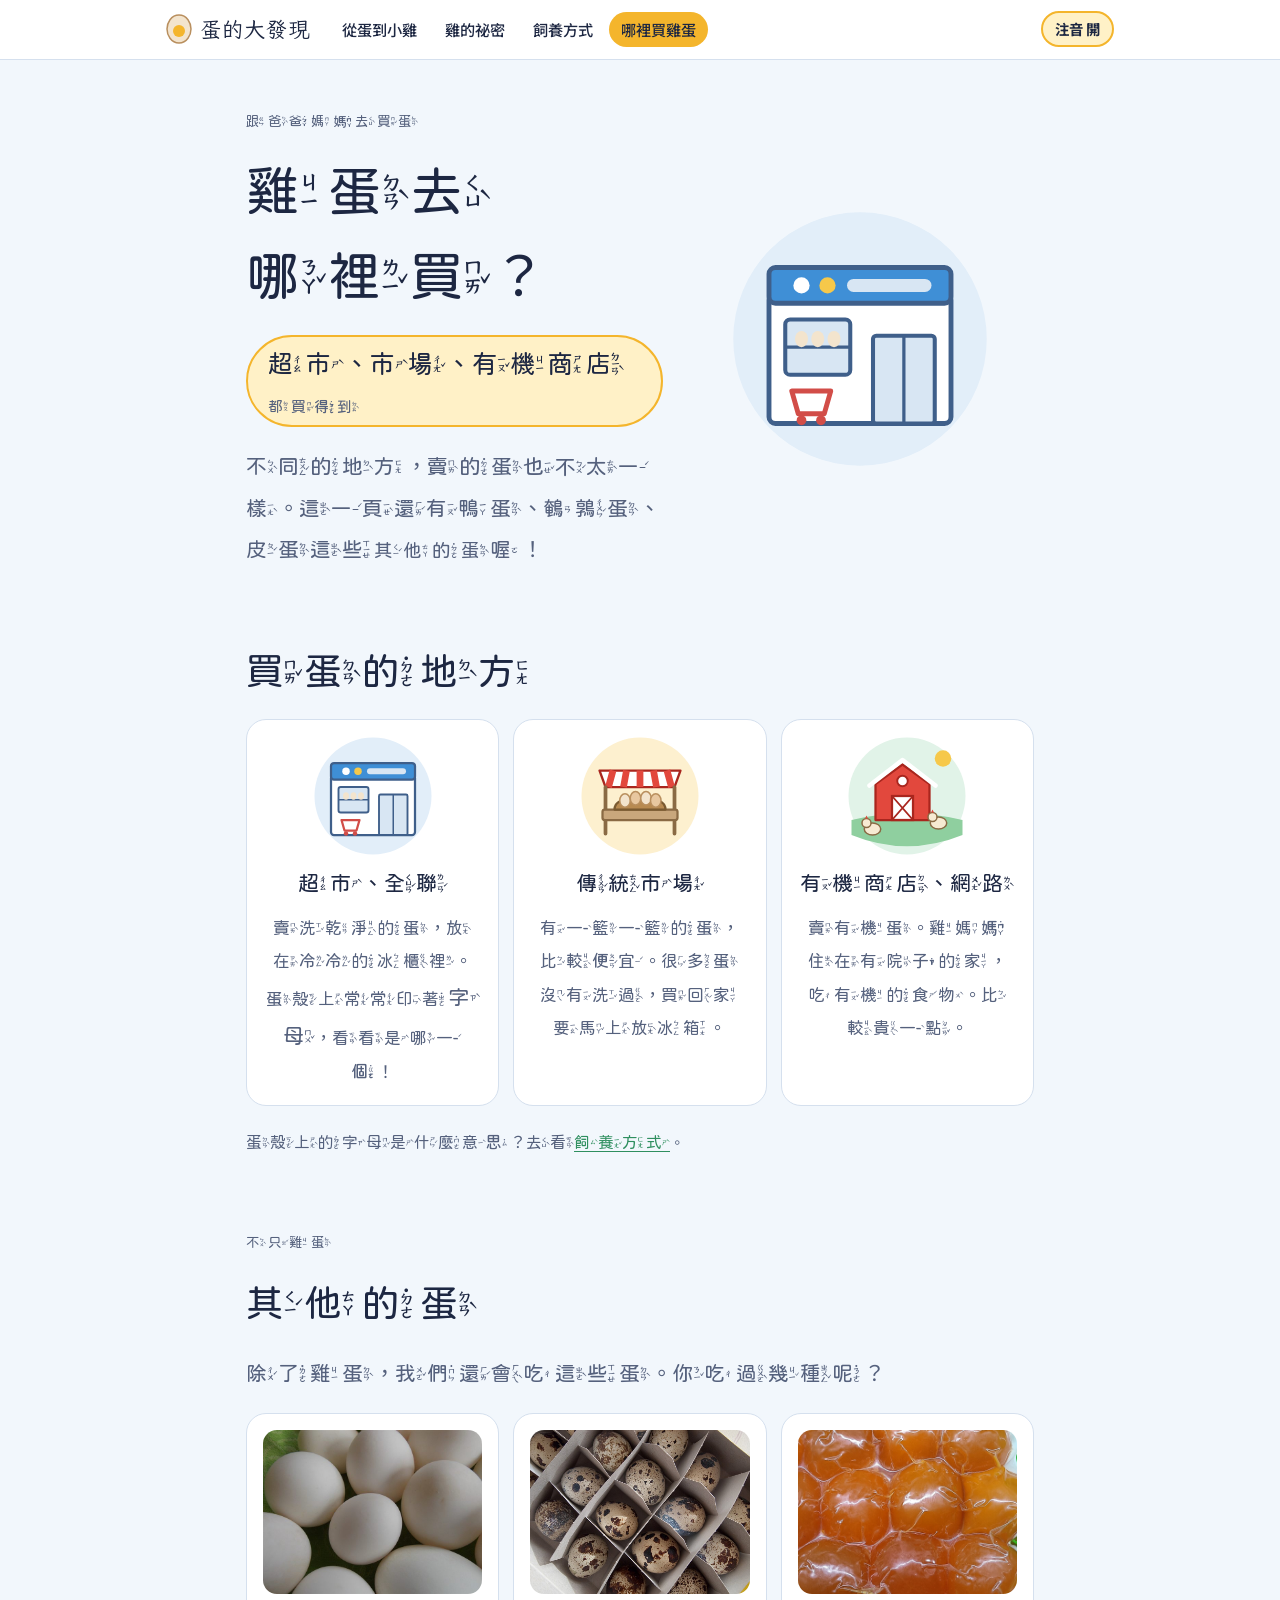
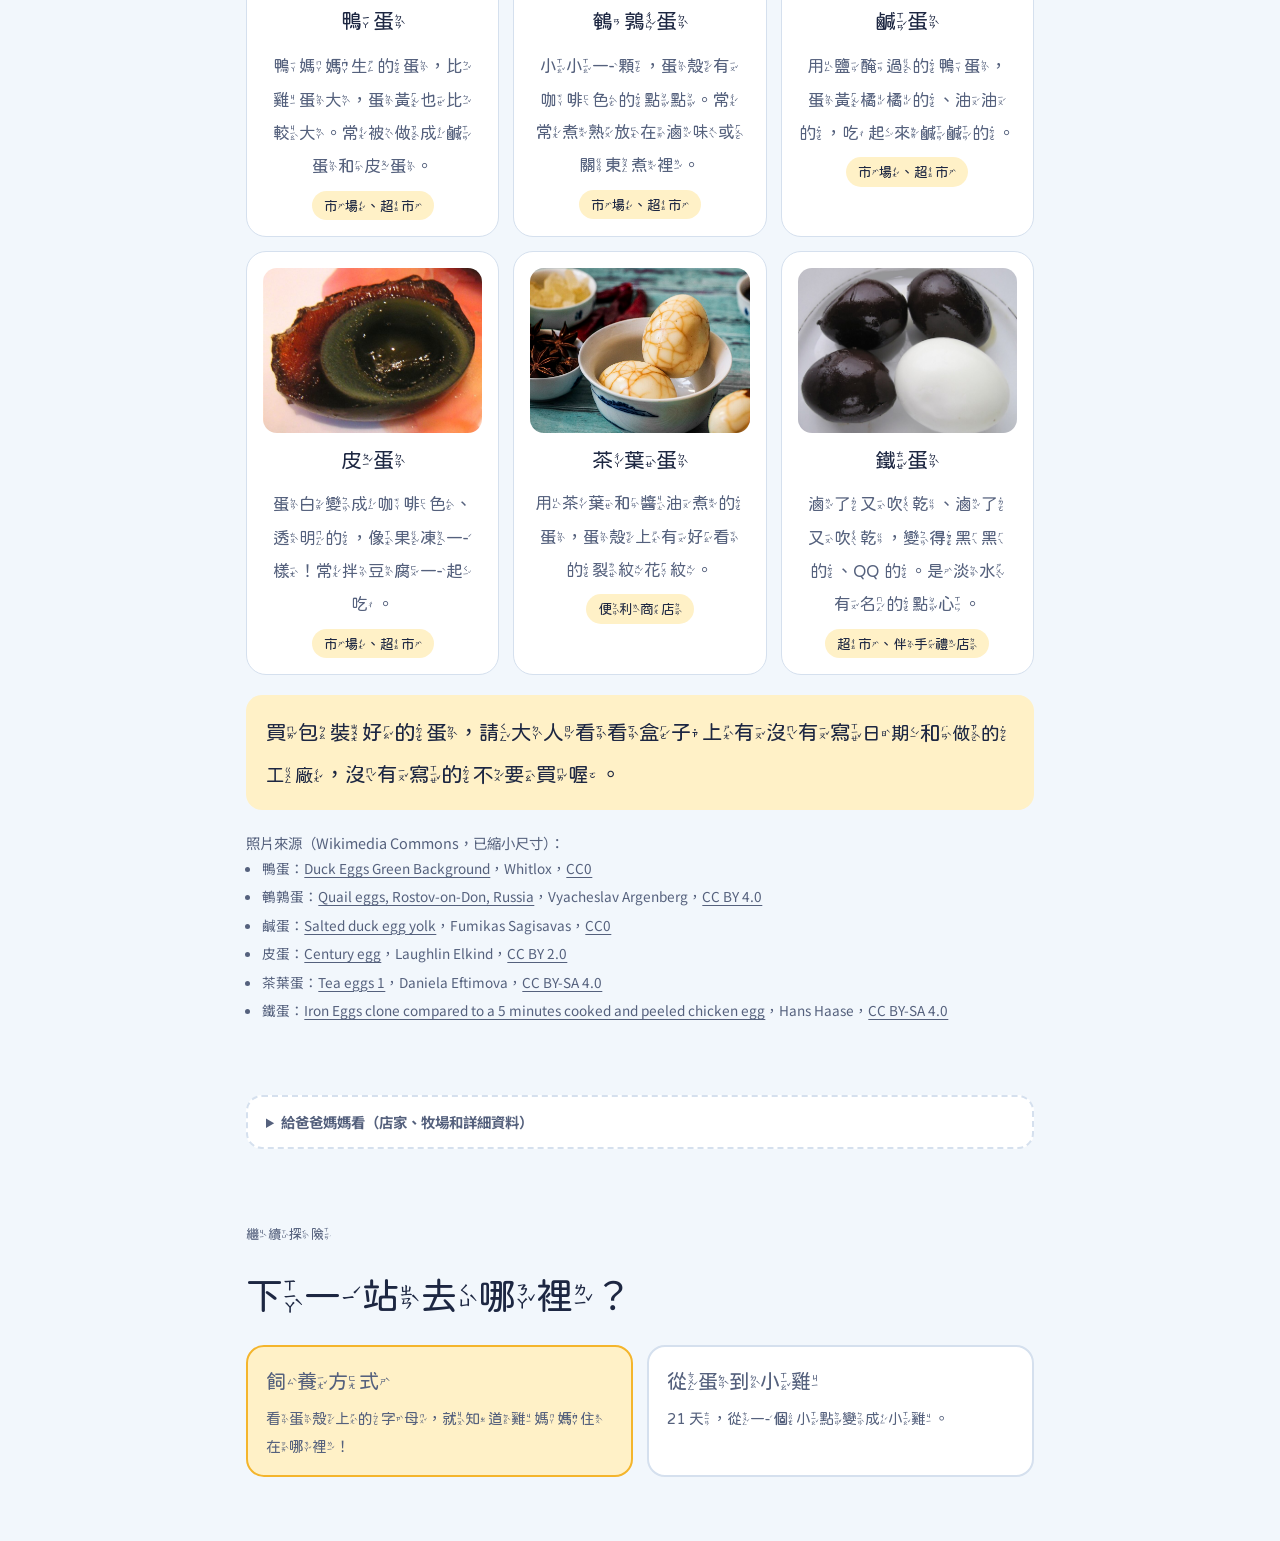
==== commit 7ae5bd5b: "Render zhuyin with the 注音粉圓 IVS font and add an on/off toggle - build-zhuyin.js now emits characters" ====
--- a/buy-eggs.html
+++ b/buy-eggs.html
@@ -9,7 +9,7 @@
 <link rel="preconnect" href="https://fonts.googleapis.com">
 <link rel="preconnect" href="https://fonts.gstatic.com" crossorigin>
 <link rel="stylesheet" href="https://fonts.googleapis.com/css2?family=Iansui&family=Noto+Sans+TC:wght@400;500;700&display=swap">
-<link rel="stylesheet" href="assets/style.css?v=3">
+<link rel="stylesheet" href="assets/style.css?v=4">
 <style>
 .farm h3 { font-size: 1.2rem; }
 .farm dl { margin: 0; display: grid; grid-template-columns: 5em 1fr; gap: 4px 10px; }
@@ -23,6 +23,8 @@
 .credits a { color: var(--muted); }
 .where-tag { display: inline-block; background: var(--yolk-soft); border-radius: 999px; padding: 2px 12px; font-size: 0.88rem; font-weight: 700; color: var(--ink); }
 </style>
+<link rel="preload" href="fonts/BpmfHuninn-subset.woff2" as="font" type="font/woff2" crossorigin>
+<script>try{if(localStorage.getItem("zhuyin")==="off")document.documentElement.classList.add("zy-off")}catch(e){}</script>
 </head>
 <body>
 <header class="site-head">
@@ -34,6 +36,7 @@
       <li><a href="farming.html">飼養方式</a></li>
       <li><a href="buy-eggs.html" aria-current="page">哪裡買雞蛋</a></li>
     </ul>
+    <button class="zy-toggle" type="button" aria-pressed="true" id="zyToggle">注音 開</button>
   </nav>
 </header>
 
@@ -41,79 +44,79 @@
 
   <header class="hero">
     <div class="hero-text">
-      <p class="eyebrow"><span class='zy'><span class='zu'><span class='zc'>跟<span class='zb' aria-hidden='true'><span class='zcol'><span class='zs'>ㄍㄣ</span></span></span></span></span><span class='zu'><span class='zc'>爸<span class='zb' aria-hidden='true'><span class='zcol'><span class='zs'>ㄅㄚ</span></span><span class='zt'>ˋ</span></span></span></span><span class='zu'><span class='zc'>爸<span class='zb' aria-hidden='true'><span class='zcol'><span class='zl'>˙</span><span class='zs'>ㄅㄚ</span></span></span></span></span><span class='zu'><span class='zc'>媽<span class='zb' aria-hidden='true'><span class='zcol'><span class='zs'>ㄇㄚ</span></span></span></span></span><span class='zu'><span class='zc'>媽<span class='zb' aria-hidden='true'><span class='zcol'><span class='zl'>˙</span><span class='zs'>ㄇㄚ</span></span></span></span></span><span class='zu'><span class='zc'>去<span class='zb' aria-hidden='true'><span class='zcol'><span class='zs'>ㄑㄩ</span></span><span class='zt'>ˋ</span></span></span></span><span class='zu'><span class='zc'>買<span class='zb' aria-hidden='true'><span class='zcol'><span class='zs'>ㄇㄞ</span></span><span class='zt'>ˇ</span></span></span></span><span class='zu'><span class='zc'>蛋<span class='zb' aria-hidden='true'><span class='zcol'><span class='zs'>ㄉㄢ</span></span><span class='zt'>ˋ</span></span></span></span></span></p>
-      <h1><span class='zy'><span class='zu'><span class='zc'>雞<span class='zb' aria-hidden='true'><span class='zcol'><span class='zs'>ㄐㄧ</span></span></span></span></span><span class='zu'><span class='zc'>蛋<span class='zb' aria-hidden='true'><span class='zcol'><span class='zs'>ㄉㄢ</span></span><span class='zt'>ˋ</span></span></span></span><span class='zu'><span class='zc'>去<span class='zb' aria-hidden='true'><span class='zcol'><span class='zs'>ㄑㄩ</span></span><span class='zt'>ˋ</span></span></span></span><span class='zu'><span class='zc'>哪<span class='zb' aria-hidden='true'><span class='zcol'><span class='zs'>ㄋㄚ</span></span><span class='zt'>ˇ</span></span></span></span><span class='zu'><span class='zc'>裡<span class='zb' aria-hidden='true'><span class='zcol'><span class='zs'>ㄌㄧ</span></span><span class='zt'>ˇ</span></span></span></span><span class='zu'><span class='zc'>買<span class='zb' aria-hidden='true'><span class='zcol'><span class='zs'>ㄇㄞ</span></span><span class='zt'>ˇ</span></span></span>？</span></span></h1>
-      <p class="answer"><span class='zy'><span class='zu'><span class='zc'>超<span class='zb' aria-hidden='true'><span class='zcol'><span class='zs'>ㄔㄠ</span></span></span></span></span><span class='zu'><span class='zc'>市<span class='zb' aria-hidden='true'><span class='zcol'><span class='zs'>ㄕ</span></span><span class='zt'>ˋ</span></span></span>、</span><span class='zu'><span class='zc'>市<span class='zb' aria-hidden='true'><span class='zcol'><span class='zs'>ㄕ</span></span><span class='zt'>ˋ</span></span></span></span><span class='zu'><span class='zc'>場<span class='zb' aria-hidden='true'><span class='zcol'><span class='zs'>ㄔㄤ</span></span><span class='zt'>ˇ</span></span></span>、</span><span class='zu'><span class='zc'>有<span class='zb' aria-hidden='true'><span class='zcol'><span class='zs'>ㄧㄡ</span></span><span class='zt'>ˇ</span></span></span></span><span class='zu'><span class='zc'>機<span class='zb' aria-hidden='true'><span class='zcol'><span class='zs'>ㄐㄧ</span></span></span></span></span><span class='zu'><span class='zc'>商<span class='zb' aria-hidden='true'><span class='zcol'><span class='zs'>ㄕㄤ</span></span></span></span></span><span class='zu'><span class='zc'>店<span class='zb' aria-hidden='true'><span class='zcol'><span class='zs'>ㄉㄧㄢ</span></span><span class='zt'>ˋ</span></span></span></span></span><small><span class='zy'><span class='zu'><span class='zc'>都<span class='zb' aria-hidden='true'><span class='zcol'><span class='zs'>ㄉㄡ</span></span></span></span></span><span class='zu'><span class='zc'>買<span class='zb' aria-hidden='true'><span class='zcol'><span class='zs'>ㄇㄞ</span></span><span class='zt'>ˇ</span></span></span></span><span class='zu'><span class='zc'>得<span class='zb' aria-hidden='true'><span class='zcol'><span class='zl'>˙</span><span class='zs'>ㄉㄜ</span></span></span></span></span><span class='zu'><span class='zc'>到<span class='zb' aria-hidden='true'><span class='zcol'><span class='zs'>ㄉㄠ</span></span><span class='zt'>ˋ</span></span></span></span></span></small></p>
-      <p class="lede"><span class='zy'><span class='zu'><span class='zc'>不<span class='zb' aria-hidden='true'><span class='zcol'><span class='zs'>ㄅㄨ</span></span><span class='zt'>ˋ</span></span></span></span><span class='zu'><span class='zc'>同<span class='zb' aria-hidden='true'><span class='zcol'><span class='zs'>ㄊㄨㄥ</span></span><span class='zt'>ˊ</span></span></span></span><span class='zu'><span class='zc'>的<span class='zb' aria-hidden='true'><span class='zcol'><span class='zl'>˙</span><span class='zs'>ㄉㄜ</span></span></span></span></span><span class='zu'><span class='zc'>地<span class='zb' aria-hidden='true'><span class='zcol'><span class='zs'>ㄉㄧ</span></span><span class='zt'>ˋ</span></span></span></span><span class='zu'><span class='zc'>方<span class='zb' aria-hidden='true'><span class='zcol'><span class='zl'>˙</span><span class='zs'>ㄈㄤ</span></span></span></span>，</span><span class='zu'><span class='zc'>賣<span class='zb' aria-hidden='true'><span class='zcol'><span class='zs'>ㄇㄞ</span></span><span class='zt'>ˋ</span></span></span></span><span class='zu'><span class='zc'>的<span class='zb' aria-hidden='true'><span class='zcol'><span class='zl'>˙</span><span class='zs'>ㄉㄜ</span></span></span></span></span><span class='zu'><span class='zc'>蛋<span class='zb' aria-hidden='true'><span class='zcol'><span class='zs'>ㄉㄢ</span></span><span class='zt'>ˋ</span></span></span></span><span class='zu'><span class='zc'>也<span class='zb' aria-hidden='true'><span class='zcol'><span class='zs'>ㄧㄝ</span></span><span class='zt'>ˇ</span></span></span></span><span class='zu'><span class='zc'>不<span class='zb' aria-hidden='true'><span class='zcol'><span class='zs'>ㄅㄨ</span></span><span class='zt'>ˊ</span></span></span></span><span class='zu'><span class='zc'>太<span class='zb' aria-hidden='true'><span class='zcol'><span class='zs'>ㄊㄞ</span></span><span class='zt'>ˋ</span></span></span></span><span class='zu'><span class='zc'>一<span class='zb' aria-hidden='true'><span class='zcol'><span class='zs'>ㄧ</span></span><span class='zt'>ˊ</span></span></span></span><span class='zu'><span class='zc'>樣<span class='zb' aria-hidden='true'><span class='zcol'><span class='zs'>ㄧㄤ</span></span><span class='zt'>ˋ</span></span></span>。</span><span class='zu'><span class='zc'>這<span class='zb' aria-hidden='true'><span class='zcol'><span class='zs'>ㄓㄜ</span></span><span class='zt'>ˋ</span></span></span></span><span class='zu'><span class='zc'>一<span class='zb' aria-hidden='true'><span class='zcol'><span class='zs'>ㄧ</span></span><span class='zt'>ˊ</span></span></span></span><span class='zu'><span class='zc'>頁<span class='zb' aria-hidden='true'><span class='zcol'><span class='zs'>ㄧㄝ</span></span><span class='zt'>ˋ</span></span></span></span><span class='zu'><span class='zc'>還<span class='zb' aria-hidden='true'><span class='zcol'><span class='zs'>ㄏㄞ</span></span><span class='zt'>ˊ</span></span></span></span><span class='zu'><span class='zc'>有<span class='zb' aria-hidden='true'><span class='zcol'><span class='zs'>ㄧㄡ</span></span><span class='zt'>ˇ</span></span></span></span><span class='zu'><span class='zc'>鴨<span class='zb' aria-hidden='true'><span class='zcol'><span class='zs'>ㄧㄚ</span></span></span></span></span><span class='zu'><span class='zc'>蛋<span class='zb' aria-hidden='true'><span class='zcol'><span class='zs'>ㄉㄢ</span></span><span class='zt'>ˋ</span></span></span>、</span><span class='zu'><span class='zc'>鵪<span class='zb' aria-hidden='true'><span class='zcol'><span class='zs'>ㄢ</span></span></span></span></span><span class='zu'><span class='zc'>鶉<span class='zb' aria-hidden='true'><span class='zcol'><span class='zs'>ㄔㄨㄣ</span></span><span class='zt'>ˊ</span></span></span></span><span class='zu'><span class='zc'>蛋<span class='zb' aria-hidden='true'><span class='zcol'><span class='zs'>ㄉㄢ</span></span><span class='zt'>ˋ</span></span></span>、</span><span class='zu'><span class='zc'>皮<span class='zb' aria-hidden='true'><span class='zcol'><span class='zs'>ㄆㄧ</span></span><span class='zt'>ˊ</span></span></span></span><span class='zu'><span class='zc'>蛋<span class='zb' aria-hidden='true'><span class='zcol'><span class='zs'>ㄉㄢ</span></span><span class='zt'>ˋ</span></span></span></span><span class='zu'><span class='zc'>這<span class='zb' aria-hidden='true'><span class='zcol'><span class='zs'>ㄓㄜ</span></span><span class='zt'>ˋ</span></span></span></span><span class='zu'><span class='zc'>些<span class='zb' aria-hidden='true'><span class='zcol'><span class='zs'>ㄒㄧㄝ</span></span></span></span></span></span><b><span class='zy'><span class='zu'><span class='zc'>其<span class='zb' aria-hidden='true'><span class='zcol'><span class='zs'>ㄑㄧ</span></span><span class='zt'>ˊ</span></span></span></span><span class='zu'><span class='zc'>他<span class='zb' aria-hidden='true'><span class='zcol'><span class='zs'>ㄊㄚ</span></span></span></span></span><span class='zu'><span class='zc'>的<span class='zb' aria-hidden='true'><span class='zcol'><span class='zl'>˙</span><span class='zs'>ㄉㄜ</span></span></span></span></span><span class='zu'><span class='zc'>蛋<span class='zb' aria-hidden='true'><span class='zcol'><span class='zs'>ㄉㄢ</span></span><span class='zt'>ˋ</span></span></span></span></span></b><span class='zy'><span class='zu'><span class='zc'>喔<span class='zb' aria-hidden='true'><span class='zcol'><span class='zs'>ㄛ</span></span></span></span>！</span></span></p>
+      <p class="eyebrow"><span class='zy'>跟爸爸󠇡媽媽󠇡去買蛋</span></p>
+      <h1><span class='zy'>雞蛋去哪裡買<span class='zp'>？</span></span></h1>
+      <p class="answer"><span class='zy'>超市<span class='zp'>、</span>市場<span class='zp'>、</span>有機商店</span><small><span class='zy'>都買得󠇡到</span></small></p>
+      <p class="lede"><span class='zy'>不同的地方<span class='zp'>，</span>賣的蛋也不󠇡太一󠇡樣<span class='zp'>。</span>這一󠇡頁還有鴨蛋<span class='zp'>、</span>鵪鶉蛋<span class='zp'>、</span>皮蛋這些</span><b><span class='zy'>其他的蛋</span></b><span class='zy'>喔<span class='zp'>！</span></span></p>
     </div>
     <img class="pic-lg" src="assets/img/store.svg" alt="超市">
   </header>
 
   <section aria-labelledby="places">
-    <h2 id="places"><span class='zy'><span class='zu'><span class='zc'>買<span class='zb' aria-hidden='true'><span class='zcol'><span class='zs'>ㄇㄞ</span></span><span class='zt'>ˇ</span></span></span></span><span class='zu'><span class='zc'>蛋<span class='zb' aria-hidden='true'><span class='zcol'><span class='zs'>ㄉㄢ</span></span><span class='zt'>ˋ</span></span></span></span><span class='zu'><span class='zc'>的<span class='zb' aria-hidden='true'><span class='zcol'><span class='zl'>˙</span><span class='zs'>ㄉㄜ</span></span></span></span></span><span class='zu'><span class='zc'>地<span class='zb' aria-hidden='true'><span class='zcol'><span class='zs'>ㄉㄧ</span></span><span class='zt'>ˋ</span></span></span></span><span class='zu'><span class='zc'>方<span class='zb' aria-hidden='true'><span class='zcol'><span class='zl'>˙</span><span class='zs'>ㄈㄤ</span></span></span></span></span></span></h2>
+    <h2 id="places"><span class='zy'>買蛋的地方</span></h2>
     <div class="grid-3">
       <div class="pic-card">
         <img class="pic" src="assets/img/store.svg" alt="超市">
-        <b><span class='zy'><span class='zu'><span class='zc'>超<span class='zb' aria-hidden='true'><span class='zcol'><span class='zs'>ㄔㄠ</span></span></span></span></span><span class='zu'><span class='zc'>市<span class='zb' aria-hidden='true'><span class='zcol'><span class='zs'>ㄕ</span></span><span class='zt'>ˋ</span></span></span>、</span><span class='zu'><span class='zc'>全<span class='zb' aria-hidden='true'><span class='zcol'><span class='zs'>ㄑㄩㄢ</span></span><span class='zt'>ˊ</span></span></span></span><span class='zu'><span class='zc'>聯<span class='zb' aria-hidden='true'><span class='zcol'><span class='zs'>ㄌㄧㄢ</span></span><span class='zt'>ˊ</span></span></span></span></span></b>
-        <p><span class='zy'><span class='zu'><span class='zc'>賣<span class='zb' aria-hidden='true'><span class='zcol'><span class='zs'>ㄇㄞ</span></span><span class='zt'>ˋ</span></span></span></span><span class='zu'><span class='zc'>洗<span class='zb' aria-hidden='true'><span class='zcol'><span class='zs'>ㄒㄧ</span></span><span class='zt'>ˇ</span></span></span></span><span class='zu'><span class='zc'>乾<span class='zb' aria-hidden='true'><span class='zcol'><span class='zs'>ㄍㄢ</span></span></span></span></span><span class='zu'><span class='zc'>淨<span class='zb' aria-hidden='true'><span class='zcol'><span class='zs'>ㄐㄧㄥ</span></span><span class='zt'>ˋ</span></span></span></span><span class='zu'><span class='zc'>的<span class='zb' aria-hidden='true'><span class='zcol'><span class='zl'>˙</span><span class='zs'>ㄉㄜ</span></span></span></span></span><span class='zu'><span class='zc'>蛋<span class='zb' aria-hidden='true'><span class='zcol'><span class='zs'>ㄉㄢ</span></span><span class='zt'>ˋ</span></span></span>，</span><span class='zu'><span class='zc'>放<span class='zb' aria-hidden='true'><span class='zcol'><span class='zs'>ㄈㄤ</span></span><span class='zt'>ˋ</span></span></span></span><span class='zu'><span class='zc'>在<span class='zb' aria-hidden='true'><span class='zcol'><span class='zs'>ㄗㄞ</span></span><span class='zt'>ˋ</span></span></span></span><span class='zu'><span class='zc'>冷<span class='zb' aria-hidden='true'><span class='zcol'><span class='zs'>ㄌㄥ</span></span><span class='zt'>ˇ</span></span></span></span><span class='zu'><span class='zc'>冷<span class='zb' aria-hidden='true'><span class='zcol'><span class='zs'>ㄌㄥ</span></span><span class='zt'>ˇ</span></span></span></span><span class='zu'><span class='zc'>的<span class='zb' aria-hidden='true'><span class='zcol'><span class='zl'>˙</span><span class='zs'>ㄉㄜ</span></span></span></span></span><span class='zu'><span class='zc'>冰<span class='zb' aria-hidden='true'><span class='zcol'><span class='zs'>ㄅㄧㄥ</span></span></span></span></span><span class='zu'><span class='zc'>櫃<span class='zb' aria-hidden='true'><span class='zcol'><span class='zs'>ㄍㄨㄟ</span></span><span class='zt'>ˋ</span></span></span></span><span class='zu'><span class='zc'>裡<span class='zb' aria-hidden='true'><span class='zcol'><span class='zs'>ㄌㄧ</span></span><span class='zt'>ˇ</span></span></span>。</span><span class='zu'><span class='zc'>蛋<span class='zb' aria-hidden='true'><span class='zcol'><span class='zs'>ㄉㄢ</span></span><span class='zt'>ˋ</span></span></span></span><span class='zu'><span class='zc'>殼<span class='zb' aria-hidden='true'><span class='zcol'><span class='zs'>ㄎㄜ</span></span><span class='zt'>ˊ</span></span></span></span><span class='zu'><span class='zc'>上<span class='zb' aria-hidden='true'><span class='zcol'><span class='zs'>ㄕㄤ</span></span><span class='zt'>ˋ</span></span></span></span><span class='zu'><span class='zc'>常<span class='zb' aria-hidden='true'><span class='zcol'><span class='zs'>ㄔㄤ</span></span><span class='zt'>ˊ</span></span></span></span><span class='zu'><span class='zc'>常<span class='zb' aria-hidden='true'><span class='zcol'><span class='zs'>ㄔㄤ</span></span><span class='zt'>ˊ</span></span></span></span><span class='zu'><span class='zc'>印<span class='zb' aria-hidden='true'><span class='zcol'><span class='zs'>ㄧㄣ</span></span><span class='zt'>ˋ</span></span></span></span><span class='zu'><span class='zc'>著<span class='zb' aria-hidden='true'><span class='zcol'><span class='zl'>˙</span><span class='zs'>ㄓㄜ</span></span></span></span></span></span><b><span class='zy'><span class='zu'><span class='zc'>字<span class='zb' aria-hidden='true'><span class='zcol'><span class='zs'>ㄗ</span></span><span class='zt'>ˋ</span></span></span></span><span class='zu'><span class='zc'>母<span class='zb' aria-hidden='true'><span class='zcol'><span class='zs'>ㄇㄨ</span></span><span class='zt'>ˇ</span></span></span></span></span></b><span class='zy'>，<span class='zu'><span class='zc'>看<span class='zb' aria-hidden='true'><span class='zcol'><span class='zs'>ㄎㄢ</span></span><span class='zt'>ˋ</span></span></span></span><span class='zu'><span class='zc'>看<span class='zb' aria-hidden='true'><span class='zcol'><span class='zs'>ㄎㄢ</span></span><span class='zt'>ˋ</span></span></span></span><span class='zu'><span class='zc'>是<span class='zb' aria-hidden='true'><span class='zcol'><span class='zs'>ㄕ</span></span><span class='zt'>ˋ</span></span></span></span><span class='zu'><span class='zc'>哪<span class='zb' aria-hidden='true'><span class='zcol'><span class='zs'>ㄋㄚ</span></span><span class='zt'>ˇ</span></span></span></span><span class='zu'><span class='zc'>一<span class='zb' aria-hidden='true'><span class='zcol'><span class='zs'>ㄧ</span></span><span class='zt'>ˊ</span></span></span></span><span class='zu'><span class='zc'>個<span class='zb' aria-hidden='true'><span class='zcol'><span class='zl'>˙</span><span class='zs'>ㄍㄜ</span></span></span></span>！</span></span></p>
+        <b><span class='zy'>超市<span class='zp'>、</span>全聯</span></b>
+        <p><span class='zy'>賣洗乾淨的蛋<span class='zp'>，</span>放在冷冷的冰櫃裡<span class='zp'>。</span>蛋殼上常常印著</span><b><span class='zy'>字母</span></b><span class='zy'><span class='zp'>，</span>看看是哪一󠇡個󠇡<span class='zp'>！</span></span></p>
       </div>
       <div class="pic-card">
         <img class="pic" src="assets/img/market.svg" alt="市場的雞蛋攤">
-        <b><span class='zy'><span class='zu'><span class='zc'>傳<span class='zb' aria-hidden='true'><span class='zcol'><span class='zs'>ㄔㄨㄢ</span></span><span class='zt'>ˊ</span></span></span></span><span class='zu'><span class='zc'>統<span class='zb' aria-hidden='true'><span class='zcol'><span class='zs'>ㄊㄨㄥ</span></span><span class='zt'>ˇ</span></span></span></span><span class='zu'><span class='zc'>市<span class='zb' aria-hidden='true'><span class='zcol'><span class='zs'>ㄕ</span></span><span class='zt'>ˋ</span></span></span></span><span class='zu'><span class='zc'>場<span class='zb' aria-hidden='true'><span class='zcol'><span class='zs'>ㄔㄤ</span></span><span class='zt'>ˇ</span></span></span></span></span></b>
-        <p><span class='zy'><span class='zu'><span class='zc'>有<span class='zb' aria-hidden='true'><span class='zcol'><span class='zs'>ㄧㄡ</span></span><span class='zt'>ˇ</span></span></span></span><span class='zu'><span class='zc'>一<span class='zb' aria-hidden='true'><span class='zcol'><span class='zs'>ㄧ</span></span><span class='zt'>ˋ</span></span></span></span><span class='zu'><span class='zc'>籃<span class='zb' aria-hidden='true'><span class='zcol'><span class='zs'>ㄌㄢ</span></span><span class='zt'>ˊ</span></span></span></span><span class='zu'><span class='zc'>一<span class='zb' aria-hidden='true'><span class='zcol'><span class='zs'>ㄧ</span></span><span class='zt'>ˋ</span></span></span></span><span class='zu'><span class='zc'>籃<span class='zb' aria-hidden='true'><span class='zcol'><span class='zs'>ㄌㄢ</span></span><span class='zt'>ˊ</span></span></span></span><span class='zu'><span class='zc'>的<span class='zb' aria-hidden='true'><span class='zcol'><span class='zl'>˙</span><span class='zs'>ㄉㄜ</span></span></span></span></span><span class='zu'><span class='zc'>蛋<span class='zb' aria-hidden='true'><span class='zcol'><span class='zs'>ㄉㄢ</span></span><span class='zt'>ˋ</span></span></span>，</span><span class='zu'><span class='zc'>比<span class='zb' aria-hidden='true'><span class='zcol'><span class='zs'>ㄅㄧ</span></span><span class='zt'>ˇ</span></span></span></span><span class='zu'><span class='zc'>較<span class='zb' aria-hidden='true'><span class='zcol'><span class='zs'>ㄐㄧㄠ</span></span><span class='zt'>ˋ</span></span></span></span><span class='zu'><span class='zc'>便<span class='zb' aria-hidden='true'><span class='zcol'><span class='zs'>ㄆㄧㄢ</span></span><span class='zt'>ˊ</span></span></span></span><span class='zu'><span class='zc'>宜<span class='zb' aria-hidden='true'><span class='zcol'><span class='zs'>ㄧ</span></span><span class='zt'>ˊ</span></span></span>。</span><span class='zu'><span class='zc'>很<span class='zb' aria-hidden='true'><span class='zcol'><span class='zs'>ㄏㄣ</span></span><span class='zt'>ˇ</span></span></span></span><span class='zu'><span class='zc'>多<span class='zb' aria-hidden='true'><span class='zcol'><span class='zs'>ㄉㄨㄛ</span></span></span></span></span><span class='zu'><span class='zc'>蛋<span class='zb' aria-hidden='true'><span class='zcol'><span class='zs'>ㄉㄢ</span></span><span class='zt'>ˋ</span></span></span></span><span class='zu'><span class='zc'>沒<span class='zb' aria-hidden='true'><span class='zcol'><span class='zs'>ㄇㄟ</span></span><span class='zt'>ˊ</span></span></span></span><span class='zu'><span class='zc'>有<span class='zb' aria-hidden='true'><span class='zcol'><span class='zs'>ㄧㄡ</span></span><span class='zt'>ˇ</span></span></span></span><span class='zu'><span class='zc'>洗<span class='zb' aria-hidden='true'><span class='zcol'><span class='zs'>ㄒㄧ</span></span><span class='zt'>ˇ</span></span></span></span><span class='zu'><span class='zc'>過<span class='zb' aria-hidden='true'><span class='zcol'><span class='zs'>ㄍㄨㄛ</span></span><span class='zt'>ˋ</span></span></span>，</span><span class='zu'><span class='zc'>買<span class='zb' aria-hidden='true'><span class='zcol'><span class='zs'>ㄇㄞ</span></span><span class='zt'>ˇ</span></span></span></span><span class='zu'><span class='zc'>回<span class='zb' aria-hidden='true'><span class='zcol'><span class='zs'>ㄏㄨㄟ</span></span><span class='zt'>ˊ</span></span></span></span><span class='zu'><span class='zc'>家<span class='zb' aria-hidden='true'><span class='zcol'><span class='zs'>ㄐㄧㄚ</span></span></span></span></span><span class='zu'><span class='zc'>要<span class='zb' aria-hidden='true'><span class='zcol'><span class='zs'>ㄧㄠ</span></span><span class='zt'>ˋ</span></span></span></span><span class='zu'><span class='zc'>馬<span class='zb' aria-hidden='true'><span class='zcol'><span class='zs'>ㄇㄚ</span></span><span class='zt'>ˇ</span></span></span></span><span class='zu'><span class='zc'>上<span class='zb' aria-hidden='true'><span class='zcol'><span class='zs'>ㄕㄤ</span></span><span class='zt'>ˋ</span></span></span></span><span class='zu'><span class='zc'>放<span class='zb' aria-hidden='true'><span class='zcol'><span class='zs'>ㄈㄤ</span></span><span class='zt'>ˋ</span></span></span></span><span class='zu'><span class='zc'>冰<span class='zb' aria-hidden='true'><span class='zcol'><span class='zs'>ㄅㄧㄥ</span></span></span></span></span><span class='zu'><span class='zc'>箱<span class='zb' aria-hidden='true'><span class='zcol'><span class='zs'>ㄒㄧㄤ</span></span></span></span>。</span></span></p>
+        <b><span class='zy'>傳統市場</span></b>
+        <p><span class='zy'>有一󠇢籃一󠇢籃的蛋<span class='zp'>，</span>比較便󠇡宜<span class='zp'>。</span>很多蛋沒有洗過<span class='zp'>，</span>買回家要馬上放冰箱<span class='zp'>。</span></span></p>
       </div>
       <div class="pic-card">
         <img class="pic" src="assets/img/farm.svg" alt="有院子的農場">
-        <b><span class='zy'><span class='zu'><span class='zc'>有<span class='zb' aria-hidden='true'><span class='zcol'><span class='zs'>ㄧㄡ</span></span><span class='zt'>ˇ</span></span></span></span><span class='zu'><span class='zc'>機<span class='zb' aria-hidden='true'><span class='zcol'><span class='zs'>ㄐㄧ</span></span></span></span></span><span class='zu'><span class='zc'>商<span class='zb' aria-hidden='true'><span class='zcol'><span class='zs'>ㄕㄤ</span></span></span></span></span><span class='zu'><span class='zc'>店<span class='zb' aria-hidden='true'><span class='zcol'><span class='zs'>ㄉㄧㄢ</span></span><span class='zt'>ˋ</span></span></span>、</span><span class='zu'><span class='zc'>網<span class='zb' aria-hidden='true'><span class='zcol'><span class='zs'>ㄨㄤ</span></span><span class='zt'>ˇ</span></span></span></span><span class='zu'><span class='zc'>路<span class='zb' aria-hidden='true'><span class='zcol'><span class='zs'>ㄌㄨ</span></span><span class='zt'>ˋ</span></span></span></span></span></b>
-        <p><span class='zy'><span class='zu'><span class='zc'>賣<span class='zb' aria-hidden='true'><span class='zcol'><span class='zs'>ㄇㄞ</span></span><span class='zt'>ˋ</span></span></span></span><span class='zu'><span class='zc'>有<span class='zb' aria-hidden='true'><span class='zcol'><span class='zs'>ㄧㄡ</span></span><span class='zt'>ˇ</span></span></span></span><span class='zu'><span class='zc'>機<span class='zb' aria-hidden='true'><span class='zcol'><span class='zs'>ㄐㄧ</span></span></span></span></span><span class='zu'><span class='zc'>蛋<span class='zb' aria-hidden='true'><span class='zcol'><span class='zs'>ㄉㄢ</span></span><span class='zt'>ˋ</span></span></span>。</span><span class='zu'><span class='zc'>雞<span class='zb' aria-hidden='true'><span class='zcol'><span class='zs'>ㄐㄧ</span></span></span></span></span><span class='zu'><span class='zc'>媽<span class='zb' aria-hidden='true'><span class='zcol'><span class='zs'>ㄇㄚ</span></span></span></span></span><span class='zu'><span class='zc'>媽<span class='zb' aria-hidden='true'><span class='zcol'><span class='zl'>˙</span><span class='zs'>ㄇㄚ</span></span></span></span></span><span class='zu'><span class='zc'>住<span class='zb' aria-hidden='true'><span class='zcol'><span class='zs'>ㄓㄨ</span></span><span class='zt'>ˋ</span></span></span></span><span class='zu'><span class='zc'>在<span class='zb' aria-hidden='true'><span class='zcol'><span class='zs'>ㄗㄞ</span></span><span class='zt'>ˋ</span></span></span></span><span class='zu'><span class='zc'>有<span class='zb' aria-hidden='true'><span class='zcol'><span class='zs'>ㄧㄡ</span></span><span class='zt'>ˇ</span></span></span></span><span class='zu'><span class='zc'>院<span class='zb' aria-hidden='true'><span class='zcol'><span class='zs'>ㄩㄢ</span></span><span class='zt'>ˋ</span></span></span></span><span class='zu'><span class='zc'>子<span class='zb' aria-hidden='true'><span class='zcol'><span class='zl'>˙</span><span class='zs'>ㄗ</span></span></span></span></span><span class='zu'><span class='zc'>的<span class='zb' aria-hidden='true'><span class='zcol'><span class='zl'>˙</span><span class='zs'>ㄉㄜ</span></span></span></span></span><span class='zu'><span class='zc'>家<span class='zb' aria-hidden='true'><span class='zcol'><span class='zs'>ㄐㄧㄚ</span></span></span></span>，</span><span class='zu'><span class='zc'>吃<span class='zb' aria-hidden='true'><span class='zcol'><span class='zs'>ㄔ</span></span></span></span></span><span class='zu'><span class='zc'>有<span class='zb' aria-hidden='true'><span class='zcol'><span class='zs'>ㄧㄡ</span></span><span class='zt'>ˇ</span></span></span></span><span class='zu'><span class='zc'>機<span class='zb' aria-hidden='true'><span class='zcol'><span class='zs'>ㄐㄧ</span></span></span></span></span><span class='zu'><span class='zc'>的<span class='zb' aria-hidden='true'><span class='zcol'><span class='zl'>˙</span><span class='zs'>ㄉㄜ</span></span></span></span></span><span class='zu'><span class='zc'>食<span class='zb' aria-hidden='true'><span class='zcol'><span class='zs'>ㄕ</span></span><span class='zt'>ˊ</span></span></span></span><span class='zu'><span class='zc'>物<span class='zb' aria-hidden='true'><span class='zcol'><span class='zs'>ㄨ</span></span><span class='zt'>ˋ</span></span></span>。</span><span class='zu'><span class='zc'>比<span class='zb' aria-hidden='true'><span class='zcol'><span class='zs'>ㄅㄧ</span></span><span class='zt'>ˇ</span></span></span></span><span class='zu'><span class='zc'>較<span class='zb' aria-hidden='true'><span class='zcol'><span class='zs'>ㄐㄧㄠ</span></span><span class='zt'>ˋ</span></span></span></span><span class='zu'><span class='zc'>貴<span class='zb' aria-hidden='true'><span class='zcol'><span class='zs'>ㄍㄨㄟ</span></span><span class='zt'>ˋ</span></span></span></span><span class='zu'><span class='zc'>一<span class='zb' aria-hidden='true'><span class='zcol'><span class='zs'>ㄧ</span></span><span class='zt'>ˋ</span></span></span></span><span class='zu'><span class='zc'>點<span class='zb' aria-hidden='true'><span class='zcol'><span class='zs'>ㄉㄧㄢ</span></span><span class='zt'>ˇ</span></span></span>。</span></span></p>
-      </div>
-    </div>
-    <p class="note"><span class='zy'><span class='zu'><span class='zc'>蛋<span class='zb' aria-hidden='true'><span class='zcol'><span class='zs'>ㄉㄢ</span></span><span class='zt'>ˋ</span></span></span></span><span class='zu'><span class='zc'>殼<span class='zb' aria-hidden='true'><span class='zcol'><span class='zs'>ㄎㄜ</span></span><span class='zt'>ˊ</span></span></span></span><span class='zu'><span class='zc'>上<span class='zb' aria-hidden='true'><span class='zcol'><span class='zs'>ㄕㄤ</span></span><span class='zt'>ˋ</span></span></span></span><span class='zu'><span class='zc'>的<span class='zb' aria-hidden='true'><span class='zcol'><span class='zl'>˙</span><span class='zs'>ㄉㄜ</span></span></span></span></span><span class='zu'><span class='zc'>字<span class='zb' aria-hidden='true'><span class='zcol'><span class='zs'>ㄗ</span></span><span class='zt'>ˋ</span></span></span></span><span class='zu'><span class='zc'>母<span class='zb' aria-hidden='true'><span class='zcol'><span class='zs'>ㄇㄨ</span></span><span class='zt'>ˇ</span></span></span></span><span class='zu'><span class='zc'>是<span class='zb' aria-hidden='true'><span class='zcol'><span class='zs'>ㄕ</span></span><span class='zt'>ˋ</span></span></span></span><span class='zu'><span class='zc'>什<span class='zb' aria-hidden='true'><span class='zcol'><span class='zs'>ㄕㄣ</span></span><span class='zt'>ˊ</span></span></span></span><span class='zu'><span class='zc'>麼<span class='zb' aria-hidden='true'><span class='zcol'><span class='zl'>˙</span><span class='zs'>ㄇㄜ</span></span></span></span></span><span class='zu'><span class='zc'>意<span class='zb' aria-hidden='true'><span class='zcol'><span class='zs'>ㄧ</span></span><span class='zt'>ˋ</span></span></span></span><span class='zu'><span class='zc'>思<span class='zb' aria-hidden='true'><span class='zcol'><span class='zl'>˙</span><span class='zs'>ㄙ</span></span></span></span>？</span><span class='zu'><span class='zc'>去<span class='zb' aria-hidden='true'><span class='zcol'><span class='zs'>ㄑㄩ</span></span><span class='zt'>ˋ</span></span></span></span><span class='zu'><span class='zc'>看<span class='zb' aria-hidden='true'><span class='zcol'><span class='zs'>ㄎㄢ</span></span><span class='zt'>ˋ</span></span></span></span></span><a href="farming.html#letters"><span class='zy'><span class='zu'><span class='zc'>飼<span class='zb' aria-hidden='true'><span class='zcol'><span class='zs'>ㄙ</span></span><span class='zt'>ˋ</span></span></span></span><span class='zu'><span class='zc'>養<span class='zb' aria-hidden='true'><span class='zcol'><span class='zs'>ㄧㄤ</span></span><span class='zt'>ˇ</span></span></span></span><span class='zu'><span class='zc'>方<span class='zb' aria-hidden='true'><span class='zcol'><span class='zs'>ㄈㄤ</span></span></span></span></span><span class='zu'><span class='zc'>式<span class='zb' aria-hidden='true'><span class='zcol'><span class='zs'>ㄕ</span></span><span class='zt'>ˋ</span></span></span></span></span></a>。</p>
+        <b><span class='zy'>有機商店<span class='zp'>、</span>網路</span></b>
+        <p><span class='zy'>賣有機蛋<span class='zp'>。</span>雞媽媽󠇡住在有院子󠇡的家<span class='zp'>，</span>吃有機的食物<span class='zp'>。</span>比較貴一󠇢點<span class='zp'>。</span></span></p>
+      </div>
+    </div>
+    <p class="note"><span class='zy'>蛋殼上的字母是什麼意思󠇢<span class='zp'>？</span>去看</span><a href="farming.html#letters"><span class='zy'>飼養方式</span></a>。</p>
   </section>
 
   <section aria-labelledby="other" id="other">
-    <p class="eyebrow"><span class='zy'><span class='zu'><span class='zc'>不<span class='zb' aria-hidden='true'><span class='zcol'><span class='zs'>ㄅㄨ</span></span><span class='zt'>ˋ</span></span></span></span><span class='zu'><span class='zc'>只<span class='zb' aria-hidden='true'><span class='zcol'><span class='zs'>ㄓ</span></span><span class='zt'>ˇ</span></span></span></span><span class='zu'><span class='zc'>雞<span class='zb' aria-hidden='true'><span class='zcol'><span class='zs'>ㄐㄧ</span></span></span></span></span><span class='zu'><span class='zc'>蛋<span class='zb' aria-hidden='true'><span class='zcol'><span class='zs'>ㄉㄢ</span></span><span class='zt'>ˋ</span></span></span></span></span></p>
-    <h2 id="other-title"><span class='zy'><span class='zu'><span class='zc'>其<span class='zb' aria-hidden='true'><span class='zcol'><span class='zs'>ㄑㄧ</span></span><span class='zt'>ˊ</span></span></span></span><span class='zu'><span class='zc'>他<span class='zb' aria-hidden='true'><span class='zcol'><span class='zs'>ㄊㄚ</span></span></span></span></span><span class='zu'><span class='zc'>的<span class='zb' aria-hidden='true'><span class='zcol'><span class='zl'>˙</span><span class='zs'>ㄉㄜ</span></span></span></span></span><span class='zu'><span class='zc'>蛋<span class='zb' aria-hidden='true'><span class='zcol'><span class='zs'>ㄉㄢ</span></span><span class='zt'>ˋ</span></span></span></span></span></h2>
-    <p class="lede"><span class='zy'><span class='zu'><span class='zc'>除<span class='zb' aria-hidden='true'><span class='zcol'><span class='zs'>ㄔㄨ</span></span><span class='zt'>ˊ</span></span></span></span><span class='zu'><span class='zc'>了<span class='zb' aria-hidden='true'><span class='zcol'><span class='zl'>˙</span><span class='zs'>ㄌㄜ</span></span></span></span></span><span class='zu'><span class='zc'>雞<span class='zb' aria-hidden='true'><span class='zcol'><span class='zs'>ㄐㄧ</span></span></span></span></span><span class='zu'><span class='zc'>蛋<span class='zb' aria-hidden='true'><span class='zcol'><span class='zs'>ㄉㄢ</span></span><span class='zt'>ˋ</span></span></span>，</span><span class='zu'><span class='zc'>我<span class='zb' aria-hidden='true'><span class='zcol'><span class='zs'>ㄨㄛ</span></span><span class='zt'>ˇ</span></span></span></span><span class='zu'><span class='zc'>們<span class='zb' aria-hidden='true'><span class='zcol'><span class='zl'>˙</span><span class='zs'>ㄇㄣ</span></span></span></span></span><span class='zu'><span class='zc'>還<span class='zb' aria-hidden='true'><span class='zcol'><span class='zs'>ㄏㄞ</span></span><span class='zt'>ˊ</span></span></span></span><span class='zu'><span class='zc'>會<span class='zb' aria-hidden='true'><span class='zcol'><span class='zs'>ㄏㄨㄟ</span></span><span class='zt'>ˋ</span></span></span></span><span class='zu'><span class='zc'>吃<span class='zb' aria-hidden='true'><span class='zcol'><span class='zs'>ㄔ</span></span></span></span></span><span class='zu'><span class='zc'>這<span class='zb' aria-hidden='true'><span class='zcol'><span class='zs'>ㄓㄜ</span></span><span class='zt'>ˋ</span></span></span></span><span class='zu'><span class='zc'>些<span class='zb' aria-hidden='true'><span class='zcol'><span class='zs'>ㄒㄧㄝ</span></span></span></span></span><span class='zu'><span class='zc'>蛋<span class='zb' aria-hidden='true'><span class='zcol'><span class='zs'>ㄉㄢ</span></span><span class='zt'>ˋ</span></span></span>。</span><span class='zu'><span class='zc'>你<span class='zb' aria-hidden='true'><span class='zcol'><span class='zs'>ㄋㄧ</span></span><span class='zt'>ˇ</span></span></span></span><span class='zu'><span class='zc'>吃<span class='zb' aria-hidden='true'><span class='zcol'><span class='zs'>ㄔ</span></span></span></span></span><span class='zu'><span class='zc'>過<span class='zb' aria-hidden='true'><span class='zcol'><span class='zs'>ㄍㄨㄛ</span></span><span class='zt'>ˋ</span></span></span></span><span class='zu'><span class='zc'>幾<span class='zb' aria-hidden='true'><span class='zcol'><span class='zs'>ㄐㄧ</span></span><span class='zt'>ˇ</span></span></span></span><span class='zu'><span class='zc'>種<span class='zb' aria-hidden='true'><span class='zcol'><span class='zs'>ㄓㄨㄥ</span></span><span class='zt'>ˇ</span></span></span></span><span class='zu'><span class='zc'>呢<span class='zb' aria-hidden='true'><span class='zcol'><span class='zl'>˙</span><span class='zs'>ㄋㄜ</span></span></span></span>？</span></span></p>
+    <p class="eyebrow"><span class='zy'>不只雞蛋</span></p>
+    <h2 id="other-title"><span class='zy'>其他的蛋</span></h2>
+    <p class="lede"><span class='zy'>除了雞蛋<span class='zp'>，</span>我們還會吃這些蛋<span class='zp'>。</span>你吃過幾種呢<span class='zp'>？</span></span></p>
     <div class="grid-3">
       <div class="pic-card">
         <img class="photo" src="assets/photos/duck-eggs.jpg" alt="一堆淡綠色的鴨蛋" width="640" height="480" loading="lazy">
-        <b><span class='zy'><span class='zu'><span class='zc'>鴨<span class='zb' aria-hidden='true'><span class='zcol'><span class='zs'>ㄧㄚ</span></span></span></span></span><span class='zu'><span class='zc'>蛋<span class='zb' aria-hidden='true'><span class='zcol'><span class='zs'>ㄉㄢ</span></span><span class='zt'>ˋ</span></span></span></span></span></b>
-        <p><span class='zy'><span class='zu'><span class='zc'>鴨<span class='zb' aria-hidden='true'><span class='zcol'><span class='zs'>ㄧㄚ</span></span></span></span></span><span class='zu'><span class='zc'>媽<span class='zb' aria-hidden='true'><span class='zcol'><span class='zs'>ㄇㄚ</span></span></span></span></span><span class='zu'><span class='zc'>媽<span class='zb' aria-hidden='true'><span class='zcol'><span class='zl'>˙</span><span class='zs'>ㄇㄚ</span></span></span></span></span><span class='zu'><span class='zc'>生<span class='zb' aria-hidden='true'><span class='zcol'><span class='zs'>ㄕㄥ</span></span></span></span></span><span class='zu'><span class='zc'>的<span class='zb' aria-hidden='true'><span class='zcol'><span class='zl'>˙</span><span class='zs'>ㄉㄜ</span></span></span></span></span><span class='zu'><span class='zc'>蛋<span class='zb' aria-hidden='true'><span class='zcol'><span class='zs'>ㄉㄢ</span></span><span class='zt'>ˋ</span></span></span>，</span><span class='zu'><span class='zc'>比<span class='zb' aria-hidden='true'><span class='zcol'><span class='zs'>ㄅㄧ</span></span><span class='zt'>ˇ</span></span></span></span><span class='zu'><span class='zc'>雞<span class='zb' aria-hidden='true'><span class='zcol'><span class='zs'>ㄐㄧ</span></span></span></span></span><span class='zu'><span class='zc'>蛋<span class='zb' aria-hidden='true'><span class='zcol'><span class='zs'>ㄉㄢ</span></span><span class='zt'>ˋ</span></span></span></span><span class='zu'><span class='zc'>大<span class='zb' aria-hidden='true'><span class='zcol'><span class='zs'>ㄉㄚ</span></span><span class='zt'>ˋ</span></span></span>，</span><span class='zu'><span class='zc'>蛋<span class='zb' aria-hidden='true'><span class='zcol'><span class='zs'>ㄉㄢ</span></span><span class='zt'>ˋ</span></span></span></span><span class='zu'><span class='zc'>黃<span class='zb' aria-hidden='true'><span class='zcol'><span class='zs'>ㄏㄨㄤ</span></span><span class='zt'>ˊ</span></span></span></span><span class='zu'><span class='zc'>也<span class='zb' aria-hidden='true'><span class='zcol'><span class='zs'>ㄧㄝ</span></span><span class='zt'>ˇ</span></span></span></span><span class='zu'><span class='zc'>比<span class='zb' aria-hidden='true'><span class='zcol'><span class='zs'>ㄅㄧ</span></span><span class='zt'>ˇ</span></span></span></span><span class='zu'><span class='zc'>較<span class='zb' aria-hidden='true'><span class='zcol'><span class='zs'>ㄐㄧㄠ</span></span><span class='zt'>ˋ</span></span></span></span><span class='zu'><span class='zc'>大<span class='zb' aria-hidden='true'><span class='zcol'><span class='zs'>ㄉㄚ</span></span><span class='zt'>ˋ</span></span></span>。</span><span class='zu'><span class='zc'>常<span class='zb' aria-hidden='true'><span class='zcol'><span class='zs'>ㄔㄤ</span></span><span class='zt'>ˊ</span></span></span></span><span class='zu'><span class='zc'>被<span class='zb' aria-hidden='true'><span class='zcol'><span class='zs'>ㄅㄟ</span></span><span class='zt'>ˋ</span></span></span></span><span class='zu'><span class='zc'>做<span class='zb' aria-hidden='true'><span class='zcol'><span class='zs'>ㄗㄨㄛ</span></span><span class='zt'>ˋ</span></span></span></span><span class='zu'><span class='zc'>成<span class='zb' aria-hidden='true'><span class='zcol'><span class='zs'>ㄔㄥ</span></span><span class='zt'>ˊ</span></span></span></span><span class='zu'><span class='zc'>鹹<span class='zb' aria-hidden='true'><span class='zcol'><span class='zs'>ㄒㄧㄢ</span></span><span class='zt'>ˊ</span></span></span></span><span class='zu'><span class='zc'>蛋<span class='zb' aria-hidden='true'><span class='zcol'><span class='zs'>ㄉㄢ</span></span><span class='zt'>ˋ</span></span></span></span><span class='zu'><span class='zc'>和<span class='zb' aria-hidden='true'><span class='zcol'><span class='zs'>ㄏㄢ</span></span><span class='zt'>ˋ</span></span></span></span><span class='zu'><span class='zc'>皮<span class='zb' aria-hidden='true'><span class='zcol'><span class='zs'>ㄆㄧ</span></span><span class='zt'>ˊ</span></span></span></span><span class='zu'><span class='zc'>蛋<span class='zb' aria-hidden='true'><span class='zcol'><span class='zs'>ㄉㄢ</span></span><span class='zt'>ˋ</span></span></span>。</span></span></p>
-        <span class="where-tag"><span class='zy'><span class='zu'><span class='zc'>市<span class='zb' aria-hidden='true'><span class='zcol'><span class='zs'>ㄕ</span></span><span class='zt'>ˋ</span></span></span></span><span class='zu'><span class='zc'>場<span class='zb' aria-hidden='true'><span class='zcol'><span class='zs'>ㄔㄤ</span></span><span class='zt'>ˇ</span></span></span>、</span><span class='zu'><span class='zc'>超<span class='zb' aria-hidden='true'><span class='zcol'><span class='zs'>ㄔㄠ</span></span></span></span></span><span class='zu'><span class='zc'>市<span class='zb' aria-hidden='true'><span class='zcol'><span class='zs'>ㄕ</span></span><span class='zt'>ˋ</span></span></span></span></span></span>
+        <b><span class='zy'>鴨蛋</span></b>
+        <p><span class='zy'>鴨媽媽󠇡生的蛋<span class='zp'>，</span>比雞蛋大<span class='zp'>，</span>蛋黃也比較大<span class='zp'>。</span>常被做成鹹蛋和󠇡皮蛋<span class='zp'>。</span></span></p>
+        <span class="where-tag"><span class='zy'>市場<span class='zp'>、</span>超市</span></span>
       </div>
       <div class="pic-card">
         <img class="photo" src="assets/photos/quail-eggs.jpg" alt="盒子裡有咖啡色斑點的鵪鶉蛋" width="640" height="480" loading="lazy">
-        <b><span class='zy'><span class='zu'><span class='zc'>鵪<span class='zb' aria-hidden='true'><span class='zcol'><span class='zs'>ㄢ</span></span></span></span></span><span class='zu'><span class='zc'>鶉<span class='zb' aria-hidden='true'><span class='zcol'><span class='zs'>ㄔㄨㄣ</span></span><span class='zt'>ˊ</span></span></span></span><span class='zu'><span class='zc'>蛋<span class='zb' aria-hidden='true'><span class='zcol'><span class='zs'>ㄉㄢ</span></span><span class='zt'>ˋ</span></span></span></span></span></b>
-        <p><span class='zy'><span class='zu'><span class='zc'>小<span class='zb' aria-hidden='true'><span class='zcol'><span class='zs'>ㄒㄧㄠ</span></span><span class='zt'>ˇ</span></span></span></span><span class='zu'><span class='zc'>小<span class='zb' aria-hidden='true'><span class='zcol'><span class='zs'>ㄒㄧㄠ</span></span><span class='zt'>ˇ</span></span></span></span><span class='zu'><span class='zc'>一<span class='zb' aria-hidden='true'><span class='zcol'><span class='zs'>ㄧ</span></span><span class='zt'>ˋ</span></span></span></span><span class='zu'><span class='zc'>顆<span class='zb' aria-hidden='true'><span class='zcol'><span class='zs'>ㄎㄜ</span></span></span></span>，</span><span class='zu'><span class='zc'>蛋<span class='zb' aria-hidden='true'><span class='zcol'><span class='zs'>ㄉㄢ</span></span><span class='zt'>ˋ</span></span></span></span><span class='zu'><span class='zc'>殼<span class='zb' aria-hidden='true'><span class='zcol'><span class='zs'>ㄎㄜ</span></span><span class='zt'>ˊ</span></span></span></span><span class='zu'><span class='zc'>有<span class='zb' aria-hidden='true'><span class='zcol'><span class='zs'>ㄧㄡ</span></span><span class='zt'>ˇ</span></span></span></span><span class='zu'><span class='zc'>咖<span class='zb' aria-hidden='true'><span class='zcol'><span class='zs'>ㄎㄚ</span></span></span></span></span><span class='zu'><span class='zc'>啡<span class='zb' aria-hidden='true'><span class='zcol'><span class='zs'>ㄈㄟ</span></span></span></span></span><span class='zu'><span class='zc'>色<span class='zb' aria-hidden='true'><span class='zcol'><span class='zs'>ㄙㄜ</span></span><span class='zt'>ˋ</span></span></span></span><span class='zu'><span class='zc'>的<span class='zb' aria-hidden='true'><span class='zcol'><span class='zl'>˙</span><span class='zs'>ㄉㄜ</span></span></span></span></span><span class='zu'><span class='zc'>點<span class='zb' aria-hidden='true'><span class='zcol'><span class='zs'>ㄉㄧㄢ</span></span><span class='zt'>ˇ</span></span></span></span><span class='zu'><span class='zc'>點<span class='zb' aria-hidden='true'><span class='zcol'><span class='zs'>ㄉㄧㄢ</span></span><span class='zt'>ˇ</span></span></span>。</span><span class='zu'><span class='zc'>常<span class='zb' aria-hidden='true'><span class='zcol'><span class='zs'>ㄔㄤ</span></span><span class='zt'>ˊ</span></span></span></span><span class='zu'><span class='zc'>常<span class='zb' aria-hidden='true'><span class='zcol'><span class='zs'>ㄔㄤ</span></span><span class='zt'>ˊ</span></span></span></span><span class='zu'><span class='zc'>煮<span class='zb' aria-hidden='true'><span class='zcol'><span class='zs'>ㄓㄨ</span></span><span class='zt'>ˇ</span></span></span></span><span class='zu'><span class='zc'>熟<span class='zb' aria-hidden='true'><span class='zcol'><span class='zs'>ㄕㄡ</span></span><span class='zt'>ˊ</span></span></span></span><span class='zu'><span class='zc'>放<span class='zb' aria-hidden='true'><span class='zcol'><span class='zs'>ㄈㄤ</span></span><span class='zt'>ˋ</span></span></span></span><span class='zu'><span class='zc'>在<span class='zb' aria-hidden='true'><span class='zcol'><span class='zs'>ㄗㄞ</span></span><span class='zt'>ˋ</span></span></span></span><span class='zu'><span class='zc'>滷<span class='zb' aria-hidden='true'><span class='zcol'><span class='zs'>ㄌㄨ</span></span><span class='zt'>ˇ</span></span></span></span><span class='zu'><span class='zc'>味<span class='zb' aria-hidden='true'><span class='zcol'><span class='zs'>ㄨㄟ</span></span><span class='zt'>ˋ</span></span></span></span><span class='zu'><span class='zc'>或<span class='zb' aria-hidden='true'><span class='zcol'><span class='zs'>ㄏㄨㄛ</span></span><span class='zt'>ˋ</span></span></span></span><span class='zu'><span class='zc'>關<span class='zb' aria-hidden='true'><span class='zcol'><span class='zs'>ㄍㄨㄢ</span></span></span></span></span><span class='zu'><span class='zc'>東<span class='zb' aria-hidden='true'><span class='zcol'><span class='zs'>ㄉㄨㄥ</span></span></span></span></span><span class='zu'><span class='zc'>煮<span class='zb' aria-hidden='true'><span class='zcol'><span class='zs'>ㄓㄨ</span></span><span class='zt'>ˇ</span></span></span></span><span class='zu'><span class='zc'>裡<span class='zb' aria-hidden='true'><span class='zcol'><span class='zs'>ㄌㄧ</span></span><span class='zt'>ˇ</span></span></span>。</span></span></p>
-        <span class="where-tag"><span class='zy'><span class='zu'><span class='zc'>市<span class='zb' aria-hidden='true'><span class='zcol'><span class='zs'>ㄕ</span></span><span class='zt'>ˋ</span></span></span></span><span class='zu'><span class='zc'>場<span class='zb' aria-hidden='true'><span class='zcol'><span class='zs'>ㄔㄤ</span></span><span class='zt'>ˇ</span></span></span>、</span><span class='zu'><span class='zc'>超<span class='zb' aria-hidden='true'><span class='zcol'><span class='zs'>ㄔㄠ</span></span></span></span></span><span class='zu'><span class='zc'>市<span class='zb' aria-hidden='true'><span class='zcol'><span class='zs'>ㄕ</span></span><span class='zt'>ˋ</span></span></span></span></span></span>
+        <b><span class='zy'>鵪鶉蛋</span></b>
+        <p><span class='zy'>小小一󠇢顆<span class='zp'>，</span>蛋殼有咖啡色的點點<span class='zp'>。</span>常常煮熟放在滷味或關東煮裡<span class='zp'>。</span></span></p>
+        <span class="where-tag"><span class='zy'>市場<span class='zp'>、</span>超市</span></span>
       </div>
       <div class="pic-card">
         <img class="photo" src="assets/photos/salted-egg.jpg" alt="一顆顆橘色、油亮的鹹蛋黃" width="640" height="480" loading="lazy">
-        <b><span class='zy'><span class='zu'><span class='zc'>鹹<span class='zb' aria-hidden='true'><span class='zcol'><span class='zs'>ㄒㄧㄢ</span></span><span class='zt'>ˊ</span></span></span></span><span class='zu'><span class='zc'>蛋<span class='zb' aria-hidden='true'><span class='zcol'><span class='zs'>ㄉㄢ</span></span><span class='zt'>ˋ</span></span></span></span></span></b>
-        <p><span class='zy'><span class='zu'><span class='zc'>用<span class='zb' aria-hidden='true'><span class='zcol'><span class='zs'>ㄩㄥ</span></span><span class='zt'>ˋ</span></span></span></span><span class='zu'><span class='zc'>鹽<span class='zb' aria-hidden='true'><span class='zcol'><span class='zs'>ㄧㄢ</span></span><span class='zt'>ˊ</span></span></span></span><span class='zu'><span class='zc'>醃<span class='zb' aria-hidden='true'><span class='zcol'><span class='zs'>ㄧㄢ</span></span></span></span></span><span class='zu'><span class='zc'>過<span class='zb' aria-hidden='true'><span class='zcol'><span class='zs'>ㄍㄨㄛ</span></span><span class='zt'>ˋ</span></span></span></span><span class='zu'><span class='zc'>的<span class='zb' aria-hidden='true'><span class='zcol'><span class='zl'>˙</span><span class='zs'>ㄉㄜ</span></span></span></span></span><span class='zu'><span class='zc'>鴨<span class='zb' aria-hidden='true'><span class='zcol'><span class='zs'>ㄧㄚ</span></span></span></span></span><span class='zu'><span class='zc'>蛋<span class='zb' aria-hidden='true'><span class='zcol'><span class='zs'>ㄉㄢ</span></span><span class='zt'>ˋ</span></span></span>，</span><span class='zu'><span class='zc'>蛋<span class='zb' aria-hidden='true'><span class='zcol'><span class='zs'>ㄉㄢ</span></span><span class='zt'>ˋ</span></span></span></span><span class='zu'><span class='zc'>黃<span class='zb' aria-hidden='true'><span class='zcol'><span class='zs'>ㄏㄨㄤ</span></span><span class='zt'>ˊ</span></span></span></span><span class='zu'><span class='zc'>橘<span class='zb' aria-hidden='true'><span class='zcol'><span class='zs'>ㄐㄩ</span></span><span class='zt'>ˊ</span></span></span></span><span class='zu'><span class='zc'>橘<span class='zb' aria-hidden='true'><span class='zcol'><span class='zs'>ㄐㄩ</span></span><span class='zt'>ˊ</span></span></span></span><span class='zu'><span class='zc'>的<span class='zb' aria-hidden='true'><span class='zcol'><span class='zl'>˙</span><span class='zs'>ㄉㄜ</span></span></span></span>、</span><span class='zu'><span class='zc'>油<span class='zb' aria-hidden='true'><span class='zcol'><span class='zs'>ㄧㄡ</span></span><span class='zt'>ˊ</span></span></span></span><span class='zu'><span class='zc'>油<span class='zb' aria-hidden='true'><span class='zcol'><span class='zs'>ㄧㄡ</span></span><span class='zt'>ˊ</span></span></span></span><span class='zu'><span class='zc'>的<span class='zb' aria-hidden='true'><span class='zcol'><span class='zl'>˙</span><span class='zs'>ㄉㄜ</span></span></span></span>，</span><span class='zu'><span class='zc'>吃<span class='zb' aria-hidden='true'><span class='zcol'><span class='zs'>ㄔ</span></span></span></span></span><span class='zu'><span class='zc'>起<span class='zb' aria-hidden='true'><span class='zcol'><span class='zs'>ㄑㄧ</span></span><span class='zt'>ˇ</span></span></span></span><span class='zu'><span class='zc'>來<span class='zb' aria-hidden='true'><span class='zcol'><span class='zl'>˙</span><span class='zs'>ㄌㄞ</span></span></span></span></span><span class='zu'><span class='zc'>鹹<span class='zb' aria-hidden='true'><span class='zcol'><span class='zs'>ㄒㄧㄢ</span></span><span class='zt'>ˊ</span></span></span></span><span class='zu'><span class='zc'>鹹<span class='zb' aria-hidden='true'><span class='zcol'><span class='zs'>ㄒㄧㄢ</span></span><span class='zt'>ˊ</span></span></span></span><span class='zu'><span class='zc'>的<span class='zb' aria-hidden='true'><span class='zcol'><span class='zl'>˙</span><span class='zs'>ㄉㄜ</span></span></span></span>。</span></span></p>
-        <span class="where-tag"><span class='zy'><span class='zu'><span class='zc'>市<span class='zb' aria-hidden='true'><span class='zcol'><span class='zs'>ㄕ</span></span><span class='zt'>ˋ</span></span></span></span><span class='zu'><span class='zc'>場<span class='zb' aria-hidden='true'><span class='zcol'><span class='zs'>ㄔㄤ</span></span><span class='zt'>ˇ</span></span></span>、</span><span class='zu'><span class='zc'>超<span class='zb' aria-hidden='true'><span class='zcol'><span class='zs'>ㄔㄠ</span></span></span></span></span><span class='zu'><span class='zc'>市<span class='zb' aria-hidden='true'><span class='zcol'><span class='zs'>ㄕ</span></span><span class='zt'>ˋ</span></span></span></span></span></span>
+        <b><span class='zy'>鹹蛋</span></b>
+        <p><span class='zy'>用鹽醃過的鴨蛋<span class='zp'>，</span>蛋黃橘橘的<span class='zp'>、</span>油油的<span class='zp'>，</span>吃起來鹹鹹的<span class='zp'>。</span></span></p>
+        <span class="where-tag"><span class='zy'>市場<span class='zp'>、</span>超市</span></span>
       </div>
       <div class="pic-card">
         <img class="photo" src="assets/photos/pidan.jpg" alt="切開的皮蛋，蛋白是透明的咖啡色" width="640" height="480" loading="lazy">
-        <b><span class='zy'><span class='zu'><span class='zc'>皮<span class='zb' aria-hidden='true'><span class='zcol'><span class='zs'>ㄆㄧ</span></span><span class='zt'>ˊ</span></span></span></span><span class='zu'><span class='zc'>蛋<span class='zb' aria-hidden='true'><span class='zcol'><span class='zs'>ㄉㄢ</span></span><span class='zt'>ˋ</span></span></span></span></span></b>
-        <p><span class='zy'><span class='zu'><span class='zc'>蛋<span class='zb' aria-hidden='true'><span class='zcol'><span class='zs'>ㄉㄢ</span></span><span class='zt'>ˋ</span></span></span></span><span class='zu'><span class='zc'>白<span class='zb' aria-hidden='true'><span class='zcol'><span class='zs'>ㄅㄞ</span></span><span class='zt'>ˊ</span></span></span></span><span class='zu'><span class='zc'>變<span class='zb' aria-hidden='true'><span class='zcol'><span class='zs'>ㄅㄧㄢ</span></span><span class='zt'>ˋ</span></span></span></span><span class='zu'><span class='zc'>成<span class='zb' aria-hidden='true'><span class='zcol'><span class='zs'>ㄔㄥ</span></span><span class='zt'>ˊ</span></span></span></span><span class='zu'><span class='zc'>咖<span class='zb' aria-hidden='true'><span class='zcol'><span class='zs'>ㄎㄚ</span></span></span></span></span><span class='zu'><span class='zc'>啡<span class='zb' aria-hidden='true'><span class='zcol'><span class='zs'>ㄈㄟ</span></span></span></span></span><span class='zu'><span class='zc'>色<span class='zb' aria-hidden='true'><span class='zcol'><span class='zs'>ㄙㄜ</span></span><span class='zt'>ˋ</span></span></span>、</span><span class='zu'><span class='zc'>透<span class='zb' aria-hidden='true'><span class='zcol'><span class='zs'>ㄊㄡ</span></span><span class='zt'>ˋ</span></span></span></span><span class='zu'><span class='zc'>明<span class='zb' aria-hidden='true'><span class='zcol'><span class='zs'>ㄇㄧㄥ</span></span><span class='zt'>ˊ</span></span></span></span><span class='zu'><span class='zc'>的<span class='zb' aria-hidden='true'><span class='zcol'><span class='zl'>˙</span><span class='zs'>ㄉㄜ</span></span></span></span>，</span><span class='zu'><span class='zc'>像<span class='zb' aria-hidden='true'><span class='zcol'><span class='zs'>ㄒㄧㄤ</span></span><span class='zt'>ˋ</span></span></span></span><span class='zu'><span class='zc'>果<span class='zb' aria-hidden='true'><span class='zcol'><span class='zs'>ㄍㄨㄛ</span></span><span class='zt'>ˇ</span></span></span></span><span class='zu'><span class='zc'>凍<span class='zb' aria-hidden='true'><span class='zcol'><span class='zs'>ㄉㄨㄥ</span></span><span class='zt'>ˋ</span></span></span></span><span class='zu'><span class='zc'>一<span class='zb' aria-hidden='true'><span class='zcol'><span class='zs'>ㄧ</span></span><span class='zt'>ˊ</span></span></span></span><span class='zu'><span class='zc'>樣<span class='zb' aria-hidden='true'><span class='zcol'><span class='zs'>ㄧㄤ</span></span><span class='zt'>ˋ</span></span></span>！</span><span class='zu'><span class='zc'>常<span class='zb' aria-hidden='true'><span class='zcol'><span class='zs'>ㄔㄤ</span></span><span class='zt'>ˊ</span></span></span></span><span class='zu'><span class='zc'>拌<span class='zb' aria-hidden='true'><span class='zcol'><span class='zs'>ㄅㄢ</span></span><span class='zt'>ˋ</span></span></span></span><span class='zu'><span class='zc'>豆<span class='zb' aria-hidden='true'><span class='zcol'><span class='zs'>ㄉㄡ</span></span><span class='zt'>ˋ</span></span></span></span><span class='zu'><span class='zc'>腐<span class='zb' aria-hidden='true'><span class='zcol'><span class='zl'>˙</span><span class='zs'>ㄈㄨ</span></span></span></span></span><span class='zu'><span class='zc'>一<span class='zb' aria-hidden='true'><span class='zcol'><span class='zs'>ㄧ</span></span><span class='zt'>ˋ</span></span></span></span><span class='zu'><span class='zc'>起<span class='zb' aria-hidden='true'><span class='zcol'><span class='zs'>ㄑㄧ</span></span><span class='zt'>ˇ</span></span></span></span><span class='zu'><span class='zc'>吃<span class='zb' aria-hidden='true'><span class='zcol'><span class='zs'>ㄔ</span></span></span></span>。</span></span></p>
-        <span class="where-tag"><span class='zy'><span class='zu'><span class='zc'>市<span class='zb' aria-hidden='true'><span class='zcol'><span class='zs'>ㄕ</span></span><span class='zt'>ˋ</span></span></span></span><span class='zu'><span class='zc'>場<span class='zb' aria-hidden='true'><span class='zcol'><span class='zs'>ㄔㄤ</span></span><span class='zt'>ˇ</span></span></span>、</span><span class='zu'><span class='zc'>超<span class='zb' aria-hidden='true'><span class='zcol'><span class='zs'>ㄔㄠ</span></span></span></span></span><span class='zu'><span class='zc'>市<span class='zb' aria-hidden='true'><span class='zcol'><span class='zs'>ㄕ</span></span><span class='zt'>ˋ</span></span></span></span></span></span>
+        <b><span class='zy'>皮蛋</span></b>
+        <p><span class='zy'>蛋白變成咖啡色<span class='zp'>、</span>透明的<span class='zp'>，</span>像果凍一󠇡樣<span class='zp'>！</span>常拌豆腐一󠇢起吃<span class='zp'>。</span></span></p>
+        <span class="where-tag"><span class='zy'>市場<span class='zp'>、</span>超市</span></span>
       </div>
       <div class="pic-card">
         <img class="photo" src="assets/photos/tea-egg.jpg" alt="碗裡有裂紋花紋的茶葉蛋" width="640" height="480" loading="lazy">
-        <b><span class='zy'><span class='zu'><span class='zc'>茶<span class='zb' aria-hidden='true'><span class='zcol'><span class='zs'>ㄔㄚ</span></span><span class='zt'>ˊ</span></span></span></span><span class='zu'><span class='zc'>葉<span class='zb' aria-hidden='true'><span class='zcol'><span class='zs'>ㄧㄝ</span></span><span class='zt'>ˋ</span></span></span></span><span class='zu'><span class='zc'>蛋<span class='zb' aria-hidden='true'><span class='zcol'><span class='zs'>ㄉㄢ</span></span><span class='zt'>ˋ</span></span></span></span></span></b>
-        <p><span class='zy'><span class='zu'><span class='zc'>用<span class='zb' aria-hidden='true'><span class='zcol'><span class='zs'>ㄩㄥ</span></span><span class='zt'>ˋ</span></span></span></span><span class='zu'><span class='zc'>茶<span class='zb' aria-hidden='true'><span class='zcol'><span class='zs'>ㄔㄚ</span></span><span class='zt'>ˊ</span></span></span></span><span class='zu'><span class='zc'>葉<span class='zb' aria-hidden='true'><span class='zcol'><span class='zs'>ㄧㄝ</span></span><span class='zt'>ˋ</span></span></span></span><span class='zu'><span class='zc'>和<span class='zb' aria-hidden='true'><span class='zcol'><span class='zs'>ㄏㄢ</span></span><span class='zt'>ˋ</span></span></span></span><span class='zu'><span class='zc'>醬<span class='zb' aria-hidden='true'><span class='zcol'><span class='zs'>ㄐㄧㄤ</span></span><span class='zt'>ˋ</span></span></span></span><span class='zu'><span class='zc'>油<span class='zb' aria-hidden='true'><span class='zcol'><span class='zs'>ㄧㄡ</span></span><span class='zt'>ˊ</span></span></span></span><span class='zu'><span class='zc'>煮<span class='zb' aria-hidden='true'><span class='zcol'><span class='zs'>ㄓㄨ</span></span><span class='zt'>ˇ</span></span></span></span><span class='zu'><span class='zc'>的<span class='zb' aria-hidden='true'><span class='zcol'><span class='zl'>˙</span><span class='zs'>ㄉㄜ</span></span></span></span></span><span class='zu'><span class='zc'>蛋<span class='zb' aria-hidden='true'><span class='zcol'><span class='zs'>ㄉㄢ</span></span><span class='zt'>ˋ</span></span></span>，</span><span class='zu'><span class='zc'>蛋<span class='zb' aria-hidden='true'><span class='zcol'><span class='zs'>ㄉㄢ</span></span><span class='zt'>ˋ</span></span></span></span><span class='zu'><span class='zc'>殼<span class='zb' aria-hidden='true'><span class='zcol'><span class='zs'>ㄎㄜ</span></span><span class='zt'>ˊ</span></span></span></span><span class='zu'><span class='zc'>上<span class='zb' aria-hidden='true'><span class='zcol'><span class='zs'>ㄕㄤ</span></span><span class='zt'>ˋ</span></span></span></span><span class='zu'><span class='zc'>有<span class='zb' aria-hidden='true'><span class='zcol'><span class='zs'>ㄧㄡ</span></span><span class='zt'>ˇ</span></span></span></span><span class='zu'><span class='zc'>好<span class='zb' aria-hidden='true'><span class='zcol'><span class='zs'>ㄏㄠ</span></span><span class='zt'>ˇ</span></span></span></span><span class='zu'><span class='zc'>看<span class='zb' aria-hidden='true'><span class='zcol'><span class='zs'>ㄎㄢ</span></span><span class='zt'>ˋ</span></span></span></span><span class='zu'><span class='zc'>的<span class='zb' aria-hidden='true'><span class='zcol'><span class='zl'>˙</span><span class='zs'>ㄉㄜ</span></span></span></span></span><span class='zu'><span class='zc'>裂<span class='zb' aria-hidden='true'><span class='zcol'><span class='zs'>ㄌㄧㄝ</span></span><span class='zt'>ˋ</span></span></span></span><span class='zu'><span class='zc'>紋<span class='zb' aria-hidden='true'><span class='zcol'><span class='zs'>ㄨㄣ</span></span><span class='zt'>ˊ</span></span></span></span><span class='zu'><span class='zc'>花<span class='zb' aria-hidden='true'><span class='zcol'><span class='zs'>ㄏㄨㄚ</span></span></span></span></span><span class='zu'><span class='zc'>紋<span class='zb' aria-hidden='true'><span class='zcol'><span class='zs'>ㄨㄣ</span></span><span class='zt'>ˊ</span></span></span>。</span></span></p>
-        <span class="where-tag"><span class='zy'><span class='zu'><span class='zc'>便<span class='zb' aria-hidden='true'><span class='zcol'><span class='zs'>ㄅㄧㄢ</span></span><span class='zt'>ˋ</span></span></span></span><span class='zu'><span class='zc'>利<span class='zb' aria-hidden='true'><span class='zcol'><span class='zs'>ㄌㄧ</span></span><span class='zt'>ˋ</span></span></span></span><span class='zu'><span class='zc'>商<span class='zb' aria-hidden='true'><span class='zcol'><span class='zs'>ㄕㄤ</span></span></span></span></span><span class='zu'><span class='zc'>店<span class='zb' aria-hidden='true'><span class='zcol'><span class='zs'>ㄉㄧㄢ</span></span><span class='zt'>ˋ</span></span></span></span></span></span>
+        <b><span class='zy'>茶葉蛋</span></b>
+        <p><span class='zy'>用茶葉和󠇡醬油煮的蛋<span class='zp'>，</span>蛋殼上有好看的裂紋花紋<span class='zp'>。</span></span></p>
+        <span class="where-tag"><span class='zy'>便利商店</span></span>
       </div>
       <div class="pic-card">
         <img class="photo" src="assets/photos/iron-egg.jpg" alt="黑黑的鐵蛋，旁邊是一顆白色的水煮蛋" width="640" height="480" loading="lazy">
-        <b><span class='zy'><span class='zu'><span class='zc'>鐵<span class='zb' aria-hidden='true'><span class='zcol'><span class='zs'>ㄊㄧㄝ</span></span><span class='zt'>ˇ</span></span></span></span><span class='zu'><span class='zc'>蛋<span class='zb' aria-hidden='true'><span class='zcol'><span class='zs'>ㄉㄢ</span></span><span class='zt'>ˋ</span></span></span></span></span></b>
-        <p><span class='zy'><span class='zu'><span class='zc'>滷<span class='zb' aria-hidden='true'><span class='zcol'><span class='zs'>ㄌㄨ</span></span><span class='zt'>ˇ</span></span></span></span><span class='zu'><span class='zc'>了<span class='zb' aria-hidden='true'><span class='zcol'><span class='zl'>˙</span><span class='zs'>ㄌㄜ</span></span></span></span></span><span class='zu'><span class='zc'>又<span class='zb' aria-hidden='true'><span class='zcol'><span class='zs'>ㄧㄡ</span></span><span class='zt'>ˋ</span></span></span></span><span class='zu'><span class='zc'>吹<span class='zb' aria-hidden='true'><span class='zcol'><span class='zs'>ㄔㄨㄟ</span></span></span></span></span><span class='zu'><span class='zc'>乾<span class='zb' aria-hidden='true'><span class='zcol'><span class='zs'>ㄍㄢ</span></span></span></span>、</span><span class='zu'><span class='zc'>滷<span class='zb' aria-hidden='true'><span class='zcol'><span class='zs'>ㄌㄨ</span></span><span class='zt'>ˇ</span></span></span></span><span class='zu'><span class='zc'>了<span class='zb' aria-hidden='true'><span class='zcol'><span class='zl'>˙</span><span class='zs'>ㄌㄜ</span></span></span></span></span><span class='zu'><span class='zc'>又<span class='zb' aria-hidden='true'><span class='zcol'><span class='zs'>ㄧㄡ</span></span><span class='zt'>ˋ</span></span></span></span><span class='zu'><span class='zc'>吹<span class='zb' aria-hidden='true'><span class='zcol'><span class='zs'>ㄔㄨㄟ</span></span></span></span></span><span class='zu'><span class='zc'>乾<span class='zb' aria-hidden='true'><span class='zcol'><span class='zs'>ㄍㄢ</span></span></span></span>，</span><span class='zu'><span class='zc'>變<span class='zb' aria-hidden='true'><span class='zcol'><span class='zs'>ㄅㄧㄢ</span></span><span class='zt'>ˋ</span></span></span></span><span class='zu'><span class='zc'>得<span class='zb' aria-hidden='true'><span class='zcol'><span class='zl'>˙</span><span class='zs'>ㄉㄜ</span></span></span></span></span><span class='zu'><span class='zc'>黑<span class='zb' aria-hidden='true'><span class='zcol'><span class='zs'>ㄏㄟ</span></span></span></span></span><span class='zu'><span class='zc'>黑<span class='zb' aria-hidden='true'><span class='zcol'><span class='zs'>ㄏㄟ</span></span></span></span></span><span class='zu'><span class='zc'>的<span class='zb' aria-hidden='true'><span class='zcol'><span class='zl'>˙</span><span class='zs'>ㄉㄜ</span></span></span></span>、</span>QQ <span class='zu'><span class='zc'>的<span class='zb' aria-hidden='true'><span class='zcol'><span class='zl'>˙</span><span class='zs'>ㄉㄜ</span></span></span></span>。</span><span class='zu'><span class='zc'>是<span class='zb' aria-hidden='true'><span class='zcol'><span class='zs'>ㄕ</span></span><span class='zt'>ˋ</span></span></span></span><span class='zu'><span class='zc'>淡<span class='zb' aria-hidden='true'><span class='zcol'><span class='zs'>ㄉㄢ</span></span><span class='zt'>ˋ</span></span></span></span><span class='zu'><span class='zc'>水<span class='zb' aria-hidden='true'><span class='zcol'><span class='zs'>ㄕㄨㄟ</span></span><span class='zt'>ˇ</span></span></span></span><span class='zu'><span class='zc'>有<span class='zb' aria-hidden='true'><span class='zcol'><span class='zs'>ㄧㄡ</span></span><span class='zt'>ˇ</span></span></span></span><span class='zu'><span class='zc'>名<span class='zb' aria-hidden='true'><span class='zcol'><span class='zs'>ㄇㄧㄥ</span></span><span class='zt'>ˊ</span></span></span></span><span class='zu'><span class='zc'>的<span class='zb' aria-hidden='true'><span class='zcol'><span class='zl'>˙</span><span class='zs'>ㄉㄜ</span></span></span></span></span><span class='zu'><span class='zc'>點<span class='zb' aria-hidden='true'><span class='zcol'><span class='zs'>ㄉㄧㄢ</span></span><span class='zt'>ˇ</span></span></span></span><span class='zu'><span class='zc'>心<span class='zb' aria-hidden='true'><span class='zcol'><span class='zs'>ㄒㄧㄣ</span></span></span></span>。</span></span></p>
-        <span class="where-tag"><span class='zy'><span class='zu'><span class='zc'>超<span class='zb' aria-hidden='true'><span class='zcol'><span class='zs'>ㄔㄠ</span></span></span></span></span><span class='zu'><span class='zc'>市<span class='zb' aria-hidden='true'><span class='zcol'><span class='zs'>ㄕ</span></span><span class='zt'>ˋ</span></span></span>、</span><span class='zu'><span class='zc'>伴<span class='zb' aria-hidden='true'><span class='zcol'><span class='zs'>ㄅㄢ</span></span><span class='zt'>ˋ</span></span></span></span><span class='zu'><span class='zc'>手<span class='zb' aria-hidden='true'><span class='zcol'><span class='zs'>ㄕㄡ</span></span><span class='zt'>ˇ</span></span></span></span><span class='zu'><span class='zc'>禮<span class='zb' aria-hidden='true'><span class='zcol'><span class='zs'>ㄌㄧ</span></span><span class='zt'>ˇ</span></span></span></span><span class='zu'><span class='zc'>店<span class='zb' aria-hidden='true'><span class='zcol'><span class='zs'>ㄉㄧㄢ</span></span><span class='zt'>ˋ</span></span></span></span></span></span>
-      </div>
-    </div>
-    <p class="note-yolk"><span class='zy'><span class='zu'><span class='zc'>買<span class='zb' aria-hidden='true'><span class='zcol'><span class='zs'>ㄇㄞ</span></span><span class='zt'>ˇ</span></span></span></span><span class='zu'><span class='zc'>包<span class='zb' aria-hidden='true'><span class='zcol'><span class='zs'>ㄅㄠ</span></span></span></span></span><span class='zu'><span class='zc'>裝<span class='zb' aria-hidden='true'><span class='zcol'><span class='zs'>ㄓㄨㄤ</span></span></span></span></span><span class='zu'><span class='zc'>好<span class='zb' aria-hidden='true'><span class='zcol'><span class='zs'>ㄏㄠ</span></span><span class='zt'>ˇ</span></span></span></span><span class='zu'><span class='zc'>的<span class='zb' aria-hidden='true'><span class='zcol'><span class='zl'>˙</span><span class='zs'>ㄉㄜ</span></span></span></span></span><span class='zu'><span class='zc'>蛋<span class='zb' aria-hidden='true'><span class='zcol'><span class='zs'>ㄉㄢ</span></span><span class='zt'>ˋ</span></span></span>，</span><span class='zu'><span class='zc'>請<span class='zb' aria-hidden='true'><span class='zcol'><span class='zs'>ㄑㄧㄥ</span></span><span class='zt'>ˇ</span></span></span></span><span class='zu'><span class='zc'>大<span class='zb' aria-hidden='true'><span class='zcol'><span class='zs'>ㄉㄚ</span></span><span class='zt'>ˋ</span></span></span></span><span class='zu'><span class='zc'>人<span class='zb' aria-hidden='true'><span class='zcol'><span class='zs'>ㄖㄣ</span></span><span class='zt'>ˊ</span></span></span></span><span class='zu'><span class='zc'>看<span class='zb' aria-hidden='true'><span class='zcol'><span class='zs'>ㄎㄢ</span></span><span class='zt'>ˋ</span></span></span></span><span class='zu'><span class='zc'>看<span class='zb' aria-hidden='true'><span class='zcol'><span class='zs'>ㄎㄢ</span></span><span class='zt'>ˋ</span></span></span></span><span class='zu'><span class='zc'>盒<span class='zb' aria-hidden='true'><span class='zcol'><span class='zs'>ㄏㄜ</span></span><span class='zt'>ˊ</span></span></span></span><span class='zu'><span class='zc'>子<span class='zb' aria-hidden='true'><span class='zcol'><span class='zl'>˙</span><span class='zs'>ㄗ</span></span></span></span></span><span class='zu'><span class='zc'>上<span class='zb' aria-hidden='true'><span class='zcol'><span class='zs'>ㄕㄤ</span></span><span class='zt'>ˋ</span></span></span></span><span class='zu'><span class='zc'>有<span class='zb' aria-hidden='true'><span class='zcol'><span class='zs'>ㄧㄡ</span></span><span class='zt'>ˇ</span></span></span></span><span class='zu'><span class='zc'>沒<span class='zb' aria-hidden='true'><span class='zcol'><span class='zs'>ㄇㄟ</span></span><span class='zt'>ˊ</span></span></span></span><span class='zu'><span class='zc'>有<span class='zb' aria-hidden='true'><span class='zcol'><span class='zs'>ㄧㄡ</span></span><span class='zt'>ˇ</span></span></span></span><span class='zu'><span class='zc'>寫<span class='zb' aria-hidden='true'><span class='zcol'><span class='zs'>ㄒㄧㄝ</span></span><span class='zt'>ˇ</span></span></span></span></span><b><span class='zy'><span class='zu'><span class='zc'>日<span class='zb' aria-hidden='true'><span class='zcol'><span class='zs'>ㄖ</span></span><span class='zt'>ˋ</span></span></span></span><span class='zu'><span class='zc'>期<span class='zb' aria-hidden='true'><span class='zcol'><span class='zs'>ㄑㄧ</span></span><span class='zt'>ˊ</span></span></span></span></span></b><span class='zy'><span class='zu'><span class='zc'>和<span class='zb' aria-hidden='true'><span class='zcol'><span class='zs'>ㄏㄢ</span></span><span class='zt'>ˋ</span></span></span></span></span><b><span class='zy'><span class='zu'><span class='zc'>做<span class='zb' aria-hidden='true'><span class='zcol'><span class='zs'>ㄗㄨㄛ</span></span><span class='zt'>ˋ</span></span></span></span><span class='zu'><span class='zc'>的<span class='zb' aria-hidden='true'><span class='zcol'><span class='zl'>˙</span><span class='zs'>ㄉㄜ</span></span></span></span></span><span class='zu'><span class='zc'>工<span class='zb' aria-hidden='true'><span class='zcol'><span class='zs'>ㄍㄨㄥ</span></span></span></span></span><span class='zu'><span class='zc'>廠<span class='zb' aria-hidden='true'><span class='zcol'><span class='zs'>ㄔㄤ</span></span><span class='zt'>ˇ</span></span></span></span></span></b><span class='zy'>，<span class='zu'><span class='zc'>沒<span class='zb' aria-hidden='true'><span class='zcol'><span class='zs'>ㄇㄟ</span></span><span class='zt'>ˊ</span></span></span></span><span class='zu'><span class='zc'>有<span class='zb' aria-hidden='true'><span class='zcol'><span class='zs'>ㄧㄡ</span></span><span class='zt'>ˇ</span></span></span></span><span class='zu'><span class='zc'>寫<span class='zb' aria-hidden='true'><span class='zcol'><span class='zs'>ㄒㄧㄝ</span></span><span class='zt'>ˇ</span></span></span></span><span class='zu'><span class='zc'>的<span class='zb' aria-hidden='true'><span class='zcol'><span class='zl'>˙</span><span class='zs'>ㄉㄜ</span></span></span></span></span><span class='zu'><span class='zc'>不<span class='zb' aria-hidden='true'><span class='zcol'><span class='zs'>ㄅㄨ</span></span><span class='zt'>ˊ</span></span></span></span><span class='zu'><span class='zc'>要<span class='zb' aria-hidden='true'><span class='zcol'><span class='zs'>ㄧㄠ</span></span><span class='zt'>ˋ</span></span></span></span><span class='zu'><span class='zc'>買<span class='zb' aria-hidden='true'><span class='zcol'><span class='zs'>ㄇㄞ</span></span><span class='zt'>ˇ</span></span></span></span><span class='zu'><span class='zc'>喔<span class='zb' aria-hidden='true'><span class='zcol'><span class='zs'>ㄛ</span></span></span></span>。</span></span></p>
+        <b><span class='zy'>鐵蛋</span></b>
+        <p><span class='zy'>滷了又吹乾<span class='zp'>、</span>滷了又吹乾<span class='zp'>，</span>變得󠇡黑黑的<span class='zp'>、</span>QQ 的<span class='zp'>。</span>是淡水有名的點心<span class='zp'>。</span></span></p>
+        <span class="where-tag"><span class='zy'>超市<span class='zp'>、</span>伴手禮店</span></span>
+      </div>
+    </div>
+    <p class="note-yolk"><span class='zy'>買包裝好的蛋<span class='zp'>，</span>請大人看看盒子󠇡上有沒有寫</span><b><span class='zy'>日期</span></b><span class='zy'>和󠇡</span><b><span class='zy'>做的工廠</span></b><span class='zy'><span class='zp'>，</span>沒有寫的不󠇡要買喔<span class='zp'>。</span></span></p>
     <div>
       <p class="note" data-nozy>照片來源（Wikimedia Commons，已縮小尺寸）：</p>
       <ul class="credits" data-nozy>
@@ -245,11 +248,11 @@
   </details>
 
   <section aria-labelledby="more">
-    <p class="eyebrow"><span class='zy'><span class='zu'><span class='zc'>繼<span class='zb' aria-hidden='true'><span class='zcol'><span class='zs'>ㄐㄧ</span></span><span class='zt'>ˋ</span></span></span></span><span class='zu'><span class='zc'>續<span class='zb' aria-hidden='true'><span class='zcol'><span class='zs'>ㄒㄩ</span></span><span class='zt'>ˋ</span></span></span></span><span class='zu'><span class='zc'>探<span class='zb' aria-hidden='true'><span class='zcol'><span class='zs'>ㄊㄢ</span></span><span class='zt'>ˋ</span></span></span></span><span class='zu'><span class='zc'>險<span class='zb' aria-hidden='true'><span class='zcol'><span class='zs'>ㄒㄧㄢ</span></span><span class='zt'>ˇ</span></span></span></span></span></p>
-    <h2 id="more"><span class='zy'><span class='zu'><span class='zc'>下<span class='zb' aria-hidden='true'><span class='zcol'><span class='zs'>ㄒㄧㄚ</span></span><span class='zt'>ˋ</span></span></span></span><span class='zu'><span class='zc'>一<span class='zb' aria-hidden='true'><span class='zcol'><span class='zs'>ㄧ</span></span><span class='zt'>ˊ</span></span></span></span><span class='zu'><span class='zc'>站<span class='zb' aria-hidden='true'><span class='zcol'><span class='zs'>ㄓㄢ</span></span><span class='zt'>ˋ</span></span></span></span><span class='zu'><span class='zc'>去<span class='zb' aria-hidden='true'><span class='zcol'><span class='zs'>ㄑㄩ</span></span><span class='zt'>ˋ</span></span></span></span><span class='zu'><span class='zc'>哪<span class='zb' aria-hidden='true'><span class='zcol'><span class='zs'>ㄋㄚ</span></span><span class='zt'>ˇ</span></span></span></span><span class='zu'><span class='zc'>裡<span class='zb' aria-hidden='true'><span class='zcol'><span class='zs'>ㄌㄧ</span></span><span class='zt'>ˇ</span></span></span>？</span></span></h2>
+    <p class="eyebrow"><span class='zy'>繼續探險</span></p>
+    <h2 id="more"><span class='zy'>下一󠇡站去哪裡<span class='zp'>？</span></span></h2>
     <div class="next">
-      <a class="star" href="farming.html"><b><span class='zy'><span class='zu'><span class='zc'>飼<span class='zb' aria-hidden='true'><span class='zcol'><span class='zs'>ㄙ</span></span><span class='zt'>ˋ</span></span></span></span><span class='zu'><span class='zc'>養<span class='zb' aria-hidden='true'><span class='zcol'><span class='zs'>ㄧㄤ</span></span><span class='zt'>ˇ</span></span></span></span><span class='zu'><span class='zc'>方<span class='zb' aria-hidden='true'><span class='zcol'><span class='zs'>ㄈㄤ</span></span></span></span></span><span class='zu'><span class='zc'>式<span class='zb' aria-hidden='true'><span class='zcol'><span class='zs'>ㄕ</span></span><span class='zt'>ˋ</span></span></span></span></span></b><span><span class='zy'><span class='zu'><span class='zc'>看<span class='zb' aria-hidden='true'><span class='zcol'><span class='zs'>ㄎㄢ</span></span><span class='zt'>ˋ</span></span></span></span><span class='zu'><span class='zc'>蛋<span class='zb' aria-hidden='true'><span class='zcol'><span class='zs'>ㄉㄢ</span></span><span class='zt'>ˋ</span></span></span></span><span class='zu'><span class='zc'>殼<span class='zb' aria-hidden='true'><span class='zcol'><span class='zs'>ㄎㄜ</span></span><span class='zt'>ˊ</span></span></span></span><span class='zu'><span class='zc'>上<span class='zb' aria-hidden='true'><span class='zcol'><span class='zs'>ㄕㄤ</span></span><span class='zt'>ˋ</span></span></span></span><span class='zu'><span class='zc'>的<span class='zb' aria-hidden='true'><span class='zcol'><span class='zl'>˙</span><span class='zs'>ㄉㄜ</span></span></span></span></span><span class='zu'><span class='zc'>字<span class='zb' aria-hidden='true'><span class='zcol'><span class='zs'>ㄗ</span></span><span class='zt'>ˋ</span></span></span></span><span class='zu'><span class='zc'>母<span class='zb' aria-hidden='true'><span class='zcol'><span class='zs'>ㄇㄨ</span></span><span class='zt'>ˇ</span></span></span>，</span><span class='zu'><span class='zc'>就<span class='zb' aria-hidden='true'><span class='zcol'><span class='zs'>ㄐㄧㄡ</span></span><span class='zt'>ˋ</span></span></span></span><span class='zu'><span class='zc'>知<span class='zb' aria-hidden='true'><span class='zcol'><span class='zs'>ㄓ</span></span></span></span></span><span class='zu'><span class='zc'>道<span class='zb' aria-hidden='true'><span class='zcol'><span class='zs'>ㄉㄠ</span></span><span class='zt'>ˋ</span></span></span></span><span class='zu'><span class='zc'>雞<span class='zb' aria-hidden='true'><span class='zcol'><span class='zs'>ㄐㄧ</span></span></span></span></span><span class='zu'><span class='zc'>媽<span class='zb' aria-hidden='true'><span class='zcol'><span class='zs'>ㄇㄚ</span></span></span></span></span><span class='zu'><span class='zc'>媽<span class='zb' aria-hidden='true'><span class='zcol'><span class='zl'>˙</span><span class='zs'>ㄇㄚ</span></span></span></span></span><span class='zu'><span class='zc'>住<span class='zb' aria-hidden='true'><span class='zcol'><span class='zs'>ㄓㄨ</span></span><span class='zt'>ˋ</span></span></span></span><span class='zu'><span class='zc'>在<span class='zb' aria-hidden='true'><span class='zcol'><span class='zs'>ㄗㄞ</span></span><span class='zt'>ˋ</span></span></span></span><span class='zu'><span class='zc'>哪<span class='zb' aria-hidden='true'><span class='zcol'><span class='zs'>ㄋㄚ</span></span><span class='zt'>ˇ</span></span></span></span><span class='zu'><span class='zc'>裡<span class='zb' aria-hidden='true'><span class='zcol'><span class='zs'>ㄌㄧ</span></span><span class='zt'>ˇ</span></span></span>！</span></span></span></a>
-      <a href="index.html"><b><span class='zy'><span class='zu'><span class='zc'>從<span class='zb' aria-hidden='true'><span class='zcol'><span class='zs'>ㄘㄨㄥ</span></span><span class='zt'>ˊ</span></span></span></span><span class='zu'><span class='zc'>蛋<span class='zb' aria-hidden='true'><span class='zcol'><span class='zs'>ㄉㄢ</span></span><span class='zt'>ˋ</span></span></span></span><span class='zu'><span class='zc'>到<span class='zb' aria-hidden='true'><span class='zcol'><span class='zs'>ㄉㄠ</span></span><span class='zt'>ˋ</span></span></span></span><span class='zu'><span class='zc'>小<span class='zb' aria-hidden='true'><span class='zcol'><span class='zs'>ㄒㄧㄠ</span></span><span class='zt'>ˇ</span></span></span></span><span class='zu'><span class='zc'>雞<span class='zb' aria-hidden='true'><span class='zcol'><span class='zs'>ㄐㄧ</span></span></span></span></span></span></b><span><span class='zy'>21 <span class='zu'><span class='zc'>天<span class='zb' aria-hidden='true'><span class='zcol'><span class='zs'>ㄊㄧㄢ</span></span></span></span>，</span><span class='zu'><span class='zc'>從<span class='zb' aria-hidden='true'><span class='zcol'><span class='zs'>ㄘㄨㄥ</span></span><span class='zt'>ˊ</span></span></span></span><span class='zu'><span class='zc'>一<span class='zb' aria-hidden='true'><span class='zcol'><span class='zs'>ㄧ</span></span><span class='zt'>ˊ</span></span></span></span><span class='zu'><span class='zc'>個<span class='zb' aria-hidden='true'><span class='zcol'><span class='zl'>˙</span><span class='zs'>ㄍㄜ</span></span></span></span></span><span class='zu'><span class='zc'>小<span class='zb' aria-hidden='true'><span class='zcol'><span class='zs'>ㄒㄧㄠ</span></span><span class='zt'>ˇ</span></span></span></span><span class='zu'><span class='zc'>點<span class='zb' aria-hidden='true'><span class='zcol'><span class='zs'>ㄉㄧㄢ</span></span><span class='zt'>ˇ</span></span></span></span><span class='zu'><span class='zc'>變<span class='zb' aria-hidden='true'><span class='zcol'><span class='zs'>ㄅㄧㄢ</span></span><span class='zt'>ˋ</span></span></span></span><span class='zu'><span class='zc'>成<span class='zb' aria-hidden='true'><span class='zcol'><span class='zs'>ㄔㄥ</span></span><span class='zt'>ˊ</span></span></span></span><span class='zu'><span class='zc'>小<span class='zb' aria-hidden='true'><span class='zcol'><span class='zs'>ㄒㄧㄠ</span></span><span class='zt'>ˇ</span></span></span></span><span class='zu'><span class='zc'>雞<span class='zb' aria-hidden='true'><span class='zcol'><span class='zs'>ㄐㄧ</span></span></span></span>。</span></span></span></a>
+      <a class="star" href="farming.html"><b><span class='zy'>飼養方式</span></b><span><span class='zy'>看蛋殼上的字母<span class='zp'>，</span>就知道雞媽媽󠇡住在哪裡<span class='zp'>！</span></span></span></a>
+      <a href="index.html"><b><span class='zy'>從蛋到小雞</span></b><span><span class='zy'>21 天<span class='zp'>，</span>從一󠇡個󠇡小點變成小雞<span class='zp'>。</span></span></span></a>
     </div>
   </section>
 </main>
@@ -265,5 +268,17 @@
   window.addEventListener("hashchange", openIfInside);
 })();
 </script>
+<script>
+(function () {
+  var b = document.getElementById("zyToggle"), root = document.documentElement;
+  function show() { var on = !root.classList.contains("zy-off"); b.textContent = on ? "注音 開" : "注音 關"; b.setAttribute("aria-pressed", on ? "true" : "false"); }
+  b.addEventListener("click", function () {
+    root.classList.toggle("zy-off");
+    try { localStorage.setItem("zhuyin", root.classList.contains("zy-off") ? "off" : "on"); } catch (e) {}
+    show();
+  });
+  show();
+})();
+</script>
 </body>
 </html>
--- a/assets/style.css
+++ b/assets/style.css
@@ -273,25 +273,27 @@
 details.grownup h3 { font-size: 1.1rem; }
 details.grownup table { font-size: 0.88rem; }
 
-/* Zhuyin like a Taiwanese textbook: symbols stacked to the right of each character.
-   Markup comes from tools/build-zhuyin.js. Running text gets a bit larger; labels keep their size. */
-.zy { font-size: 1.15em; line-height: 2.1; }
-:is(h1, h2, h3, b, strong, button, .btn, .big, .daynum, .answer, small, .steps, .where-tag, .score, .next, .eyebrow, .verdict, .say) .zy { font-size: 1em; line-height: 1.6; }
-.zu { white-space: nowrap; }
-.zc { display: inline-flex; align-items: center; margin-right: 0.12em; vertical-align: middle; }
-.zb {
-  display: inline-flex; align-items: center;
-  margin-left: 0.06em;
-  font-family: "Noto Sans TC", "PingFang TC", "Microsoft JhengHei", sans-serif;
-  font-weight: 400; font-size: 0.46em; line-height: 1.02; letter-spacing: 0;
-  color: inherit; opacity: 0.85;
-}
-.zcol { display: inline-flex; flex-direction: column; align-items: center; }
-.zs { writing-mode: vertical-rl; text-orientation: upright; letter-spacing: -0.08em; }
-.zl { line-height: 0.6; }
-.zt { align-self: flex-end; margin-left: -0.05em; padding-bottom: 0.15em; }
-:is(h1, h2) .zb { font-size: 0.36em; }
-.daynum .zb { font-size: 0.26em; }
+/* Zhuyin: 注音粉圓 (BpmfHuninn, SIL OFL 1.1) draws the zhuyin beside each character itself.
+   tools/build-zhuyin.js wraps marked text in .zy and adds variation selectors for polyphones.
+   Punctuation (.zp) stays in the body font so it does not get the wide zhuyin cell. */
+@font-face {
+  font-family: "BpmfHuninn";
+  src: url("../fonts/BpmfHuninn-subset.woff2") format("woff2");
+  font-display: swap;
+}
+.zy { font-family: "BpmfHuninn", var(--body); font-weight: 400; font-size: 1.12em; line-height: 1.9; }
+:is(h1, h2, h3, b, strong, button, .btn, .big, .daynum, .answer, small, .steps, .where-tag, .score, .next, .eyebrow, .verdict, .say) .zy { font-size: 1em; line-height: 1.5; }
+.zp { font-family: var(--body); }
+html.zy-off .zy { font-family: inherit; font-size: inherit; line-height: inherit; }
+.zy-toggle {
+  margin-left: auto;
+  font: inherit; font-size: 0.9rem; font-weight: 700;
+  border: 2px solid var(--line); border-radius: 999px;
+  background: var(--surface); color: var(--ink);
+  padding: 3px 12px; cursor: pointer;
+}
+.zy-toggle[aria-pressed="true"] { border-color: var(--yolk); background: var(--yolk-soft); }
+.zy-toggle:focus-visible { outline: 3px solid var(--yolk); outline-offset: 2px; }
 
 footer.site-foot {
   border-top: 1px solid var(--line);
